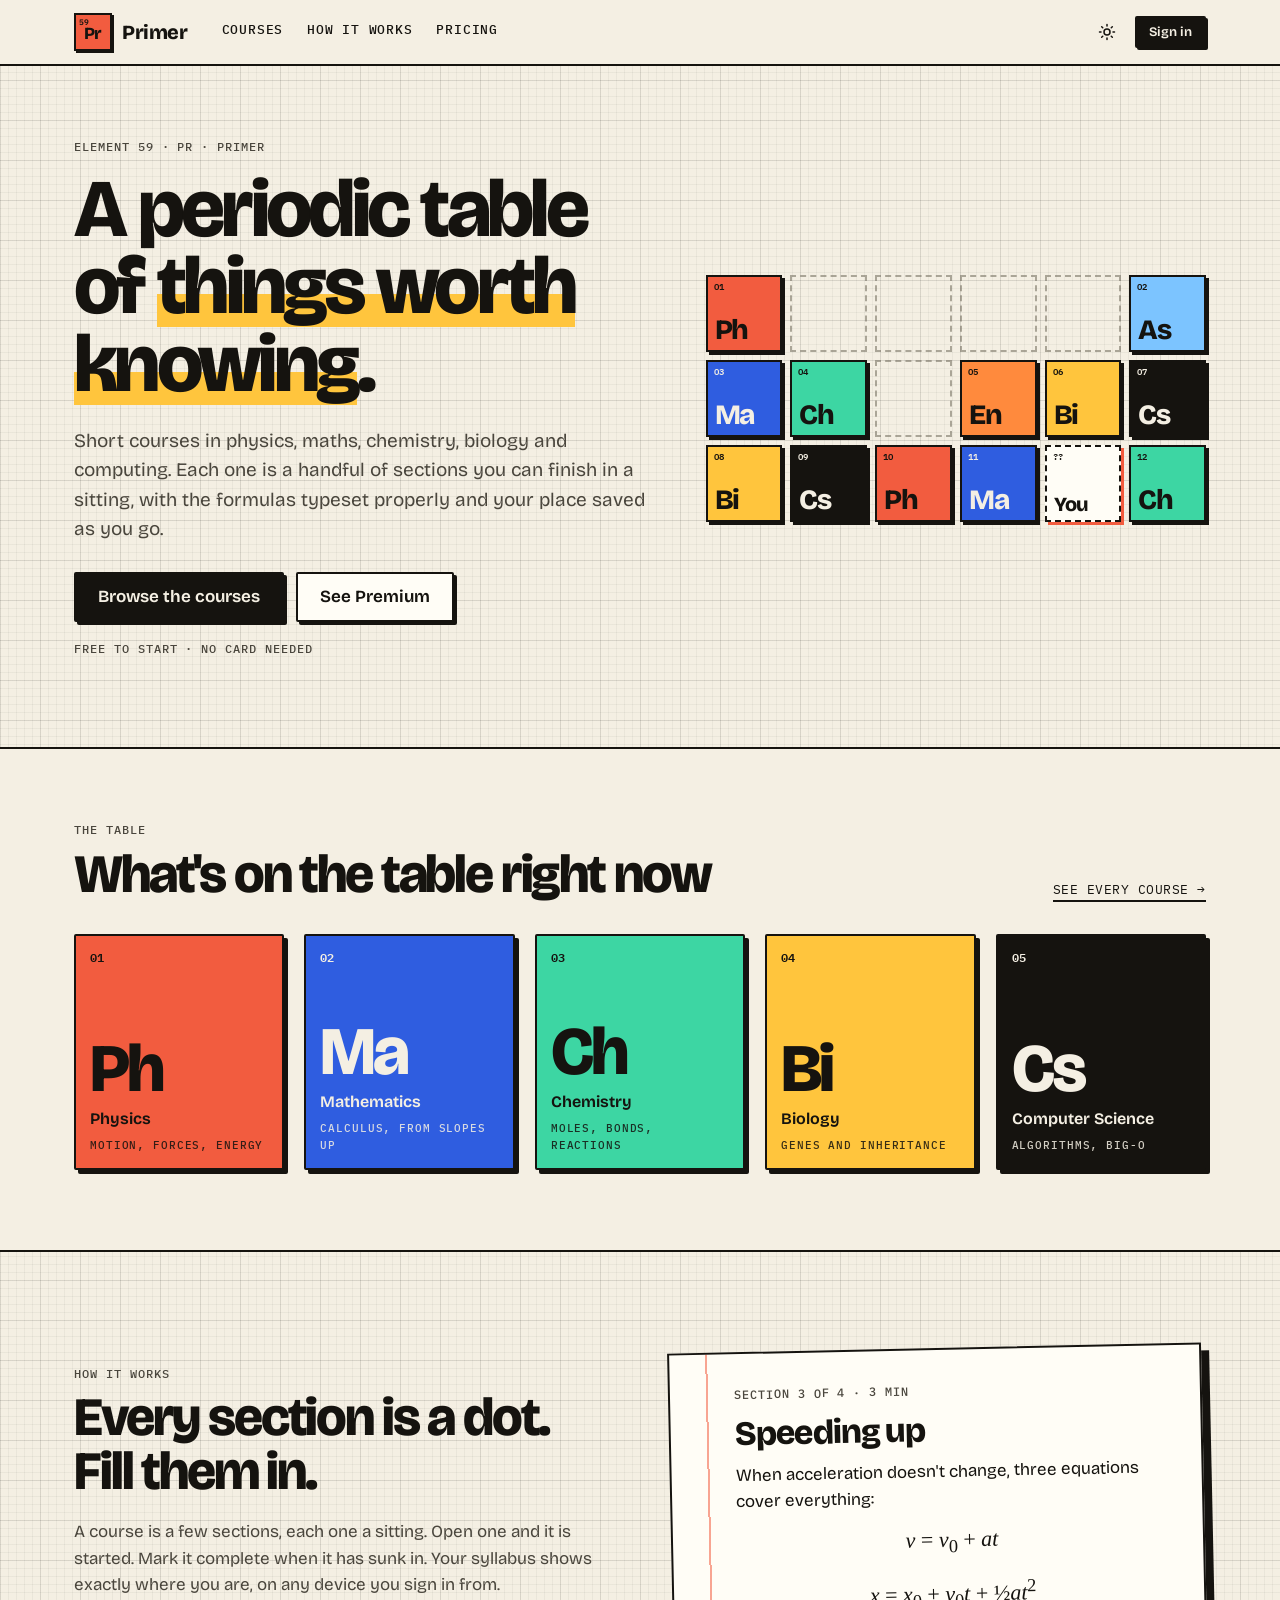
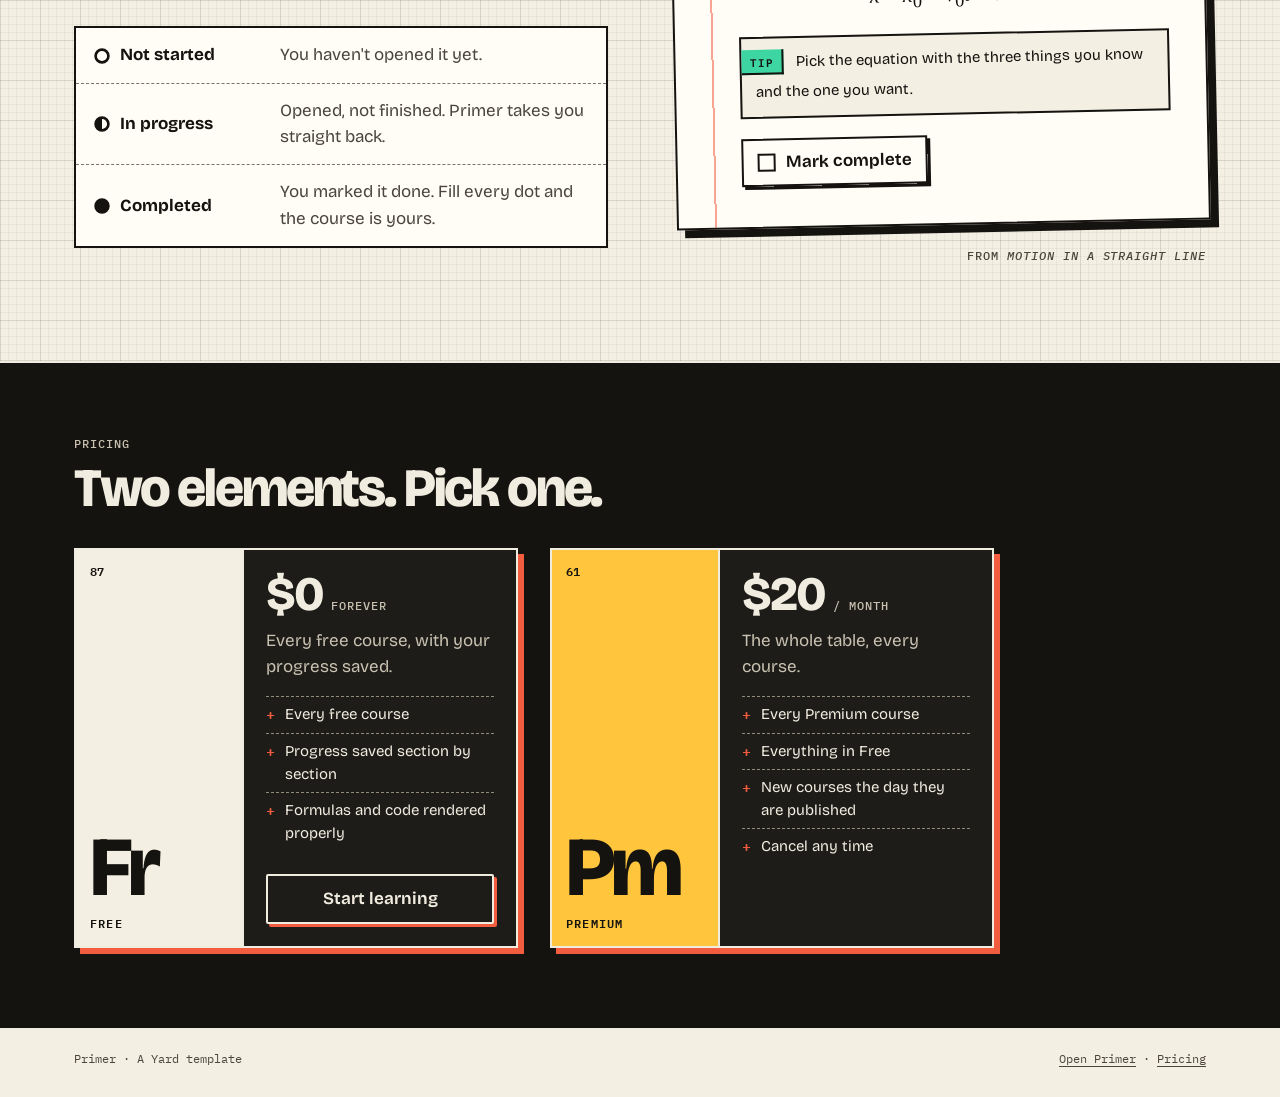
==== landing-page/index.html @ aa15a67b "Add Primer: a STEM course template for Yard A small online course site hosted end to end on Yard: a " ====
<!doctype html>
<html lang="en">
  <head>
    <meta charset="utf-8" />
    <meta name="viewport" content="width=device-width, initial-scale=1, viewport-fit=cover" />
    <meta name="color-scheme" content="light dark" />
    <title>Primer · Short courses in the sciences</title>
    <meta
      name="description"
      content="Short STEM courses, a few sections each. Browse the table, sign in to start, and your progress is saved section by section."
    />
    <!-- Relative URLs only: this page serves at <team>.yard.sh/<slug>/, inside
         /@sandbox/ paths, and on custom domains. -->
    <link rel="icon" href="favicon.svg" type="image/svg+xml" />
    <link rel="preconnect" href="https://fonts.googleapis.com" />
    <link rel="preconnect" href="https://fonts.gstatic.com" crossorigin />
    <link
      rel="stylesheet"
      href="https://fonts.googleapis.com/css2?family=Bricolage+Grotesque:opsz,wght@12..96,400..800&family=IBM+Plex+Mono:wght@400;500;600&display=swap"
    />
    <link rel="stylesheet" href="styles.css" />
    <script>
      // Same key as the app (same origin), applied before first paint.
      try {
        var saved = localStorage.getItem("primer.theme");
        if (saved) document.documentElement.dataset.theme = saved;
      } catch (e) {}
    </script>
    <!-- Yard injects embed.js into this page: window.yard.project (the public
         project, tiers included), window.yard.ownership(), and the wiring for
         [data-yard] text and [data-action] checkout buttons. -->
    <script src="landing.js" defer></script>
    <script src="pricing.js" defer></script>
  </head>
  <body>
    <a class="skip" href="#main">Skip to content</a>

    <header class="bar">
      <div class="wrap bar__inner">
        <a class="brand" href="./" aria-label="Primer home">
          <span class="brand__tile" aria-hidden="true"><small>59</small>Pr</span>
          <span class="brand__name">Primer</span>
        </a>
        <nav class="bar__nav" aria-label="Sections">
          <a href="#table">Courses</a>
          <a href="#progress">How it works</a>
          <a href="#pricing">Pricing</a>
        </nav>
        <div class="bar__end">
          <button class="iconbtn" id="theme-toggle" type="button" title="Switch theme" aria-label="Switch theme">
            <svg class="icon-sun" viewBox="0 0 24 24" aria-hidden="true">
              <circle cx="12" cy="12" r="4" />
              <path d="M12 2v2M12 20v2M4.9 4.9l1.4 1.4M17.7 17.7l1.4 1.4M2 12h2M20 12h2M4.9 19.1l1.4-1.4M17.7 6.3l1.4-1.4" />
            </svg>
            <svg class="icon-moon" viewBox="0 0 24 24" aria-hidden="true">
              <path d="M20 14.5A8.5 8.5 0 019.5 4a8.5 8.5 0 1010.5 10.5z" />
            </svg>
          </button>
          <!-- Filled by landing.js once Yard Auth answers, so a signed-in
               visitor never sees a "Sign in" flash. -->
          <div class="auth" id="auth"></div>
        </div>
      </div>
    </header>

    <main id="main">
      <!-- ================================================================ hero -->
      <section class="hero wrap">
        <div class="hero__text">
          <p class="label">Element 59 · Pr · Primer</p>
          <h1>
            A periodic table of
            <span class="hl">things worth knowing</span>.
          </h1>
          <p class="hero__lede" data-yard="tagline">
            Short courses in physics, maths, chemistry, biology and computing. Each one is a
            handful of sections you can finish in a sitting, with the formulas typeset properly
            and your place saved as you go.
          </p>
          <div class="actions">
            <a class="btn btn--primary btn--lg" href="app/">Browse the courses</a>
            <a class="btn btn--lg" href="#pricing">See Premium</a>
          </div>
          <p class="hero__note label">Free to start · No card needed</p>
        </div>

        <!-- The top-left corner of a periodic table, drawn with course
             subjects. Empty cells are part of the shape, like the gap
             between hydrogen and helium. -->
        <div class="stairs" aria-hidden="true">
          <span class="cell" data-subject="physics"><i>01</i>Ph</span>
          <span class="cell cell--gap"></span>
          <span class="cell cell--gap"></span>
          <span class="cell cell--gap"></span>
          <span class="cell cell--gap"></span>
          <span class="cell" data-subject="astronomy"><i>02</i>As</span>

          <span class="cell" data-subject="math"><i>03</i>Ma</span>
          <span class="cell" data-subject="chemistry"><i>04</i>Ch</span>
          <span class="cell cell--gap"></span>
          <span class="cell" data-subject="engineering"><i>05</i>En</span>
          <span class="cell" data-subject="biology"><i>06</i>Bi</span>
          <span class="cell" data-subject="cs"><i>07</i>Cs</span>

          <span class="cell" data-subject="biology"><i>08</i>Bi</span>
          <span class="cell" data-subject="cs"><i>09</i>Cs</span>
          <span class="cell" data-subject="physics"><i>10</i>Ph</span>
          <span class="cell" data-subject="math"><i>11</i>Ma</span>
          <span class="cell cell--you"><i>??</i>You</span>
          <span class="cell" data-subject="chemistry"><i>12</i>Ch</span>
        </div>
      </section>

      <!-- ======================================================== the table -->
      <section class="band" id="table" aria-labelledby="table-title">
        <div class="wrap">
          <div class="band__head">
            <div>
              <p class="label">The table</p>
              <h2 id="table-title">What's on the table right now</h2>
            </div>
            <a class="linkish" id="table-all" href="app/">See every course →</a>
          </div>

          <!-- Static subject tiles are the fallback. landing.js replaces them
               with the real courses from app/api/courses, which is public. -->
          <ol class="table" id="courses">
            <li><a class="tile" data-subject="physics" href="app/"><span class="tile__top"><span>01</span></span><span class="tile__sym">Ph</span><span class="tile__name">Physics</span><span class="tile__meta">Motion, forces, energy</span></a></li>
            <li><a class="tile" data-subject="math" href="app/"><span class="tile__top"><span>02</span></span><span class="tile__sym">Ma</span><span class="tile__name">Mathematics</span><span class="tile__meta">Calculus, from slopes up</span></a></li>
            <li><a class="tile" data-subject="chemistry" href="app/"><span class="tile__top"><span>03</span></span><span class="tile__sym">Ch</span><span class="tile__name">Chemistry</span><span class="tile__meta">Moles, bonds, reactions</span></a></li>
            <li><a class="tile" data-subject="biology" href="app/"><span class="tile__top"><span>04</span></span><span class="tile__sym">Bi</span><span class="tile__name">Biology</span><span class="tile__meta">Genes and inheritance</span></a></li>
            <li><a class="tile" data-subject="cs" href="app/"><span class="tile__top"><span>05</span></span><span class="tile__sym">Cs</span><span class="tile__name">Computer Science</span><span class="tile__meta">Algorithms, Big-O</span></a></li>
          </ol>
        </div>
      </section>

      <!-- ================================================= how progress works -->
      <section class="wrap notebook" id="progress" aria-labelledby="progress-title">
        <div class="notebook__text">
          <p class="label">How it works</p>
          <h2 id="progress-title">Every section is a dot. Fill them in.</h2>
          <p>
            A course is a few sections, each one a sitting. Open one and it is started. Mark it
            complete when it has sunk in. Your syllabus shows exactly where you are, on any
            device you sign in from.
          </p>
          <dl class="states">
            <div>
              <dt><svg class="dot" viewBox="0 0 12 12" aria-hidden="true"><circle cx="6" cy="6" r="4.8" fill="none" /></svg>Not started</dt>
              <dd>You haven't opened it yet.</dd>
            </div>
            <div>
              <dt><svg class="dot" viewBox="0 0 12 12" aria-hidden="true"><circle cx="6" cy="6" r="4.8" fill="none" /><path class="fill" d="M6 1.2a4.8 4.8 0 000 9.6z" /></svg>In progress</dt>
              <dd>Opened, not finished. Primer takes you straight back.</dd>
            </div>
            <div>
              <dt><svg class="dot" viewBox="0 0 12 12" aria-hidden="true"><circle cx="6" cy="6" r="4.8" fill="none" /><circle class="fill" cx="6" cy="6" r="4.8" /></svg>Completed</dt>
              <dd>You marked it done. Fill every dot and the course is yours.</dd>
            </div>
          </dl>
        </div>

        <!-- A page from a course, as the reader shows it. -->
        <figure class="specimen" aria-label="A sample lesson page">
          <div class="specimen__page">
            <p class="label">Section 3 of 4 · 3 min</p>
            <p class="specimen__title">Speeding up</p>
            <p>When acceleration doesn't change, three equations cover everything:</p>
            <p class="formula"><i>v</i> = <i>v</i><sub>0</sub> + <i>at</i></p>
            <p class="formula"><i>x</i> = <i>x</i><sub>0</sub> + <i>v</i><sub>0</sub><i>t</i> + ½<i>at</i><sup>2</sup></p>
            <div class="specimen__tip">
              <span>Tip</span>
              Pick the equation with the three things you know and the one you want.
            </div>
            <p class="specimen__check"><span class="box" aria-hidden="true"></span> Mark complete</p>
          </div>
          <figcaption class="label">From <em>Motion in a Straight Line</em></figcaption>
        </figure>
      </section>

      <!-- ============================================================ pricing -->
      <section class="band band--ink" id="pricing" aria-labelledby="pricing-title">
        <div class="wrap">
          <div class="band__head">
            <div>
              <p class="label">Pricing</p>
              <h2 id="pricing-title">Two elements. Pick one.</h2>
            </div>
          </div>

          <!-- Complete markup: pricing.js only fills in names, prices and the
               Premium tier's id from window.yard.project.tiers, so the page
               never carries a tier id or a price of its own. -->
          <div class="plans" id="plans">
            <article class="plan" data-plan="free">
              <header class="plan__tile">
                <span class="plan__no">87</span>
                <span class="plan__sym">Fr</span>
                <span class="plan__name" data-name>Free</span>
              </header>
              <div class="plan__body">
                <p class="plan__price"><span data-amount>$0</span> <span class="label">forever</span></p>
                <p class="plan__blurb" data-blurb>Every free course, with your progress saved.</p>
                <ul class="plan__features" data-features>
                  <li>Every free course</li>
                  <li>Progress saved section by section</li>
                  <li>Formulas and code rendered properly</li>
                </ul>
                <div class="plan__actions">
                  <a class="btn btn--lg" id="free-cta" href="__yard/auth/login?return=/app/">Start learning</a>
                </div>
              </div>
            </article>

            <article class="plan plan--premium" data-plan="premium">
              <header class="plan__tile">
                <span class="plan__no">61</span>
                <span class="plan__sym">Pm</span>
                <span class="plan__name" data-name>Premium</span>
              </header>
              <div class="plan__body">
                <p class="plan__price"><span data-amount>$20</span> <span class="label" data-per>/ month</span></p>
                <p class="plan__blurb" data-blurb>The whole table, every course.</p>
                <ul class="plan__features" data-features>
                  <li>Every Premium course</li>
                  <li>Everything in Free</li>
                  <li>New courses the day they are published</li>
                  <li>Cancel any time</li>
                </ul>
                <div class="plan__actions">
                  <!-- data-action buttons are wired by embed.js. The tier id is
                       set by pricing.js; a checkout without one would buy the
                       default tier, which is Free. -->
                  <button class="btn btn--hot btn--lg" type="button" data-action="checkout" data-buy hidden>Get Premium</button>
                  <button class="btn btn--lg" type="button" data-action="trial" data-trial hidden>Start a free trial</button>
                  <p class="plan__current" data-current hidden>
                    This is your plan.
                    <a data-manage href="https://yard.sh/library">Manage it in your Yard library</a>
                  </p>
                  <p class="plan__current" data-team hidden>
                    You're on the project's team, so every course is already open to you.
                  </p>
                </div>
              </div>
            </article>
          </div>
        </div>
      </section>
    </main>

    <footer class="foot">
      <div class="wrap foot__inner">
        <span>Primer · A Yard template <span class="version" data-yard="latest_release.tag_name"></span></span>
        <span><a href="app/">Open Primer</a> · <a href="#pricing">Pricing</a></span>
      </div>
    </footer>
  </body>
</html>
---- landing-page/styles.css ----
/* Primer landing page. Same system as the app (app/styles.css): warm graph
 * paper, ink, flat subject colours, hard edges and stamp shadows. The two
 * bundles are deployed separately, so the tokens and the tile are repeated
 * here rather than shared.
 */

:root {
  --paper: #f4efe3;
  --paper-2: #ebe4d2;
  --card: #fffdf6;
  --ink: #15130f;
  --ink-2: #4a463d;
  --ink-3: #7a7466;
  --line: #15130f;
  --stamp: #15130f;
  --grid-minor: rgba(21, 19, 15, 0.045);
  --grid-major: rgba(21, 19, 15, 0.085);
  --margin: rgba(242, 92, 63, 0.55);
  --focus: #2f5de0;

  --ink-fixed: #15130f;
  --paper-fixed: #f4efe3;

  --tomato: #f25c3f;
  --cobalt: #2f5de0;
  --sunflower: #ffc53d;
  --mint: #3dd6a3;
  --tangerine: #ff8a3d;
  --sky: #7cc4ff;

  --font: "Bricolage Grotesque", ui-sans-serif, system-ui, -apple-system, "Segoe UI", sans-serif;
  --mono: "IBM Plex Mono", ui-monospace, "SFMono-Regular", Menlo, Consolas, monospace;

  --r: 2px;
  --wrap: 1180px;

  color-scheme: light;
}

:root[data-theme="dark"] {
  --paper: #161512;
  --paper-2: #221f1a;
  --card: #1e1c18;
  --ink: #f1ece0;
  --ink-2: #c9c2b2;
  --ink-3: #928b7c;
  --line: #f1ece0;
  --stamp: #6f6858;
  --grid-minor: rgba(241, 236, 224, 0.035);
  --grid-major: rgba(241, 236, 224, 0.07);
  --margin: rgba(242, 92, 63, 0.45);
  --focus: #7cc4ff;
  color-scheme: dark;
}

@media (prefers-color-scheme: dark) {
  :root:not([data-theme="light"]) {
    --paper: #161512;
    --paper-2: #221f1a;
    --card: #1e1c18;
    --ink: #f1ece0;
    --ink-2: #c9c2b2;
    --ink-3: #928b7c;
    --line: #f1ece0;
    --stamp: #6f6858;
    --grid-minor: rgba(241, 236, 224, 0.035);
    --grid-major: rgba(241, 236, 224, 0.07);
    --margin: rgba(242, 92, 63, 0.45);
    --focus: #7cc4ff;
    color-scheme: dark;
  }
}

/* ------------------------------------------------------------------ base */

*,
*::before,
*::after {
  box-sizing: border-box;
}

[hidden] {
  display: none !important;
}

html {
  -webkit-text-size-adjust: 100%;
  scroll-behavior: smooth;
  scroll-padding-top: 80px;
}

body {
  margin: 0;
  font-family: var(--font);
  font-size: 17px;
  line-height: 1.55;
  color: var(--ink);
  background-color: var(--paper);
  background-image:
    linear-gradient(var(--grid-major) 1px, transparent 1px),
    linear-gradient(90deg, var(--grid-major) 1px, transparent 1px),
    linear-gradient(var(--grid-minor) 1px, transparent 1px),
    linear-gradient(90deg, var(--grid-minor) 1px, transparent 1px);
  background-size:
    40px 40px,
    40px 40px,
    8px 8px,
    8px 8px;
  -webkit-font-smoothing: antialiased;
}

a {
  color: inherit;
}

button {
  font: inherit;
  color: inherit;
}

:focus-visible {
  outline: 3px solid var(--focus);
  outline-offset: 2px;
}

::selection {
  background: var(--sunflower);
  color: var(--ink-fixed);
}

.skip {
  position: absolute;
  left: 12px;
  top: -60px;
  z-index: 50;
  padding: 8px 12px;
  background: var(--ink);
  color: var(--paper);
  font-family: var(--mono);
  font-size: 13px;
}

.skip:focus {
  top: 12px;
}

.wrap {
  width: 100%;
  max-width: var(--wrap);
  margin: 0 auto;
  padding: 0 24px;
}

.label {
  margin: 0;
  font-family: var(--mono);
  font-size: 12px;
  font-weight: 500;
  letter-spacing: 0.08em;
  text-transform: uppercase;
  color: var(--ink-2);
}

.actions {
  display: flex;
  flex-wrap: wrap;
  align-items: center;
  gap: 12px;
}

.linkish {
  font-family: var(--mono);
  font-size: 13px;
  letter-spacing: 0.04em;
  text-transform: uppercase;
  text-decoration: none;
  border-bottom: 2px solid currentColor;
}

.linkish:hover {
  color: var(--tomato);
}

/* --------------------------------------------------------------- buttons */

.btn {
  display: inline-flex;
  align-items: center;
  justify-content: center;
  gap: 0.5em;
  padding: 11px 18px;
  font-weight: 650;
  font-size: 15px;
  line-height: 1.1;
  text-decoration: none;
  white-space: nowrap;
  color: var(--ink);
  background: var(--card);
  border: 2px solid var(--line);
  border-radius: var(--r);
  box-shadow: 3px 3px 0 var(--stamp);
  cursor: pointer;
  transition:
    transform 80ms ease-out,
    box-shadow 80ms ease-out;
}

.btn:hover {
  transform: translate(-1px, -1px);
  box-shadow: 4px 4px 0 var(--stamp);
}

.btn:active {
  transform: translate(2px, 2px);
  box-shadow: 1px 1px 0 var(--stamp);
}

.btn--primary {
  color: var(--paper);
  background: var(--ink);
}

.btn--hot {
  color: var(--ink-fixed);
  background: var(--tomato);
}

.btn--sm {
  padding: 7px 12px;
  font-size: 13px;
  box-shadow: 2px 2px 0 var(--stamp);
}

.btn--lg {
  padding: 14px 22px;
  font-size: 17px;
}

.iconbtn {
  display: inline-grid;
  place-items: center;
  width: 36px;
  height: 36px;
  padding: 0;
  background: transparent;
  border: 2px solid transparent;
  border-radius: var(--r);
  cursor: pointer;
}

.iconbtn:hover {
  border-color: var(--line);
}

.iconbtn svg {
  width: 18px;
  height: 18px;
  fill: none;
  stroke: currentColor;
  stroke-width: 2;
  stroke-linecap: round;
  stroke-linejoin: round;
}

.icon-moon {
  display: none;
}

:root[data-theme="dark"] .icon-sun {
  display: none;
}

:root[data-theme="dark"] .icon-moon {
  display: block;
}

@media (prefers-color-scheme: dark) {
  :root:not([data-theme="light"]) .icon-sun {
    display: none;
  }
  :root:not([data-theme="light"]) .icon-moon {
    display: block;
  }
}

/* ---------------------------------------------------------------- header */

.bar {
  position: sticky;
  top: 0;
  z-index: 20;
  background: var(--paper);
  border-bottom: 2px solid var(--line);
}

.bar__inner {
  display: flex;
  align-items: center;
  gap: 24px;
  height: 64px;
}

.brand {
  display: inline-flex;
  align-items: center;
  gap: 10px;
  text-decoration: none;
  font-weight: 800;
  font-size: 20px;
  letter-spacing: -0.02em;
}

.brand__tile {
  position: relative;
  display: grid;
  place-items: center;
  width: 38px;
  height: 38px;
  padding-top: 5px;
  font-size: 17px;
  font-weight: 800;
  color: var(--ink-fixed);
  background: var(--tomato);
  border: 2px solid var(--line);
  box-shadow: 2px 2px 0 var(--stamp);
}

.brand__tile small {
  position: absolute;
  top: 1px;
  left: 3px;
  font-family: var(--mono);
  font-size: 8px;
  font-weight: 600;
}

.bar__nav {
  display: flex;
  gap: 4px;
}

.bar__nav a {
  padding: 8px 10px;
  font-family: var(--mono);
  font-size: 13px;
  font-weight: 500;
  letter-spacing: 0.06em;
  text-transform: uppercase;
  text-decoration: none;
  border-bottom: 3px solid transparent;
}

.bar__nav a:hover {
  border-bottom-color: var(--tomato);
}

.bar__end {
  display: flex;
  align-items: center;
  gap: 10px;
  margin-left: auto;
}

.auth {
  display: flex;
  align-items: center;
  gap: 10px;
  min-height: 36px;
}

.account {
  position: relative;
}

.account__btn {
  display: inline-flex;
  align-items: center;
  gap: 8px;
  padding: 4px 10px 4px 4px;
  background: var(--card);
  border: 2px solid var(--line);
  border-radius: var(--r);
  cursor: pointer;
}

.account__initial {
  display: grid;
  place-items: center;
  width: 26px;
  height: 26px;
  overflow: hidden;
  font-weight: 800;
  font-size: 14px;
  color: var(--paper);
  background: var(--ink);
}

.account__initial img {
  width: 100%;
  height: 100%;
  object-fit: cover;
}

.account__plan {
  font-family: var(--mono);
  font-size: 11px;
  font-weight: 600;
  letter-spacing: 0.08em;
  text-transform: uppercase;
}

.menu {
  position: absolute;
  right: 0;
  top: calc(100% + 8px);
  min-width: 250px;
  padding: 6px;
  background: var(--card);
  border: 2px solid var(--line);
  box-shadow: 5px 5px 0 var(--stamp);
}

.menu__who {
  padding: 10px 10px 12px;
  margin-bottom: 6px;
  border-bottom: 2px dashed var(--ink-3);
  overflow-wrap: anywhere;
}

.menu__who strong {
  display: block;
  font-size: 14px;
}

.menu a {
  display: block;
  padding: 9px 10px;
  font-size: 14px;
  text-decoration: none;
}

.menu a:hover {
  background: var(--paper-2);
}

/* ------------------------------------------------------------------ hero */

.hero {
  display: grid;
  grid-template-columns: minmax(0, 1.15fr) minmax(0, 1fr);
  gap: 56px;
  align-items: center;
  padding-top: 72px;
  padding-bottom: 88px;
}

.hero h1 {
  margin: 14px 0 22px;
  font-size: clamp(44px, 6.4vw, 86px);
  font-weight: 800;
  line-height: 0.95;
  letter-spacing: -0.045em;
  font-variation-settings: "opsz" 96;
}

/* A highlighter stroke, flat and slightly off the baseline. */
.hl {
  background: linear-gradient(transparent 58%, var(--sunflower) 58%, var(--sunflower) 92%, transparent 92%);
  -webkit-box-decoration-break: clone;
  box-decoration-break: clone;
}

:root[data-theme="dark"] .hl {
  background: none;
  color: var(--sunflower);
}

@media (prefers-color-scheme: dark) {
  :root:not([data-theme="light"]) .hl {
    background: none;
    color: var(--sunflower);
  }
}

.hero__lede {
  max-width: 50ch;
  margin: 0 0 28px;
  font-size: 19px;
  color: var(--ink-2);
}

.hero__note {
  margin-top: 18px;
}

.stairs {
  display: grid;
  grid-template-columns: repeat(6, minmax(0, 1fr));
  gap: 8px;
}

.cell {
  --tile: var(--ink-fixed);
  --tile-ink: var(--paper-fixed);
  position: relative;
  display: grid;
  place-items: end start;
  aspect-ratio: 1;
  padding: 6px 7px;
  font-size: clamp(18px, 2.2vw, 28px);
  font-weight: 800;
  line-height: 1;
  letter-spacing: -0.04em;
  color: var(--tile-ink);
  background: var(--tile);
  border: 2px solid var(--line);
  box-shadow: 3px 3px 0 var(--stamp);
}

.cell i {
  position: absolute;
  top: 5px;
  left: 6px;
  font-family: var(--mono);
  font-size: 9px;
  font-style: normal;
  font-weight: 600;
  letter-spacing: 0;
}

.cell--gap {
  background: transparent;
  border: 2px dashed var(--ink-3);
  box-shadow: none;
  opacity: 0.6;
}

.cell--you {
  font-size: clamp(14px, 1.7vw, 20px);
  color: var(--ink);
  background: var(--card);
  border-style: dashed;
  box-shadow: 3px 3px 0 var(--tomato);
}

/* ---------------------------------------------------------------- tiles */

.table {
  display: grid;
  grid-template-columns: repeat(auto-fill, minmax(200px, 1fr));
  gap: 20px;
  margin: 0;
  padding: 0;
  list-style: none;
}

.tile {
  --tile: var(--ink-fixed);
  --tile-ink: var(--paper-fixed);
  position: relative;
  display: grid;
  grid-template-rows: auto 1fr auto auto auto;
  min-height: 236px;
  padding: 12px 14px 14px;
  color: var(--tile-ink);
  background: var(--tile);
  border: 2px solid var(--line);
  border-radius: var(--r);
  box-shadow: 4px 4px 0 var(--stamp);
  text-decoration: none;
  overflow: hidden;
  transition:
    transform 90ms ease-out,
    box-shadow 90ms ease-out;
}

a.tile:hover {
  transform: translate(-2px, -2px);
  box-shadow: 6px 6px 0 var(--stamp);
}

.tile__top {
  display: flex;
  justify-content: space-between;
  align-items: flex-start;
  gap: 8px;
  font-family: var(--mono);
  font-size: 12px;
  font-weight: 600;
}

.tile__stamp {
  padding: 3px 6px 2px;
  font-family: var(--mono);
  font-size: 10px;
  font-weight: 600;
  letter-spacing: 0.1em;
  text-transform: uppercase;
  color: var(--tile);
  background: var(--tile-ink);
}

.tile__sym {
  align-self: end;
  font-size: 68px;
  font-weight: 800;
  line-height: 0.9;
  letter-spacing: -0.045em;
  font-variation-settings: "opsz" 96;
}

.tile__name {
  margin-top: 10px;
  font-size: 16px;
  font-weight: 650;
  line-height: 1.2;
}

.tile__meta {
  margin-top: 8px;
  font-family: var(--mono);
  font-size: 11px;
  font-weight: 500;
  letter-spacing: 0.08em;
  text-transform: uppercase;
  opacity: 0.85;
}

.tile__dots {
  display: flex;
  gap: 5px;
  margin-top: 10px;
}

.tile.is-locked::after {
  content: "";
  position: absolute;
  right: 0;
  bottom: 0;
  width: 56px;
  height: 56px;
  background: repeating-linear-gradient(135deg, currentColor 0 2px, transparent 2px 7px);
  opacity: 0.55;
  clip-path: polygon(100% 0, 100% 100%, 0 100%);
}

/* Subject colours come after .tile so they override its defaults. */
[data-subject="physics"] {
  --tile: var(--tomato);
  --tile-ink: var(--ink-fixed);
}
[data-subject="math"] {
  --tile: var(--cobalt);
  --tile-ink: var(--paper-fixed);
}
[data-subject="chemistry"] {
  --tile: var(--mint);
  --tile-ink: var(--ink-fixed);
}
[data-subject="biology"] {
  --tile: var(--sunflower);
  --tile-ink: var(--ink-fixed);
}
[data-subject="cs"] {
  --tile: var(--ink-fixed);
  --tile-ink: var(--paper-fixed);
}
[data-subject="engineering"] {
  --tile: var(--tangerine);
  --tile-ink: var(--ink-fixed);
}
[data-subject="astronomy"] {
  --tile: var(--sky);
  --tile-ink: var(--ink-fixed);
}

:root[data-theme="dark"] [data-subject="cs"] {
  --tile: #2b2822;
}
@media (prefers-color-scheme: dark) {
  :root:not([data-theme="light"]) [data-subject="cs"] {
    --tile: #2b2822;
  }
}

.dot {
  display: block;
  flex: none;
  width: 12px;
  height: 12px;
}

.dot circle,
.dot path {
  stroke: currentColor;
  stroke-width: 2;
}

.dot .fill {
  fill: currentColor;
  stroke: none;
}

/* ----------------------------------------------------------------- bands */

.band {
  padding: 72px 0 80px;
  background: var(--paper);
  border-top: 2px solid var(--line);
  border-bottom: 2px solid var(--line);
}

.band__head {
  display: flex;
  flex-wrap: wrap;
  align-items: flex-end;
  justify-content: space-between;
  gap: 16px;
  margin-bottom: 32px;
}

.band h2,
.notebook h2 {
  margin: 8px 0 0;
  font-size: clamp(32px, 4.4vw, 54px);
  font-weight: 800;
  line-height: 1;
  letter-spacing: -0.04em;
  font-variation-settings: "opsz" 96;
}

/* ------------------------------------------------------------- notebook */

.notebook {
  display: grid;
  grid-template-columns: minmax(0, 1fr) minmax(0, 1fr);
  gap: 64px;
  align-items: center;
  padding-top: 96px;
  padding-bottom: 96px;
}

.notebook__text > p:not(.label) {
  max-width: 48ch;
  margin: 20px 0 28px;
  color: var(--ink-2);
}

.states {
  display: grid;
  gap: 0;
  margin: 0;
  background: var(--card);
  border: 2px solid var(--line);
}

.states div {
  display: grid;
  grid-template-columns: 170px 1fr;
  gap: 16px;
  padding: 14px 18px;
}

.states div + div {
  border-top: 1px dashed var(--ink-3);
}

.states dt {
  display: flex;
  align-items: center;
  gap: 10px;
  font-weight: 700;
}

.states dt .dot {
  width: 16px;
  height: 16px;
}

.states dd {
  margin: 0;
  color: var(--ink-2);
}

.specimen {
  margin: 0;
}

.specimen__page {
  padding: 32px 36px 28px 64px;
  background-color: var(--card);
  background-image: linear-gradient(90deg, transparent 36px, var(--margin) 36px, var(--margin) 38px, transparent 38px);
  border: 2px solid var(--line);
  box-shadow: 8px 8px 0 var(--stamp);
  transform: rotate(-1.2deg);
}

.specimen__title {
  margin: 6px 0 14px;
  font-size: 34px;
  font-weight: 800;
  line-height: 1;
  letter-spacing: -0.035em;
}

.specimen__page p {
  margin: 0 0 12px;
}

.formula {
  font-family: "Times New Roman", "Latin Modern Math", Georgia, serif;
  font-size: 22px;
  text-align: center;
}

.specimen__tip {
  margin: 18px 0 20px;
  padding: 12px 14px;
  font-size: 15px;
  background: var(--paper);
  border: 2px solid var(--line);
}

.specimen__tip span {
  display: inline-block;
  margin: -12px 8px 6px -14px;
  padding: 3px 8px;
  font-family: var(--mono);
  font-size: 11px;
  font-weight: 600;
  letter-spacing: 0.1em;
  text-transform: uppercase;
  color: var(--ink-fixed);
  background: var(--mint);
  border-right: 2px solid var(--line);
  border-bottom: 2px solid var(--line);
}

.specimen__check {
  display: inline-flex !important;
  align-items: center;
  gap: 10px;
  padding: 9px 14px;
  font-weight: 650;
  border: 2px solid var(--line);
  box-shadow: 3px 3px 0 var(--stamp);
}

.specimen__check .box {
  width: 18px;
  height: 18px;
  border: 2px solid currentColor;
}

.specimen figcaption {
  margin-top: 22px;
  text-align: right;
}

/* -------------------------------------------------------------- pricing */

.band--ink {
  --paper: #15130f;
  --card: #1e1c18;
  --ink: #f1ece0;
  --ink-2: #c9c2b2;
  --ink-3: #928b7c;
  --line: #f1ece0;
  --stamp: #f25c3f;
  color: var(--ink);
  background: var(--paper);
}

.plans {
  display: grid;
  grid-template-columns: repeat(2, minmax(0, 1fr));
  gap: 32px;
  max-width: 920px;
}

.plan {
  display: grid;
  grid-template-columns: 168px minmax(0, 1fr);
  background: var(--card);
  border: 2px solid var(--line);
  box-shadow: 6px 6px 0 var(--stamp);
}

.plan__tile {
  position: relative;
  display: grid;
  grid-template-rows: auto 1fr auto;
  padding: 12px 14px 14px;
  color: var(--ink-fixed);
  background: var(--paper-fixed);
  border-right: 2px solid var(--line);
}

.plan--premium .plan__tile {
  background: var(--sunflower);
}

.plan__no {
  font-family: var(--mono);
  font-size: 12px;
  font-weight: 600;
}

.plan__sym {
  align-self: end;
  font-size: 84px;
  font-weight: 800;
  line-height: 0.9;
  letter-spacing: -0.05em;
  font-variation-settings: "opsz" 96;
}

.plan__name {
  margin-top: 8px;
  font-family: var(--mono);
  font-size: 12px;
  font-weight: 600;
  letter-spacing: 0.1em;
  text-transform: uppercase;
}

.plan__body {
  display: flex;
  flex-direction: column;
  padding: 20px 22px 22px;
}

.plan__price {
  display: flex;
  align-items: baseline;
  gap: 8px;
  margin: 0;
  font-size: 48px;
  font-weight: 800;
  line-height: 1;
  letter-spacing: -0.04em;
}

.plan__blurb {
  margin: 10px 0 16px;
  color: var(--ink-2);
}

.plan__features {
  flex: 1;
  margin: 0 0 22px;
  padding: 0;
  list-style: none;
  font-size: 15px;
}

.plan__features li {
  display: flex;
  gap: 10px;
  padding: 6px 0;
  border-top: 1px dashed var(--ink-3);
}

.plan__features li::before {
  content: "+";
  font-family: var(--mono);
  font-weight: 600;
  color: var(--tomato);
}

.plan__actions {
  display: grid;
  gap: 10px;
}

.plan__current {
  margin: 0;
  font-size: 15px;
  color: var(--ink-2);
}

.plan__current a {
  color: var(--ink);
}

/* ---------------------------------------------------------------- footer */

.foot {
  background: var(--paper);
}

.foot__inner {
  display: flex;
  justify-content: space-between;
  gap: 16px;
  padding-top: 20px;
  padding-bottom: 28px;
  font-family: var(--mono);
  font-size: 12px;
  color: var(--ink-2);
}

.foot a {
  text-decoration: none;
  border-bottom: 1px solid currentColor;
}

.version:not(:empty)::before {
  content: "\00b7  ";
}

/* ------------------------------------------------------------ responsive */

@media (max-width: 960px) {
  .hero,
  .notebook {
    grid-template-columns: minmax(0, 1fr);
  }

  .stairs {
    max-width: 520px;
  }

  .plans {
    grid-template-columns: minmax(0, 1fr);
    max-width: 560px;
  }
}

@media (max-width: 720px) {
  .wrap {
    padding: 0 16px;
  }

  .bar__inner {
    gap: 12px;
  }

  .bar__nav,
  .brand__name,
  .account__plan {
    display: none;
  }

  .hero {
    padding-top: 40px;
    padding-bottom: 56px;
    gap: 36px;
  }

  .hero__lede {
    font-size: 17px;
  }

  .table {
    grid-template-columns: repeat(2, minmax(0, 1fr));
    gap: 14px;
  }

  .tile {
    min-height: 196px;
    padding: 10px 11px 12px;
  }

  .tile__sym {
    font-size: 52px;
  }

  .tile__name {
    font-size: 14px;
  }

  .tile__meta {
    font-size: 10px;
    letter-spacing: 0.03em;
  }

  .band {
    padding: 52px 0 60px;
  }

  .notebook {
    padding-top: 60px;
    padding-bottom: 64px;
    gap: 44px;
  }

  .states div {
    grid-template-columns: minmax(0, 1fr);
    gap: 4px;
  }

  .specimen__page {
    transform: none;
    padding: 24px 20px 22px 44px;
    background-image: linear-gradient(90deg, transparent 24px, var(--margin) 24px, var(--margin) 26px, transparent 26px);
  }

  .plan {
    grid-template-columns: minmax(0, 1fr);
  }

  .plan__tile {
    grid-template-columns: auto 1fr;
    grid-template-rows: auto;
    align-items: end;
    gap: 12px;
    border-right: 0;
    border-bottom: 2px solid var(--line);
  }

  .plan__sym {
    font-size: 56px;
    order: -1;
  }

  .plan__no {
    display: none;
  }

  .foot__inner {
    flex-direction: column;
  }
}

@media (prefers-reduced-motion: reduce) {
  html {
    scroll-behavior: auto;
  }

  *,
  *::before,
  *::after {
    transition: none !important;
  }

  .specimen__page {
    transform: none;
  }
}
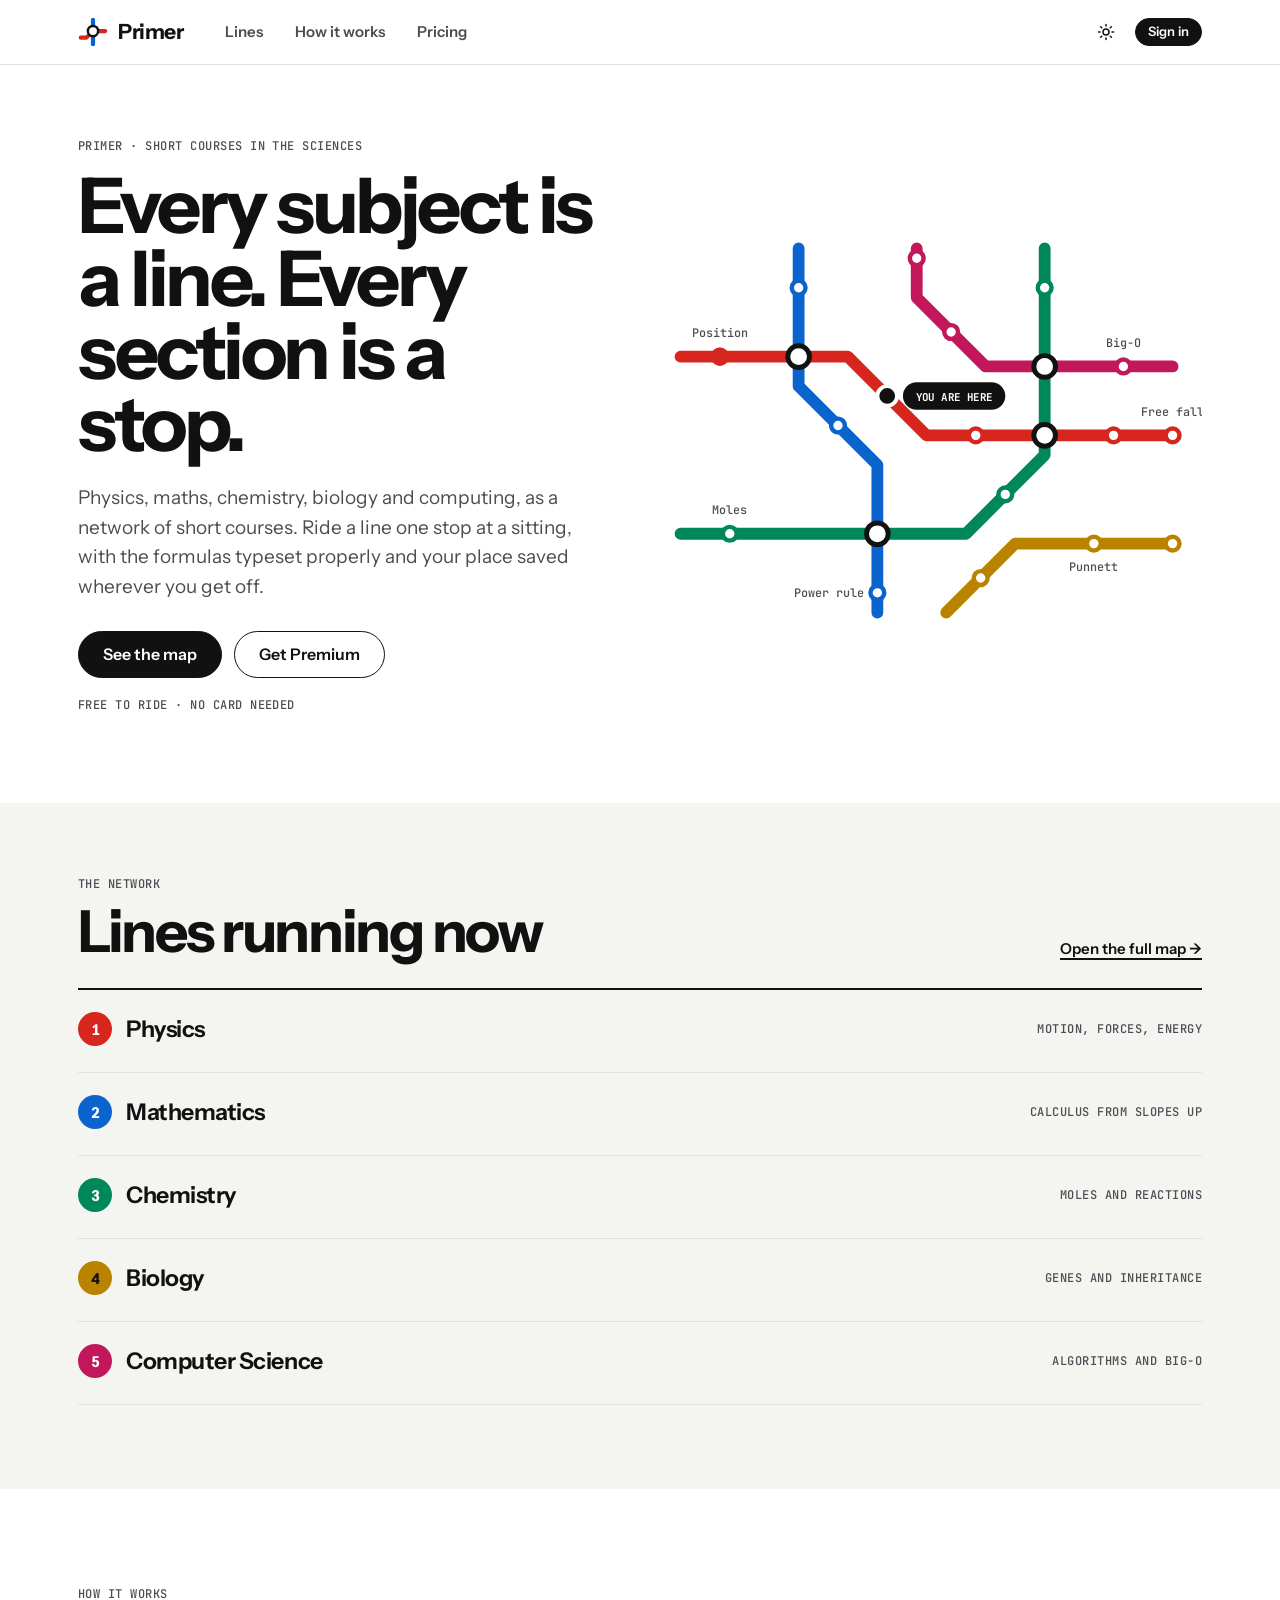
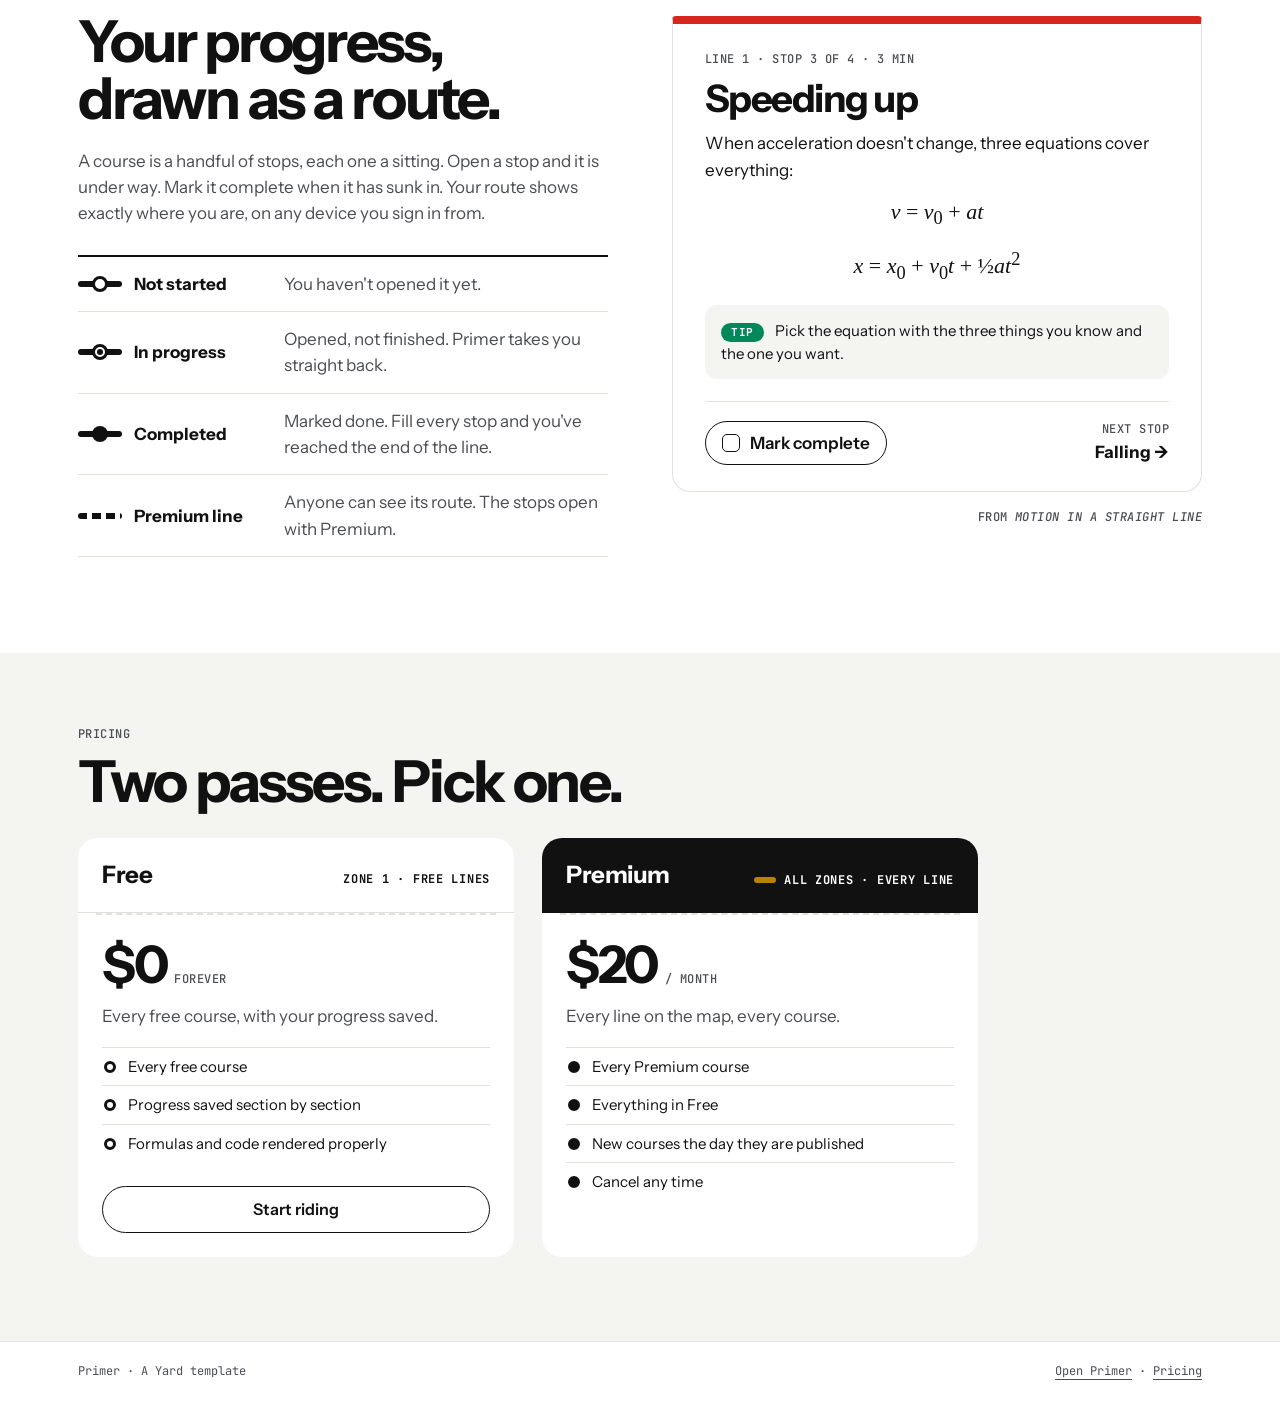
==== commit 534e716e: "Redesign Primer as a transit map Replace the periodic-table look with a clean Swiss transit map. Eve" ====
--- a/landing-page/index.html
+++ b/landing-page/index.html
@@ -7,7 +7,7 @@
     <title>Primer · Short courses in the sciences</title>
     <meta
       name="description"
-      content="Short STEM courses, a few sections each. Browse the table, sign in to start, and your progress is saved section by section."
+      content="Short STEM courses, a few sections each. Every subject is a line and every section a stop: browse the map, sign in to start, and your progress is saved stop by stop."
     />
     <!-- Relative URLs only: this page serves at <team>.yard.sh/<slug>/, inside
          /@sandbox/ paths, and on custom domains. -->
@@ -16,7 +16,7 @@
     <link rel="preconnect" href="https://fonts.gstatic.com" crossorigin />
     <link
       rel="stylesheet"
-      href="https://fonts.googleapis.com/css2?family=Bricolage+Grotesque:opsz,wght@12..96,400..800&family=IBM+Plex+Mono:wght@400;500;600&display=swap"
+      href="https://fonts.googleapis.com/css2?family=Instrument+Sans:wght@400..700&family=JetBrains+Mono:wght@400;500;700&display=swap"
     />
     <link rel="stylesheet" href="styles.css" />
     <script>
@@ -38,12 +38,16 @@
     <header class="bar">
       <div class="wrap bar__inner">
         <a class="brand" href="./" aria-label="Primer home">
-          <span class="brand__tile" aria-hidden="true"><small>59</small>Pr</span>
+          <svg class="brand__mark" viewBox="0 0 32 32" aria-hidden="true">
+            <path class="brand__blue" d="M16 3v26" />
+            <path class="brand__red" d="M3 22h6l7-7h13" />
+            <circle class="brand__ring" cx="16" cy="15" r="5.5" />
+          </svg>
           <span class="brand__name">Primer</span>
         </a>
         <nav class="bar__nav" aria-label="Sections">
-          <a href="#table">Courses</a>
-          <a href="#progress">How it works</a>
+          <a href="#lines">Lines</a>
+          <a href="#how">How it works</a>
           <a href="#pricing">Pricing</a>
         </nav>
         <div class="bar__end">
@@ -67,103 +71,131 @@
       <!-- ================================================================ hero -->
       <section class="hero wrap">
         <div class="hero__text">
-          <p class="label">Element 59 · Pr · Primer</p>
-          <h1>
-            A periodic table of
-            <span class="hl">things worth knowing</span>.
-          </h1>
+          <p class="label">Primer · short courses in the sciences</p>
+          <h1>Every subject is a line. Every section is a stop.</h1>
           <p class="hero__lede" data-yard="tagline">
-            Short courses in physics, maths, chemistry, biology and computing. Each one is a
-            handful of sections you can finish in a sitting, with the formulas typeset properly
-            and your place saved as you go.
+            Physics, maths, chemistry, biology and computing, as a network of short courses. Ride a
+            line one stop at a sitting, with the formulas typeset properly and your place saved
+            wherever you get off.
           </p>
           <div class="actions">
-            <a class="btn btn--primary btn--lg" href="app/">Browse the courses</a>
-            <a class="btn btn--lg" href="#pricing">See Premium</a>
-          </div>
-          <p class="hero__note label">Free to start · No card needed</p>
-        </div>
-
-        <!-- The top-left corner of a periodic table, drawn with course
-             subjects. Empty cells are part of the shape, like the gap
-             between hydrogen and helium. -->
-        <div class="stairs" aria-hidden="true">
-          <span class="cell" data-subject="physics"><i>01</i>Ph</span>
-          <span class="cell cell--gap"></span>
-          <span class="cell cell--gap"></span>
-          <span class="cell cell--gap"></span>
-          <span class="cell cell--gap"></span>
-          <span class="cell" data-subject="astronomy"><i>02</i>As</span>
-
-          <span class="cell" data-subject="math"><i>03</i>Ma</span>
-          <span class="cell" data-subject="chemistry"><i>04</i>Ch</span>
-          <span class="cell cell--gap"></span>
-          <span class="cell" data-subject="engineering"><i>05</i>En</span>
-          <span class="cell" data-subject="biology"><i>06</i>Bi</span>
-          <span class="cell" data-subject="cs"><i>07</i>Cs</span>
-
-          <span class="cell" data-subject="biology"><i>08</i>Bi</span>
-          <span class="cell" data-subject="cs"><i>09</i>Cs</span>
-          <span class="cell" data-subject="physics"><i>10</i>Ph</span>
-          <span class="cell" data-subject="math"><i>11</i>Ma</span>
-          <span class="cell cell--you"><i>??</i>You</span>
-          <span class="cell" data-subject="chemistry"><i>12</i>Ch</span>
-        </div>
-      </section>
-
-      <!-- ======================================================== the table -->
-      <section class="band" id="table" aria-labelledby="table-title">
+            <a class="btn btn--primary btn--lg" href="app/">See the map</a>
+            <a class="btn btn--lg" href="#pricing">Get Premium</a>
+          </div>
+          <p class="hero__note label">Free to ride · No card needed</p>
+        </div>
+
+        <!-- A network drawn the way transit maps are: 45 degree bends, white
+             interchanges where lines cross, and the rider's current stop. -->
+        <svg class="net" viewBox="0 0 560 440" role="img" aria-label="A transit map of five subject lines">
+          <g class="net__lines">
+            <path data-subject="physics" d="M30 150H200L280 230H530" />
+            <path data-subject="math" d="M150 40V180L230 260V410" />
+            <path data-subject="chemistry" d="M30 330H320L400 250V40" />
+            <path data-subject="biology" d="M300 410L370 340H530" />
+            <path data-subject="cs" d="M270 40V90L340 160H530" />
+          </g>
+          <g class="net__stops">
+            <circle data-subject="physics" cx="70" cy="150" r="7" />
+            <circle data-subject="physics" cx="330" cy="230" r="7" />
+            <circle data-subject="physics" cx="470" cy="230" r="7" />
+            <circle data-subject="physics" cx="530" cy="230" r="7" />
+            <circle data-subject="math" cx="150" cy="80" r="7" />
+            <circle data-subject="math" cx="190" cy="220" r="7" />
+            <circle data-subject="math" cx="230" cy="390" r="7" />
+            <circle data-subject="chemistry" cx="80" cy="330" r="7" />
+            <circle data-subject="chemistry" cx="360" cy="290" r="7" />
+            <circle data-subject="chemistry" cx="400" cy="80" r="7" />
+            <circle data-subject="biology" cx="335" cy="375" r="7" />
+            <circle data-subject="biology" cx="450" cy="340" r="7" />
+            <circle data-subject="biology" cx="530" cy="340" r="7" />
+            <circle data-subject="cs" cx="270" cy="50" r="7" />
+            <circle data-subject="cs" cx="305" cy="125" r="7" />
+            <circle data-subject="cs" cx="480" cy="160" r="7" />
+          </g>
+          <g class="net__done">
+            <circle data-subject="physics" cx="70" cy="150" r="7" />
+          </g>
+          <g class="net__interchanges">
+            <circle cx="150" cy="150" r="11" />
+            <circle cx="230" cy="330" r="11" />
+            <circle cx="400" cy="160" r="11" />
+            <circle cx="400" cy="230" r="11" />
+          </g>
+          <g class="net__labels">
+            <text x="70" y="130" text-anchor="middle">Position</text>
+            <text x="530" y="210" text-anchor="middle">Free fall</text>
+            <text x="216" y="394" text-anchor="end">Power rule</text>
+            <text x="80" y="310" text-anchor="middle">Moles</text>
+            <text x="450" y="368" text-anchor="middle">Punnett</text>
+            <text x="480" y="140" text-anchor="middle">Big-O</text>
+          </g>
+          <g class="net__here">
+            <circle cx="240" cy="190" r="10" />
+            <rect x="256" y="176" width="104" height="28" rx="14" />
+            <text x="308" y="195" text-anchor="middle">You are here</text>
+          </g>
+        </svg>
+      </section>
+
+      <!-- ============================================================ lines -->
+      <section class="band" id="lines" aria-labelledby="lines-title">
         <div class="wrap">
           <div class="band__head">
             <div>
-              <p class="label">The table</p>
-              <h2 id="table-title">What's on the table right now</h2>
-            </div>
-            <a class="linkish" id="table-all" href="app/">See every course →</a>
-          </div>
-
-          <!-- Static subject tiles are the fallback. landing.js replaces them
-               with the real courses from app/api/courses, which is public. -->
-          <ol class="table" id="courses">
-            <li><a class="tile" data-subject="physics" href="app/"><span class="tile__top"><span>01</span></span><span class="tile__sym">Ph</span><span class="tile__name">Physics</span><span class="tile__meta">Motion, forces, energy</span></a></li>
-            <li><a class="tile" data-subject="math" href="app/"><span class="tile__top"><span>02</span></span><span class="tile__sym">Ma</span><span class="tile__name">Mathematics</span><span class="tile__meta">Calculus, from slopes up</span></a></li>
-            <li><a class="tile" data-subject="chemistry" href="app/"><span class="tile__top"><span>03</span></span><span class="tile__sym">Ch</span><span class="tile__name">Chemistry</span><span class="tile__meta">Moles, bonds, reactions</span></a></li>
-            <li><a class="tile" data-subject="biology" href="app/"><span class="tile__top"><span>04</span></span><span class="tile__sym">Bi</span><span class="tile__name">Biology</span><span class="tile__meta">Genes and inheritance</span></a></li>
-            <li><a class="tile" data-subject="cs" href="app/"><span class="tile__top"><span>05</span></span><span class="tile__sym">Cs</span><span class="tile__name">Computer Science</span><span class="tile__meta">Algorithms, Big-O</span></a></li>
+              <p class="label">The network</p>
+              <h2 id="lines-title">Lines running now</h2>
+            </div>
+            <a class="linkish" id="lines-all" href="app/">Open the full map →</a>
+          </div>
+
+          <!-- Subject rows are the fallback. landing.js replaces them with the
+               real courses and their stops from app/api/courses, which is
+               public. -->
+          <ol class="lines" id="courses">
+            <li><a class="line-row" data-subject="physics" href="app/"><span class="line-row__head"><span class="bullet" aria-hidden="true">1</span><span class="line-row__title">Physics</span><span class="line-row__facts label">Motion, forces, energy</span></span></a></li>
+            <li><a class="line-row" data-subject="math" href="app/"><span class="line-row__head"><span class="bullet" aria-hidden="true">2</span><span class="line-row__title">Mathematics</span><span class="line-row__facts label">Calculus from slopes up</span></span></a></li>
+            <li><a class="line-row" data-subject="chemistry" href="app/"><span class="line-row__head"><span class="bullet" aria-hidden="true">3</span><span class="line-row__title">Chemistry</span><span class="line-row__facts label">Moles and reactions</span></span></a></li>
+            <li><a class="line-row" data-subject="biology" href="app/"><span class="line-row__head"><span class="bullet" aria-hidden="true">4</span><span class="line-row__title">Biology</span><span class="line-row__facts label">Genes and inheritance</span></span></a></li>
+            <li><a class="line-row" data-subject="cs" href="app/"><span class="line-row__head"><span class="bullet" aria-hidden="true">5</span><span class="line-row__title">Computer Science</span><span class="line-row__facts label">Algorithms and Big-O</span></span></a></li>
           </ol>
         </div>
       </section>
 
-      <!-- ================================================= how progress works -->
-      <section class="wrap notebook" id="progress" aria-labelledby="progress-title">
-        <div class="notebook__text">
+      <!-- ====================================================== how it works -->
+      <section class="wrap how" id="how" aria-labelledby="how-title">
+        <div class="how__text">
           <p class="label">How it works</p>
-          <h2 id="progress-title">Every section is a dot. Fill them in.</h2>
+          <h2 id="how-title">Your progress, drawn as a route.</h2>
           <p>
-            A course is a few sections, each one a sitting. Open one and it is started. Mark it
-            complete when it has sunk in. Your syllabus shows exactly where you are, on any
+            A course is a handful of stops, each one a sitting. Open a stop and it is under way.
+            Mark it complete when it has sunk in. Your route shows exactly where you are, on any
             device you sign in from.
           </p>
           <dl class="states">
             <div>
-              <dt><svg class="dot" viewBox="0 0 12 12" aria-hidden="true"><circle cx="6" cy="6" r="4.8" fill="none" /></svg>Not started</dt>
+              <dt><span class="key__stop"><span class="stop__dot" data-status="not_started"></span></span>Not started</dt>
               <dd>You haven't opened it yet.</dd>
             </div>
             <div>
-              <dt><svg class="dot" viewBox="0 0 12 12" aria-hidden="true"><circle cx="6" cy="6" r="4.8" fill="none" /><path class="fill" d="M6 1.2a4.8 4.8 0 000 9.6z" /></svg>In progress</dt>
+              <dt><span class="key__stop"><span class="stop__dot" data-status="in_progress"></span></span>In progress</dt>
               <dd>Opened, not finished. Primer takes you straight back.</dd>
             </div>
             <div>
-              <dt><svg class="dot" viewBox="0 0 12 12" aria-hidden="true"><circle cx="6" cy="6" r="4.8" fill="none" /><circle class="fill" cx="6" cy="6" r="4.8" /></svg>Completed</dt>
-              <dd>You marked it done. Fill every dot and the course is yours.</dd>
+              <dt><span class="key__stop"><span class="stop__dot" data-status="completed"></span></span>Completed</dt>
+              <dd>Marked done. Fill every stop and you've reached the end of the line.</dd>
+            </div>
+            <div>
+              <dt><span class="key__dash"></span>Premium line</dt>
+              <dd>Anyone can see its route. The stops open with Premium.</dd>
             </div>
           </dl>
         </div>
 
-        <!-- A page from a course, as the reader shows it. -->
-        <figure class="specimen" aria-label="A sample lesson page">
+        <!-- A stop from a course, as the reader shows it. -->
+        <figure class="specimen" data-subject="physics" aria-label="A sample stop">
           <div class="specimen__page">
-            <p class="label">Section 3 of 4 · 3 min</p>
+            <p class="label">Line 1 · Stop 3 of 4 · 3 min</p>
             <p class="specimen__title">Speeding up</p>
             <p>When acceleration doesn't change, three equations cover everything:</p>
             <p class="formula"><i>v</i> = <i>v</i><sub>0</sub> + <i>at</i></p>
@@ -172,73 +204,74 @@
               <span>Tip</span>
               Pick the equation with the three things you know and the one you want.
             </div>
-            <p class="specimen__check"><span class="box" aria-hidden="true"></span> Mark complete</p>
+            <div class="specimen__foot">
+              <span class="specimen__check"><span class="box" aria-hidden="true"></span> Mark complete</span>
+              <span class="specimen__next"><span class="label">Next stop</span>Falling →</span>
+            </div>
           </div>
           <figcaption class="label">From <em>Motion in a Straight Line</em></figcaption>
         </figure>
       </section>
 
       <!-- ============================================================ pricing -->
-      <section class="band band--ink" id="pricing" aria-labelledby="pricing-title">
+      <section class="band" id="pricing" aria-labelledby="pricing-title">
         <div class="wrap">
           <div class="band__head">
             <div>
               <p class="label">Pricing</p>
-              <h2 id="pricing-title">Two elements. Pick one.</h2>
+              <h2 id="pricing-title">Two passes. Pick one.</h2>
             </div>
           </div>
 
           <!-- Complete markup: pricing.js only fills in names, prices and the
                Premium tier's id from window.yard.project.tiers, so the page
                never carries a tier id or a price of its own. -->
-          <div class="plans" id="plans">
-            <article class="plan" data-plan="free">
-              <header class="plan__tile">
-                <span class="plan__no">87</span>
-                <span class="plan__sym">Fr</span>
-                <span class="plan__name" data-name>Free</span>
+          <div class="passes" id="plans">
+            <article class="pass" data-plan="free">
+              <header class="pass__head">
+                <span class="pass__name" data-name>Free</span>
+                <span class="pass__zone">Zone 1 · free lines</span>
               </header>
-              <div class="plan__body">
-                <p class="plan__price"><span data-amount>$0</span> <span class="label">forever</span></p>
-                <p class="plan__blurb" data-blurb>Every free course, with your progress saved.</p>
-                <ul class="plan__features" data-features>
+              <div class="pass__body">
+                <p class="pass__price"><span data-amount>$0</span> <span class="label">forever</span></p>
+                <p class="pass__blurb" data-blurb>Every free course, with your progress saved.</p>
+                <ul class="pass__features" data-features>
                   <li>Every free course</li>
                   <li>Progress saved section by section</li>
                   <li>Formulas and code rendered properly</li>
                 </ul>
-                <div class="plan__actions">
-                  <a class="btn btn--lg" id="free-cta" href="__yard/auth/login?return=/app/">Start learning</a>
+                <div class="pass__actions">
+                  <a class="btn btn--lg" id="free-cta" href="__yard/auth/login?return=/app/">Start riding</a>
                 </div>
               </div>
             </article>
 
-            <article class="plan plan--premium" data-plan="premium">
-              <header class="plan__tile">
-                <span class="plan__no">61</span>
-                <span class="plan__sym">Pm</span>
-                <span class="plan__name" data-name>Premium</span>
+            <article class="pass pass--premium" data-plan="premium">
+              <header class="pass__head">
+                <span class="pass__name" data-name>Premium</span>
+                <span class="pass__zone">All zones · every line</span>
               </header>
-              <div class="plan__body">
-                <p class="plan__price"><span data-amount>$20</span> <span class="label" data-per>/ month</span></p>
-                <p class="plan__blurb" data-blurb>The whole table, every course.</p>
-                <ul class="plan__features" data-features>
+              <div class="pass__body">
+                <p class="pass__price"><span data-amount>$20</span> <span class="label" data-per>/ month</span></p>
+                <p class="pass__blurb" data-blurb>Every line on the map, every course.</p>
+                <ul class="pass__features" data-features>
                   <li>Every Premium course</li>
                   <li>Everything in Free</li>
                   <li>New courses the day they are published</li>
                   <li>Cancel any time</li>
                 </ul>
-                <div class="plan__actions">
+                <div class="pass__actions">
                   <!-- data-action buttons are wired by embed.js. The tier id is
                        set by pricing.js; a checkout without one would buy the
                        default tier, which is Free. -->
-                  <button class="btn btn--hot btn--lg" type="button" data-action="checkout" data-buy hidden>Get Premium</button>
+                  <button class="btn btn--primary btn--lg" type="button" data-action="checkout" data-buy hidden>Get Premium</button>
                   <button class="btn btn--lg" type="button" data-action="trial" data-trial hidden>Start a free trial</button>
-                  <p class="plan__current" data-current hidden>
-                    This is your plan.
+                  <p class="pass__current" data-current hidden>
+                    This is your pass.
                     <a data-manage href="https://yard.sh/library">Manage it in your Yard library</a>
                   </p>
-                  <p class="plan__current" data-team hidden>
-                    You're on the project's team, so every course is already open to you.
+                  <p class="pass__current" data-team hidden>
+                    You're on the project's team, so every line is already open to you.
                   </p>
                 </div>
               </div>
--- a/landing-page/styles.css
+++ b/landing-page/styles.css
@@ -1,74 +1,105 @@
-/* Primer landing page. Same system as the app (app/styles.css): warm graph
- * paper, ink, flat subject colours, hard edges and stamp shadows. The two
- * bundles are deployed separately, so the tokens and the tile are repeated
- * here rather than shared.
+/* Primer landing page. Same system as the app (app/styles.css): a clean Swiss
+ * layout on white where every subject is a coloured line and every section a
+ * stop. The two bundles are deployed separately, so the tokens and the map's
+ * parts (bullets, stops, strips) are repeated here rather than shared.
  */
 
 :root {
-  --paper: #f4efe3;
-  --paper-2: #ebe4d2;
-  --card: #fffdf6;
-  --ink: #15130f;
-  --ink-2: #4a463d;
-  --ink-3: #7a7466;
-  --line: #15130f;
-  --stamp: #15130f;
-  --grid-minor: rgba(21, 19, 15, 0.045);
-  --grid-major: rgba(21, 19, 15, 0.085);
-  --margin: rgba(242, 92, 63, 0.55);
-  --focus: #2f5de0;
-
-  --ink-fixed: #15130f;
-  --paper-fixed: #f4efe3;
-
-  --tomato: #f25c3f;
-  --cobalt: #2f5de0;
-  --sunflower: #ffc53d;
-  --mint: #3dd6a3;
-  --tangerine: #ff8a3d;
-  --sky: #7cc4ff;
-
-  --font: "Bricolage Grotesque", ui-sans-serif, system-ui, -apple-system, "Segoe UI", sans-serif;
-  --mono: "IBM Plex Mono", ui-monospace, "SFMono-Regular", Menlo, Consolas, monospace;
-
-  --r: 2px;
+  --bg: #ffffff;
+  --bg-2: #f4f4f1;
+  --ink: #111111;
+  --ink-2: #4b4d52;
+  --ink-3: #8a8c91;
+  --rule: #e2e2dd;
+  --focus: #0b63ce;
+
+  --l-physics: #d7261e;
+  --l-math: #0b63ce;
+  --l-chemistry: #00875a;
+  --l-biology: #b98300;
+  --l-cs: #c2185b;
+  --l-engineering: #d86a0c;
+  --l-astronomy: #22317a;
+  --li-light: #ffffff;
+  --li-dark: #111111;
+
+  --font: "Instrument Sans", ui-sans-serif, system-ui, -apple-system, "Segoe UI", Helvetica, Arial, sans-serif;
+  --mono: "JetBrains Mono", ui-monospace, "SFMono-Regular", Menlo, Consolas, monospace;
+
   --wrap: 1180px;
 
   color-scheme: light;
 }
 
 :root[data-theme="dark"] {
-  --paper: #161512;
-  --paper-2: #221f1a;
-  --card: #1e1c18;
-  --ink: #f1ece0;
-  --ink-2: #c9c2b2;
-  --ink-3: #928b7c;
-  --line: #f1ece0;
-  --stamp: #6f6858;
-  --grid-minor: rgba(241, 236, 224, 0.035);
-  --grid-major: rgba(241, 236, 224, 0.07);
-  --margin: rgba(242, 92, 63, 0.45);
-  --focus: #7cc4ff;
+  --bg: #0e0f11;
+  --bg-2: #18191c;
+  --ink: #f2f2ee;
+  --ink-2: #b7b9bd;
+  --ink-3: #7c7f85;
+  --rule: #2a2c31;
+  --focus: #3b82e0;
+
+  --l-physics: #e5392f;
+  --l-math: #3b82e0;
+  --l-chemistry: #16a36e;
+  --l-biology: #d69a00;
+  --l-cs: #e0457f;
+  --l-engineering: #e8740f;
+  --l-astronomy: #6f82e0;
+  --li-light: #111111;
   color-scheme: dark;
 }
 
 @media (prefers-color-scheme: dark) {
   :root:not([data-theme="light"]) {
-    --paper: #161512;
-    --paper-2: #221f1a;
-    --card: #1e1c18;
-    --ink: #f1ece0;
-    --ink-2: #c9c2b2;
-    --ink-3: #928b7c;
-    --line: #f1ece0;
-    --stamp: #6f6858;
-    --grid-minor: rgba(241, 236, 224, 0.035);
-    --grid-major: rgba(241, 236, 224, 0.07);
-    --margin: rgba(242, 92, 63, 0.45);
-    --focus: #7cc4ff;
+    --bg: #0e0f11;
+    --bg-2: #18191c;
+    --ink: #f2f2ee;
+    --ink-2: #b7b9bd;
+    --ink-3: #7c7f85;
+    --rule: #2a2c31;
+    --focus: #3b82e0;
+
+    --l-physics: #e5392f;
+    --l-math: #3b82e0;
+    --l-chemistry: #16a36e;
+    --l-biology: #d69a00;
+    --l-cs: #e0457f;
+    --l-engineering: #e8740f;
+    --l-astronomy: #6f82e0;
+    --li-light: #111111;
     color-scheme: dark;
   }
+}
+
+[data-subject="physics"] {
+  --line: var(--l-physics);
+  --line-ink: var(--li-light);
+}
+[data-subject="math"] {
+  --line: var(--l-math);
+  --line-ink: var(--li-light);
+}
+[data-subject="chemistry"] {
+  --line: var(--l-chemistry);
+  --line-ink: var(--li-light);
+}
+[data-subject="biology"] {
+  --line: var(--l-biology);
+  --line-ink: var(--li-dark);
+}
+[data-subject="cs"] {
+  --line: var(--l-cs);
+  --line-ink: var(--li-light);
+}
+[data-subject="engineering"] {
+  --line: var(--l-engineering);
+  --line-ink: var(--li-dark);
+}
+[data-subject="astronomy"] {
+  --line: var(--l-astronomy);
+  --line-ink: var(--li-light);
 }
 
 /* ------------------------------------------------------------------ base */
@@ -95,17 +126,7 @@
   font-size: 17px;
   line-height: 1.55;
   color: var(--ink);
-  background-color: var(--paper);
-  background-image:
-    linear-gradient(var(--grid-major) 1px, transparent 1px),
-    linear-gradient(90deg, var(--grid-major) 1px, transparent 1px),
-    linear-gradient(var(--grid-minor) 1px, transparent 1px),
-    linear-gradient(90deg, var(--grid-minor) 1px, transparent 1px);
-  background-size:
-    40px 40px,
-    40px 40px,
-    8px 8px,
-    8px 8px;
+  background: var(--bg);
   -webkit-font-smoothing: antialiased;
 }
 
@@ -124,8 +145,8 @@
 }
 
 ::selection {
-  background: var(--sunflower);
-  color: var(--ink-fixed);
+  background: var(--ink);
+  color: var(--bg);
 }
 
 .skip {
@@ -133,11 +154,11 @@
   left: 12px;
   top: -60px;
   z-index: 50;
-  padding: 8px 12px;
+  padding: 8px 14px;
+  border-radius: 999px;
   background: var(--ink);
-  color: var(--paper);
-  font-family: var(--mono);
-  font-size: 13px;
+  color: var(--bg);
+  font-size: 14px;
 }
 
 .skip:focus {
@@ -148,7 +169,7 @@
   width: 100%;
   max-width: var(--wrap);
   margin: 0 auto;
-  padding: 0 24px;
+  padding: 0 28px;
 }
 
 .label {
@@ -156,7 +177,7 @@
   font-family: var(--mono);
   font-size: 12px;
   font-weight: 500;
-  letter-spacing: 0.08em;
+  letter-spacing: 0.04em;
   text-transform: uppercase;
   color: var(--ink-2);
 }
@@ -169,16 +190,11 @@
 }
 
 .linkish {
-  font-family: var(--mono);
-  font-size: 13px;
-  letter-spacing: 0.04em;
-  text-transform: uppercase;
-  text-decoration: none;
-  border-bottom: 2px solid currentColor;
-}
-
-.linkish:hover {
-  color: var(--tomato);
+  font-weight: 600;
+  font-size: 15px;
+  text-decoration: underline;
+  text-decoration-thickness: 1.5px;
+  text-underline-offset: 4px;
 }
 
 /* --------------------------------------------------------------- buttons */
@@ -188,68 +204,61 @@
   align-items: center;
   justify-content: center;
   gap: 0.5em;
-  padding: 11px 18px;
-  font-weight: 650;
+  padding: 9px 18px;
+  font-weight: 600;
   font-size: 15px;
-  line-height: 1.1;
+  line-height: 1.2;
   text-decoration: none;
   white-space: nowrap;
   color: var(--ink);
-  background: var(--card);
-  border: 2px solid var(--line);
-  border-radius: var(--r);
-  box-shadow: 3px 3px 0 var(--stamp);
+  background: transparent;
+  border: 1.5px solid var(--ink);
+  border-radius: 999px;
   cursor: pointer;
   transition:
-    transform 80ms ease-out,
-    box-shadow 80ms ease-out;
+    background 120ms ease-out,
+    color 120ms ease-out;
 }
 
 .btn:hover {
-  transform: translate(-1px, -1px);
-  box-shadow: 4px 4px 0 var(--stamp);
-}
-
-.btn:active {
-  transform: translate(2px, 2px);
-  box-shadow: 1px 1px 0 var(--stamp);
+  background: var(--bg-2);
 }
 
 .btn--primary {
-  color: var(--paper);
+  color: var(--bg);
   background: var(--ink);
 }
 
-.btn--hot {
-  color: var(--ink-fixed);
-  background: var(--tomato);
+.btn--primary:hover {
+  color: var(--bg);
+  background: var(--ink-2);
+  border-color: var(--ink-2);
 }
 
 .btn--sm {
-  padding: 7px 12px;
+  padding: 5px 12px;
   font-size: 13px;
-  box-shadow: 2px 2px 0 var(--stamp);
 }
 
 .btn--lg {
-  padding: 14px 22px;
-  font-size: 17px;
+  padding: 13px 24px;
+  font-size: 16px;
 }
 
 .iconbtn {
   display: inline-grid;
   place-items: center;
-  width: 36px;
-  height: 36px;
+  width: 38px;
+  height: 38px;
   padding: 0;
   background: transparent;
-  border: 2px solid transparent;
-  border-radius: var(--r);
+  border: 0;
+  border-radius: 50%;
   cursor: pointer;
 }
 
 .iconbtn:hover {
-  border-color: var(--line);
+  background: var(--bg-2);
 }
 
 .iconbtn svg {
@@ -283,20 +292,35 @@
   }
 }
 
+.badge {
+  display: inline-flex;
+  align-items: center;
+  padding: 2px 9px;
+  font-family: var(--mono);
+  font-size: 11px;
+  font-weight: 700;
+  letter-spacing: 0.06em;
+  text-transform: uppercase;
+  white-space: nowrap;
+  color: var(--bg);
+  background: var(--ink);
+  border-radius: 999px;
+}
+
 /* ---------------------------------------------------------------- header */
 
 .bar {
   position: sticky;
   top: 0;
   z-index: 20;
-  background: var(--paper);
-  border-bottom: 2px solid var(--line);
+  background: var(--bg);
+  border-bottom: 1px solid var(--rule);
 }
 
 .bar__inner {
   display: flex;
   align-items: center;
-  gap: 24px;
+  gap: 28px;
   height: 64px;
 }
 
@@ -305,53 +329,55 @@
   align-items: center;
   gap: 10px;
   text-decoration: none;
-  font-weight: 800;
-  font-size: 20px;
+  font-weight: 700;
+  font-size: 21px;
   letter-spacing: -0.02em;
 }
 
-.brand__tile {
-  position: relative;
-  display: grid;
-  place-items: center;
-  width: 38px;
-  height: 38px;
-  padding-top: 5px;
-  font-size: 17px;
-  font-weight: 800;
-  color: var(--ink-fixed);
-  background: var(--tomato);
-  border: 2px solid var(--line);
-  box-shadow: 2px 2px 0 var(--stamp);
-}
-
-.brand__tile small {
-  position: absolute;
-  top: 1px;
-  left: 3px;
-  font-family: var(--mono);
-  font-size: 8px;
+.brand__mark {
+  width: 30px;
+  height: 30px;
+}
+
+.brand__blue,
+.brand__red {
+  fill: none;
+  stroke-width: 4.5;
+  stroke-linecap: round;
+  stroke-linejoin: round;
+}
+
+.brand__blue {
+  stroke: var(--l-math);
+}
+
+.brand__red {
+  stroke: var(--l-physics);
+}
+
+.brand__ring {
+  fill: var(--bg);
+  stroke: var(--ink);
+  stroke-width: 2.6;
+}
+
+.bar__nav {
+  display: flex;
+  gap: 4px;
+}
+
+.bar__nav a {
+  padding: 7px 14px;
+  font-size: 15px;
   font-weight: 600;
-}
-
-.bar__nav {
-  display: flex;
-  gap: 4px;
-}
-
-.bar__nav a {
-  padding: 8px 10px;
-  font-family: var(--mono);
-  font-size: 13px;
-  font-weight: 500;
-  letter-spacing: 0.06em;
-  text-transform: uppercase;
   text-decoration: none;
-  border-bottom: 3px solid transparent;
+  border-radius: 999px;
+  color: var(--ink-2);
 }
 
 .bar__nav a:hover {
-  border-bottom-color: var(--tomato);
+  color: var(--ink);
+  background: var(--bg-2);
 }
 
 .bar__end {
@@ -376,23 +402,28 @@
   display: inline-flex;
   align-items: center;
   gap: 8px;
-  padding: 4px 10px 4px 4px;
-  background: var(--card);
-  border: 2px solid var(--line);
-  border-radius: var(--r);
+  padding: 3px 12px 3px 3px;
+  background: transparent;
+  border: 1.5px solid var(--rule);
+  border-radius: 999px;
   cursor: pointer;
+}
+
+.account__btn:hover {
+  border-color: var(--ink-3);
 }
 
 .account__initial {
   display: grid;
   place-items: center;
-  width: 26px;
-  height: 26px;
+  width: 28px;
+  height: 28px;
   overflow: hidden;
-  font-weight: 800;
-  font-size: 14px;
-  color: var(--paper);
+  font-weight: 700;
+  font-size: 13px;
+  color: var(--bg);
   background: var(--ink);
+  border-radius: 50%;
 }
 
 .account__initial img {
@@ -404,8 +435,8 @@
 .account__plan {
   font-family: var(--mono);
   font-size: 11px;
-  font-weight: 600;
-  letter-spacing: 0.08em;
+  font-weight: 700;
+  letter-spacing: 0.06em;
   text-transform: uppercase;
 }
 
@@ -415,15 +446,15 @@
   top: calc(100% + 8px);
   min-width: 250px;
   padding: 6px;
-  background: var(--card);
-  border: 2px solid var(--line);
-  box-shadow: 5px 5px 0 var(--stamp);
+  background: var(--bg);
+  border: 1px solid var(--rule);
+  border-radius: 14px;
 }
 
 .menu__who {
   padding: 10px 10px 12px;
   margin-bottom: 6px;
-  border-bottom: 2px dashed var(--ink-3);
+  border-bottom: 1px solid var(--rule);
   overflow-wrap: anywhere;
 }
 
@@ -437,18 +468,19 @@
   padding: 9px 10px;
   font-size: 14px;
   text-decoration: none;
+  border-radius: 8px;
 }
 
 .menu a:hover {
-  background: var(--paper-2);
+  background: var(--bg-2);
 }
 
 /* ------------------------------------------------------------------ hero */
 
 .hero {
   display: grid;
-  grid-template-columns: minmax(0, 1.15fr) minmax(0, 1fr);
-  gap: 56px;
+  grid-template-columns: minmax(0, 1fr) minmax(0, 1.05fr);
+  gap: 48px;
   align-items: center;
   padding-top: 72px;
   padding-bottom: 88px;
@@ -456,35 +488,15 @@
 
 .hero h1 {
   margin: 14px 0 22px;
-  font-size: clamp(44px, 6.4vw, 86px);
-  font-weight: 800;
+  font-size: clamp(44px, 6vw, 80px);
+  font-weight: 700;
   line-height: 0.95;
   letter-spacing: -0.045em;
-  font-variation-settings: "opsz" 96;
-}
-
-/* A highlighter stroke, flat and slightly off the baseline. */
-.hl {
-  background: linear-gradient(transparent 58%, var(--sunflower) 58%, var(--sunflower) 92%, transparent 92%);
-  -webkit-box-decoration-break: clone;
-  box-decoration-break: clone;
-}
-
-:root[data-theme="dark"] .hl {
-  background: none;
-  color: var(--sunflower);
-}
-
-@media (prefers-color-scheme: dark) {
-  :root:not([data-theme="light"]) .hl {
-    background: none;
-    color: var(--sunflower);
-  }
 }
 
 .hero__lede {
   max-width: 50ch;
-  margin: 0 0 28px;
+  margin: 0 0 30px;
   font-size: 19px;
   color: var(--ink-2);
 }
@@ -493,221 +505,70 @@
   margin-top: 18px;
 }
 
-.stairs {
-  display: grid;
-  grid-template-columns: repeat(6, minmax(0, 1fr));
-  gap: 8px;
-}
-
-.cell {
-  --tile: var(--ink-fixed);
-  --tile-ink: var(--paper-fixed);
-  position: relative;
-  display: grid;
-  place-items: end start;
-  aspect-ratio: 1;
-  padding: 6px 7px;
-  font-size: clamp(18px, 2.2vw, 28px);
-  font-weight: 800;
-  line-height: 1;
-  letter-spacing: -0.04em;
-  color: var(--tile-ink);
-  background: var(--tile);
-  border: 2px solid var(--line);
-  box-shadow: 3px 3px 0 var(--stamp);
-}
-
-.cell i {
-  position: absolute;
-  top: 5px;
-  left: 6px;
-  font-family: var(--mono);
-  font-size: 9px;
-  font-style: normal;
-  font-weight: 600;
-  letter-spacing: 0;
-}
-
-.cell--gap {
-  background: transparent;
-  border: 2px dashed var(--ink-3);
-  box-shadow: none;
-  opacity: 0.6;
-}
-
-.cell--you {
-  font-size: clamp(14px, 1.7vw, 20px);
-  color: var(--ink);
-  background: var(--card);
-  border-style: dashed;
-  box-shadow: 3px 3px 0 var(--tomato);
-}
-
-/* ---------------------------------------------------------------- tiles */
-
-.table {
-  display: grid;
-  grid-template-columns: repeat(auto-fill, minmax(200px, 1fr));
-  gap: 20px;
-  margin: 0;
-  padding: 0;
-  list-style: none;
-}
-
-.tile {
-  --tile: var(--ink-fixed);
-  --tile-ink: var(--paper-fixed);
-  position: relative;
-  display: grid;
-  grid-template-rows: auto 1fr auto auto auto;
-  min-height: 236px;
-  padding: 12px 14px 14px;
-  color: var(--tile-ink);
-  background: var(--tile);
-  border: 2px solid var(--line);
-  border-radius: var(--r);
-  box-shadow: 4px 4px 0 var(--stamp);
-  text-decoration: none;
-  overflow: hidden;
-  transition:
-    transform 90ms ease-out,
-    box-shadow 90ms ease-out;
-}
-
-a.tile:hover {
-  transform: translate(-2px, -2px);
-  box-shadow: 6px 6px 0 var(--stamp);
-}
-
-.tile__top {
-  display: flex;
-  justify-content: space-between;
-  align-items: flex-start;
-  gap: 8px;
+/* The hero's network map. Colours come from each path's data-subject. */
+.net {
+  display: block;
+  width: 100%;
+  height: auto;
+}
+
+.net__lines path {
+  fill: none;
+  stroke: var(--line);
+  stroke-width: 12;
+  stroke-linecap: round;
+  stroke-linejoin: round;
+}
+
+.net__stops circle {
+  fill: var(--bg);
+  stroke: var(--line);
+  stroke-width: 4.5;
+}
+
+.net__done circle {
+  fill: var(--line);
+  stroke: var(--line);
+  stroke-width: 4.5;
+}
+
+.net__interchanges circle {
+  fill: var(--bg);
+  stroke: var(--ink);
+  stroke-width: 5;
+}
+
+.net__labels text {
   font-family: var(--mono);
   font-size: 12px;
-  font-weight: 600;
-}
-
-.tile__stamp {
-  padding: 3px 6px 2px;
-  font-family: var(--mono);
-  font-size: 10px;
-  font-weight: 600;
-  letter-spacing: 0.1em;
-  text-transform: uppercase;
-  color: var(--tile);
-  background: var(--tile-ink);
-}
-
-.tile__sym {
-  align-self: end;
-  font-size: 68px;
-  font-weight: 800;
-  line-height: 0.9;
-  letter-spacing: -0.045em;
-  font-variation-settings: "opsz" 96;
-}
-
-.tile__name {
-  margin-top: 10px;
-  font-size: 16px;
-  font-weight: 650;
-  line-height: 1.2;
-}
-
-.tile__meta {
-  margin-top: 8px;
+  font-weight: 500;
+  fill: var(--ink-2);
+}
+
+.net__here circle {
+  fill: var(--ink);
+  stroke: var(--bg);
+  stroke-width: 4;
+}
+
+.net__here rect {
+  fill: var(--ink);
+}
+
+.net__here text {
   font-family: var(--mono);
   font-size: 11px;
-  font-weight: 500;
-  letter-spacing: 0.08em;
+  font-weight: 700;
+  letter-spacing: 0.04em;
   text-transform: uppercase;
-  opacity: 0.85;
-}
-
-.tile__dots {
-  display: flex;
-  gap: 5px;
-  margin-top: 10px;
-}
-
-.tile.is-locked::after {
-  content: "";
-  position: absolute;
-  right: 0;
-  bottom: 0;
-  width: 56px;
-  height: 56px;
-  background: repeating-linear-gradient(135deg, currentColor 0 2px, transparent 2px 7px);
-  opacity: 0.55;
-  clip-path: polygon(100% 0, 100% 100%, 0 100%);
-}
-
-/* Subject colours come after .tile so they override its defaults. */
-[data-subject="physics"] {
-  --tile: var(--tomato);
-  --tile-ink: var(--ink-fixed);
-}
-[data-subject="math"] {
-  --tile: var(--cobalt);
-  --tile-ink: var(--paper-fixed);
-}
-[data-subject="chemistry"] {
-  --tile: var(--mint);
-  --tile-ink: var(--ink-fixed);
-}
-[data-subject="biology"] {
-  --tile: var(--sunflower);
-  --tile-ink: var(--ink-fixed);
-}
-[data-subject="cs"] {
-  --tile: var(--ink-fixed);
-  --tile-ink: var(--paper-fixed);
-}
-[data-subject="engineering"] {
-  --tile: var(--tangerine);
-  --tile-ink: var(--ink-fixed);
-}
-[data-subject="astronomy"] {
-  --tile: var(--sky);
-  --tile-ink: var(--ink-fixed);
-}
-
-:root[data-theme="dark"] [data-subject="cs"] {
-  --tile: #2b2822;
-}
-@media (prefers-color-scheme: dark) {
-  :root:not([data-theme="light"]) [data-subject="cs"] {
-    --tile: #2b2822;
-  }
-}
-
-.dot {
-  display: block;
-  flex: none;
-  width: 12px;
-  height: 12px;
-}
-
-.dot circle,
-.dot path {
-  stroke: currentColor;
-  stroke-width: 2;
-}
-
-.dot .fill {
-  fill: currentColor;
-  stroke: none;
-}
-
-/* ----------------------------------------------------------------- bands */
+  fill: var(--bg);
+}
+
+/* ------------------------------------------------------------ the lines */
 
 .band {
-  padding: 72px 0 80px;
-  background: var(--paper);
-  border-top: 2px solid var(--line);
-  border-bottom: 2px solid var(--line);
+  padding: 72px 0 84px;
+  background: var(--bg-2);
 }
 
 .band__head {
@@ -716,22 +577,159 @@
   align-items: flex-end;
   justify-content: space-between;
   gap: 16px;
-  margin-bottom: 32px;
+  margin-bottom: 28px;
 }
 
 .band h2,
-.notebook h2 {
-  margin: 8px 0 0;
-  font-size: clamp(32px, 4.4vw, 54px);
-  font-weight: 800;
-  line-height: 1;
+.how h2 {
+  margin: 10px 0 0;
+  font-size: clamp(34px, 4.6vw, 58px);
+  font-weight: 700;
+  line-height: 0.98;
   letter-spacing: -0.04em;
-  font-variation-settings: "opsz" 96;
-}
-
-/* ------------------------------------------------------------- notebook */
-
-.notebook {
+}
+
+.bullet {
+  display: inline-grid;
+  place-items: center;
+  flex: none;
+  width: 34px;
+  height: 34px;
+  font-size: 15px;
+  font-weight: 700;
+  font-variant-numeric: tabular-nums;
+  color: var(--line-ink, var(--bg));
+  background: var(--line, var(--ink));
+  border-radius: 50%;
+}
+
+.lines {
+  margin: 0;
+  padding: 0;
+  list-style: none;
+  border-top: 2px solid var(--ink);
+}
+
+.lines > li {
+  border-bottom: 1px solid var(--rule);
+}
+
+.line-row {
+  display: block;
+  margin: 0 -14px;
+  padding: 22px 14px 26px;
+  text-decoration: none;
+  border-radius: 16px;
+  transition: background 120ms ease-out;
+}
+
+.line-row:hover {
+  background: var(--bg);
+}
+
+.line-row__head {
+  display: flex;
+  flex-wrap: wrap;
+  align-items: center;
+  gap: 8px 14px;
+}
+
+.line-row__title {
+  font-size: 23px;
+  font-weight: 650;
+  line-height: 1.15;
+  letter-spacing: -0.02em;
+}
+
+.line-row__facts {
+  margin-left: auto;
+}
+
+.stop__dot {
+  position: relative;
+  z-index: 1;
+  display: block;
+  flex: none;
+  width: 20px;
+  height: 20px;
+  background: var(--bg);
+  border: 4px solid var(--line, var(--ink));
+  border-radius: 50%;
+}
+
+.stop__dot[data-status="completed"] {
+  background: var(--line, var(--ink));
+}
+
+.stop__dot[data-status="in_progress"]::after {
+  content: "";
+  position: absolute;
+  inset: 3px;
+  background: var(--line, var(--ink));
+  border-radius: 50%;
+}
+
+.strip {
+  --n: 1;
+  position: relative;
+  display: grid;
+  grid-template-columns: repeat(var(--n), minmax(0, 1fr));
+  margin: 22px 0 0;
+  padding: 0;
+  list-style: none;
+}
+
+.strip::before {
+  content: "";
+  position: absolute;
+  top: 6px;
+  left: calc(50% / var(--n));
+  right: calc(50% / var(--n));
+  height: 8px;
+  background: var(--line, var(--ink));
+  border-radius: 4px;
+}
+
+.strip.is-locked::before {
+  background: repeating-linear-gradient(90deg, var(--line, var(--ink)) 0 16px, transparent 16px 24px);
+}
+
+.band .stop__dot {
+  background: var(--bg-2);
+}
+
+.band .stop__dot[data-status="completed"] {
+  background: var(--line, var(--ink));
+}
+
+.stop {
+  display: flex;
+  flex-direction: column;
+  align-items: center;
+  gap: 10px;
+  min-width: 0;
+  text-align: center;
+}
+
+.stop__name {
+  display: -webkit-box;
+  max-width: 100%;
+  padding: 0 8px;
+  overflow: hidden;
+  font-size: 13px;
+  line-height: 1.3;
+  color: var(--ink-2);
+  -webkit-line-clamp: 2;
+  -webkit-box-orient: vertical;
+}
+
+.strip.is-dense .stop__name {
+  display: none;
+}
+
+/* --------------------------------------------------------- how it works */
+
+.how {
   display: grid;
   grid-template-columns: minmax(0, 1fr) minmax(0, 1fr);
   gap: 64px;
@@ -740,41 +738,30 @@
   padding-bottom: 96px;
 }
 
-.notebook__text > p:not(.label) {
+.how__text > p:not(.label) {
   max-width: 48ch;
   margin: 20px 0 28px;
   color: var(--ink-2);
 }
 
 .states {
-  display: grid;
-  gap: 0;
   margin: 0;
-  background: var(--card);
-  border: 2px solid var(--line);
+  border-top: 2px solid var(--ink);
 }
 
 .states div {
   display: grid;
-  grid-template-columns: 170px 1fr;
+  grid-template-columns: 190px 1fr;
   gap: 16px;
-  padding: 14px 18px;
-}
-
-.states div + div {
-  border-top: 1px dashed var(--ink-3);
+  padding: 14px 0;
+  border-bottom: 1px solid var(--rule);
 }
 
 .states dt {
   display: flex;
   align-items: center;
-  gap: 10px;
-  font-weight: 700;
-}
-
-.states dt .dot {
-  width: 16px;
-  height: 16px;
+  gap: 12px;
+  font-weight: 700;
 }
 
 .states dd {
@@ -782,25 +769,60 @@
   color: var(--ink-2);
 }
 
+.key__stop,
+.key__dash {
+  position: relative;
+  display: grid;
+  place-items: center;
+  flex: none;
+  width: 44px;
+  height: 16px;
+}
+
+.key__stop::before,
+.key__dash::before {
+  content: "";
+  position: absolute;
+  left: 0;
+  right: 0;
+  top: 5px;
+  height: 6px;
+  border-radius: 3px;
+  background: var(--ink);
+}
+
+.key__dash::before {
+  background: repeating-linear-gradient(90deg, var(--ink) 0 9px, transparent 9px 14px);
+}
+
+.key__stop .stop__dot {
+  width: 16px;
+  height: 16px;
+  border-width: 3px;
+}
+
+.key__stop .stop__dot[data-status="in_progress"]::after {
+  inset: 2px;
+}
+
 .specimen {
   margin: 0;
 }
 
 .specimen__page {
-  padding: 32px 36px 28px 64px;
-  background-color: var(--card);
-  background-image: linear-gradient(90deg, transparent 36px, var(--margin) 36px, var(--margin) 38px, transparent 38px);
-  border: 2px solid var(--line);
-  box-shadow: 8px 8px 0 var(--stamp);
-  transform: rotate(-1.2deg);
+  padding: 26px 32px 26px;
+  background: var(--bg);
+  border: 1px solid var(--rule);
+  border-top: 8px solid var(--line);
+  border-radius: 4px 4px 18px 18px;
 }
 
 .specimen__title {
-  margin: 6px 0 14px;
-  font-size: 34px;
-  font-weight: 800;
+  margin: 8px 0 16px;
+  font-size: 38px;
+  font-weight: 700;
   line-height: 1;
-  letter-spacing: -0.035em;
+  letter-spacing: -0.04em;
 }
 
 .specimen__page p {
@@ -814,179 +836,209 @@
 }
 
 .specimen__tip {
-  margin: 18px 0 20px;
-  padding: 12px 14px;
+  margin: 18px 0 22px;
+  padding: 14px 16px;
   font-size: 15px;
-  background: var(--paper);
-  border: 2px solid var(--line);
+  background: var(--bg-2);
+  border-radius: 12px;
 }
 
 .specimen__tip span {
   display: inline-block;
-  margin: -12px 8px 6px -14px;
-  padding: 3px 8px;
+  margin-right: 8px;
+  padding: 1px 10px;
   font-family: var(--mono);
   font-size: 11px;
+  font-weight: 700;
+  letter-spacing: 0.06em;
+  text-transform: uppercase;
+  color: var(--li-light);
+  background: var(--l-chemistry);
+  border-radius: 999px;
+}
+
+.specimen__foot {
+  display: flex;
+  flex-wrap: wrap;
+  align-items: center;
+  justify-content: space-between;
+  gap: 14px;
+  padding-top: 18px;
+  border-top: 1px solid var(--rule);
+}
+
+.specimen__check {
+  display: inline-flex;
+  align-items: center;
+  gap: 10px;
+  padding: 8px 16px;
   font-weight: 600;
-  letter-spacing: 0.1em;
-  text-transform: uppercase;
-  color: var(--ink-fixed);
-  background: var(--mint);
-  border-right: 2px solid var(--line);
-  border-bottom: 2px solid var(--line);
-}
-
-.specimen__check {
-  display: inline-flex !important;
-  align-items: center;
-  gap: 10px;
-  padding: 9px 14px;
-  font-weight: 650;
-  border: 2px solid var(--line);
-  box-shadow: 3px 3px 0 var(--stamp);
+  border: 1.5px solid var(--ink);
+  border-radius: 999px;
 }
 
 .specimen__check .box {
   width: 18px;
   height: 18px;
-  border: 2px solid currentColor;
+  border: 1.5px solid currentColor;
+  border-radius: 5px;
+}
+
+.specimen__next {
+  display: grid;
+  text-align: right;
+  font-weight: 700;
 }
 
 .specimen figcaption {
-  margin-top: 22px;
+  margin-top: 16px;
   text-align: right;
 }
 
 /* -------------------------------------------------------------- pricing */
 
-.band--ink {
-  --paper: #15130f;
-  --card: #1e1c18;
-  --ink: #f1ece0;
-  --ink-2: #c9c2b2;
-  --ink-3: #928b7c;
-  --line: #f1ece0;
-  --stamp: #f25c3f;
-  color: var(--ink);
-  background: var(--paper);
-}
-
-.plans {
+.passes {
   display: grid;
   grid-template-columns: repeat(2, minmax(0, 1fr));
-  gap: 32px;
-  max-width: 920px;
-}
-
-.plan {
-  display: grid;
-  grid-template-columns: 168px minmax(0, 1fr);
-  background: var(--card);
-  border: 2px solid var(--line);
-  box-shadow: 6px 6px 0 var(--stamp);
-}
-
-.plan__tile {
-  position: relative;
-  display: grid;
-  grid-template-rows: auto 1fr auto;
-  padding: 12px 14px 14px;
-  color: var(--ink-fixed);
-  background: var(--paper-fixed);
-  border-right: 2px solid var(--line);
-}
-
-.plan--premium .plan__tile {
-  background: var(--sunflower);
-}
-
-.plan__no {
+  gap: 28px;
+  max-width: 900px;
+}
+
+.pass {
+  display: flex;
+  flex-direction: column;
+  overflow: hidden;
+  background: var(--bg);
+  border-radius: 20px;
+}
+
+.pass__head {
+  display: flex;
+  flex-wrap: wrap;
+  align-items: baseline;
+  justify-content: space-between;
+  gap: 6px 16px;
+  padding: 18px 24px;
+  color: var(--ink);
+  border-bottom: 1px solid var(--rule);
+}
+
+.pass--premium .pass__head {
+  color: var(--bg);
+  background: var(--ink);
+  border-bottom-color: var(--ink);
+}
+
+.pass__name {
+  font-size: 24px;
+  font-weight: 700;
+  letter-spacing: -0.02em;
+}
+
+.pass__zone {
   font-family: var(--mono);
   font-size: 12px;
-  font-weight: 600;
-}
-
-.plan__sym {
-  align-self: end;
-  font-size: 84px;
-  font-weight: 800;
-  line-height: 0.9;
-  letter-spacing: -0.05em;
-  font-variation-settings: "opsz" 96;
-}
-
-.plan__name {
-  margin-top: 8px;
-  font-family: var(--mono);
-  font-size: 12px;
-  font-weight: 600;
-  letter-spacing: 0.1em;
+  font-weight: 700;
+  letter-spacing: 0.06em;
   text-transform: uppercase;
 }
 
-.plan__body {
-  display: flex;
+.pass--premium .pass__zone {
+  display: inline-flex;
+  align-items: center;
+  gap: 8px;
+}
+
+.pass--premium .pass__zone::before {
+  content: "";
+  width: 22px;
+  height: 6px;
+  background: var(--l-biology);
+  border-radius: 3px;
+}
+
+/* The perforation: a dashed tear line with a notch at each end. */
+.pass__body {
+  position: relative;
+  display: flex;
+  flex: 1;
   flex-direction: column;
-  padding: 20px 22px 22px;
-}
-
-.plan__price {
+  padding: 26px 24px 24px;
+}
+
+.pass__body::before {
+  content: "";
+  position: absolute;
+  top: 0;
+  left: 18px;
+  right: 18px;
+  border-top: 2px dashed var(--rule);
+}
+
+.pass__price {
   display: flex;
   align-items: baseline;
   gap: 8px;
   margin: 0;
-  font-size: 48px;
-  font-weight: 800;
+  font-size: 52px;
+  font-weight: 700;
   line-height: 1;
-  letter-spacing: -0.04em;
-}
-
-.plan__blurb {
-  margin: 10px 0 16px;
+  letter-spacing: -0.045em;
+}
+
+.pass__blurb {
+  margin: 12px 0 18px;
   color: var(--ink-2);
 }
 
-.plan__features {
+.pass__features {
   flex: 1;
-  margin: 0 0 22px;
+  margin: 0 0 24px;
   padding: 0;
   list-style: none;
   font-size: 15px;
 }
 
-.plan__features li {
-  display: flex;
-  gap: 10px;
-  padding: 6px 0;
-  border-top: 1px dashed var(--ink-3);
-}
-
-.plan__features li::before {
-  content: "+";
-  font-family: var(--mono);
-  font-weight: 600;
-  color: var(--tomato);
-}
-
-.plan__actions {
+.pass__features li {
+  position: relative;
+  padding: 7px 0 7px 26px;
+  border-top: 1px solid var(--rule);
+}
+
+.pass__features li::before {
+  content: "";
+  position: absolute;
+  left: 2px;
+  top: 13px;
+  width: 12px;
+  height: 12px;
+  border: 3px solid var(--ink);
+  border-radius: 50%;
+}
+
+.pass--premium .pass__features li::before {
+  background: var(--ink);
+}
+
+.pass__actions {
   display: grid;
   gap: 10px;
 }
 
-.plan__current {
+.pass__current {
   margin: 0;
   font-size: 15px;
   color: var(--ink-2);
 }
 
-.plan__current a {
+.pass__current a {
   color: var(--ink);
 }
 
 /* ---------------------------------------------------------------- footer */
 
 .foot {
-  background: var(--paper);
+  border-top: 1px solid var(--rule);
 }
 
 .foot__inner {
@@ -1013,15 +1065,15 @@
 
 @media (max-width: 960px) {
   .hero,
-  .notebook {
+  .how {
     grid-template-columns: minmax(0, 1fr);
   }
 
-  .stairs {
-    max-width: 520px;
-  }
-
-  .plans {
+  .net {
+    max-width: 600px;
+  }
+
+  .passes {
     grid-template-columns: minmax(0, 1fr);
     max-width: 560px;
   }
@@ -1045,41 +1097,56 @@
   .hero {
     padding-top: 40px;
     padding-bottom: 56px;
-    gap: 36px;
+    gap: 32px;
   }
 
   .hero__lede {
     font-size: 17px;
   }
 
-  .table {
-    grid-template-columns: repeat(2, minmax(0, 1fr));
-    gap: 14px;
-  }
-
-  .tile {
-    min-height: 196px;
-    padding: 10px 11px 12px;
-  }
-
-  .tile__sym {
-    font-size: 52px;
-  }
-
-  .tile__name {
-    font-size: 14px;
-  }
-
-  .tile__meta {
-    font-size: 10px;
-    letter-spacing: 0.03em;
-  }
-
   .band {
     padding: 52px 0 60px;
   }
 
-  .notebook {
+  .line-row {
+    margin: 0;
+    padding: 18px 0 22px;
+    border-radius: 0;
+  }
+
+  .line-row__title {
+    font-size: 19px;
+  }
+
+  .line-row__facts {
+    width: 100%;
+    margin-left: 48px;
+  }
+
+  .strip {
+    margin-top: 16px;
+  }
+
+  .strip::before {
+    top: 5px;
+    height: 6px;
+  }
+
+  .strip .stop__dot {
+    width: 16px;
+    height: 16px;
+    border-width: 3px;
+  }
+
+  .strip .stop__dot[data-status="in_progress"]::after {
+    inset: 2px;
+  }
+
+  .stop__name {
+    display: none;
+  }
+
+  .how {
     padding-top: 60px;
     padding-bottom: 64px;
     gap: 44px;
@@ -1091,31 +1158,7 @@
   }
 
   .specimen__page {
-    transform: none;
-    padding: 24px 20px 22px 44px;
-    background-image: linear-gradient(90deg, transparent 24px, var(--margin) 24px, var(--margin) 26px, transparent 26px);
-  }
-
-  .plan {
-    grid-template-columns: minmax(0, 1fr);
-  }
-
-  .plan__tile {
-    grid-template-columns: auto 1fr;
-    grid-template-rows: auto;
-    align-items: end;
-    gap: 12px;
-    border-right: 0;
-    border-bottom: 2px solid var(--line);
-  }
-
-  .plan__sym {
-    font-size: 56px;
-    order: -1;
-  }
-
-  .plan__no {
-    display: none;
+    padding: 22px 20px;
   }
 
   .foot__inner {
@@ -1133,8 +1176,4 @@
   *::after {
     transition: none !important;
   }
-
-  .specimen__page {
-    transform: none;
-  }
-}
+}
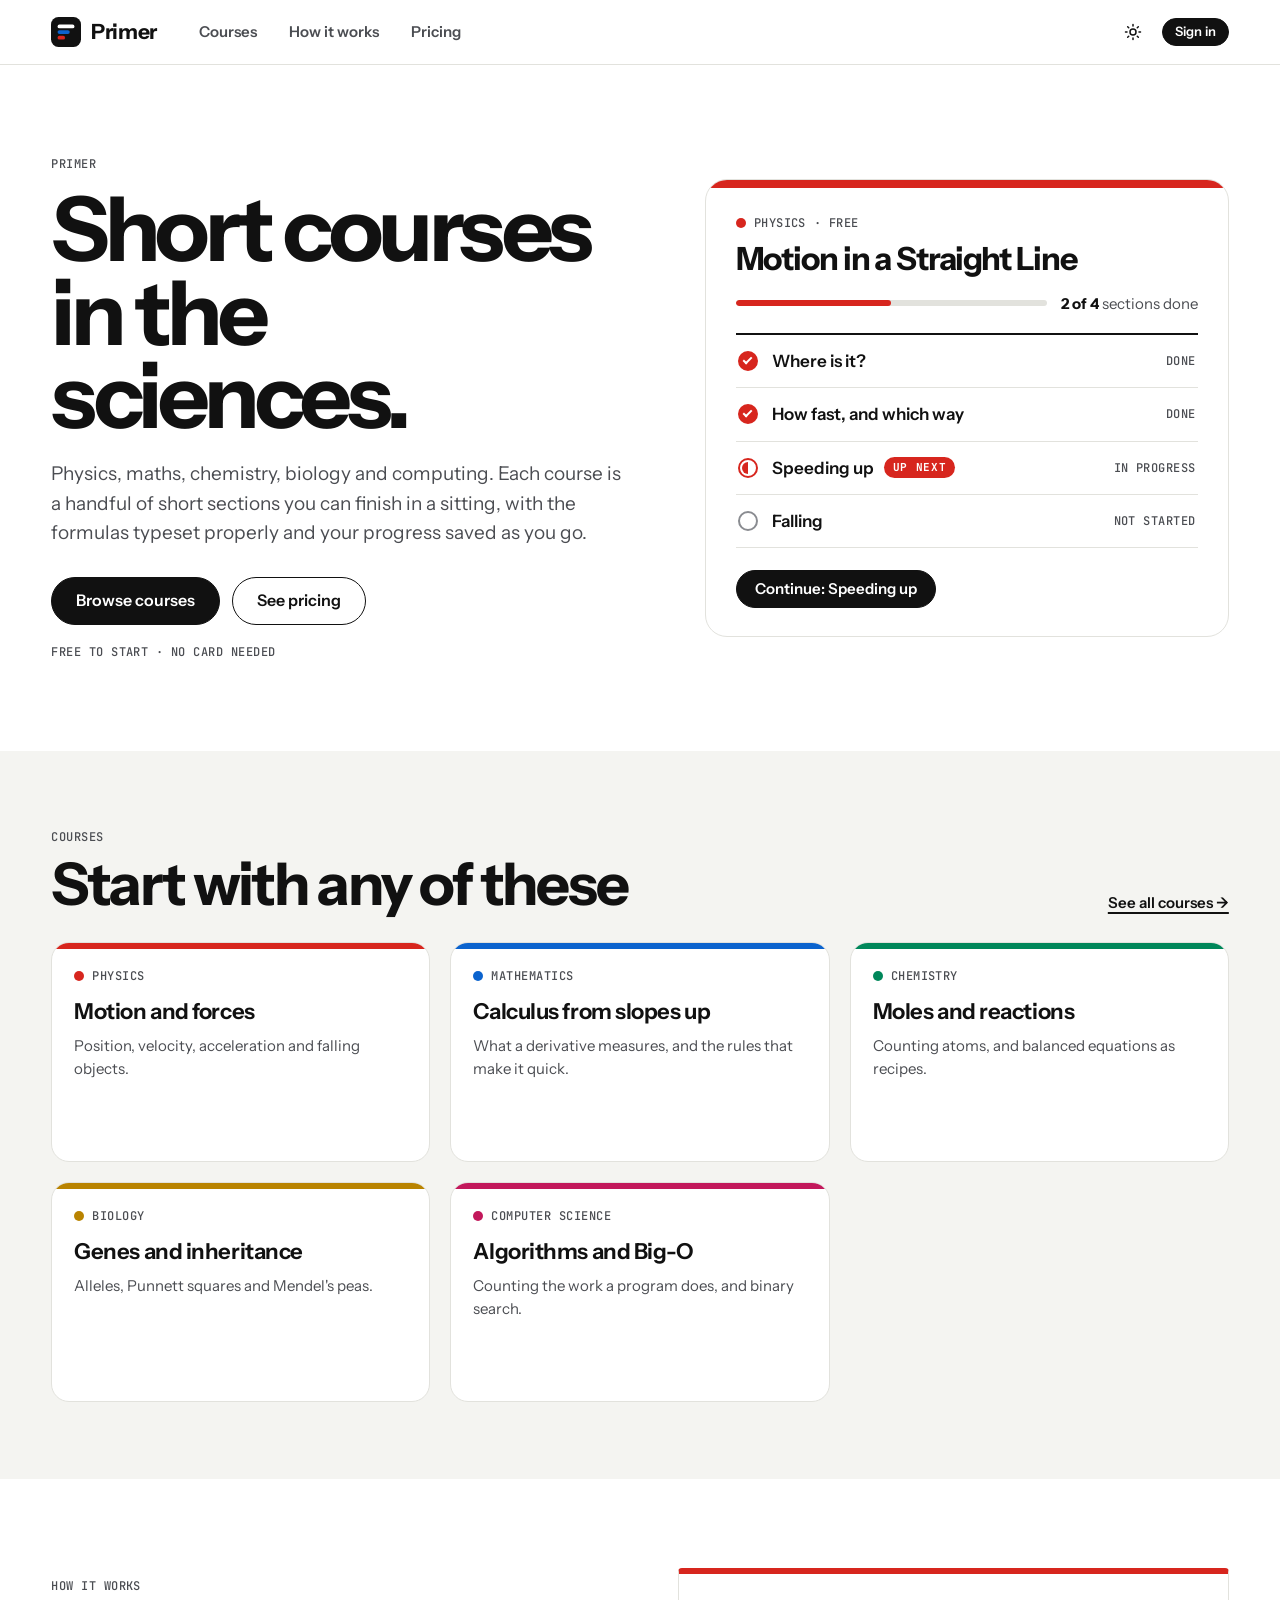
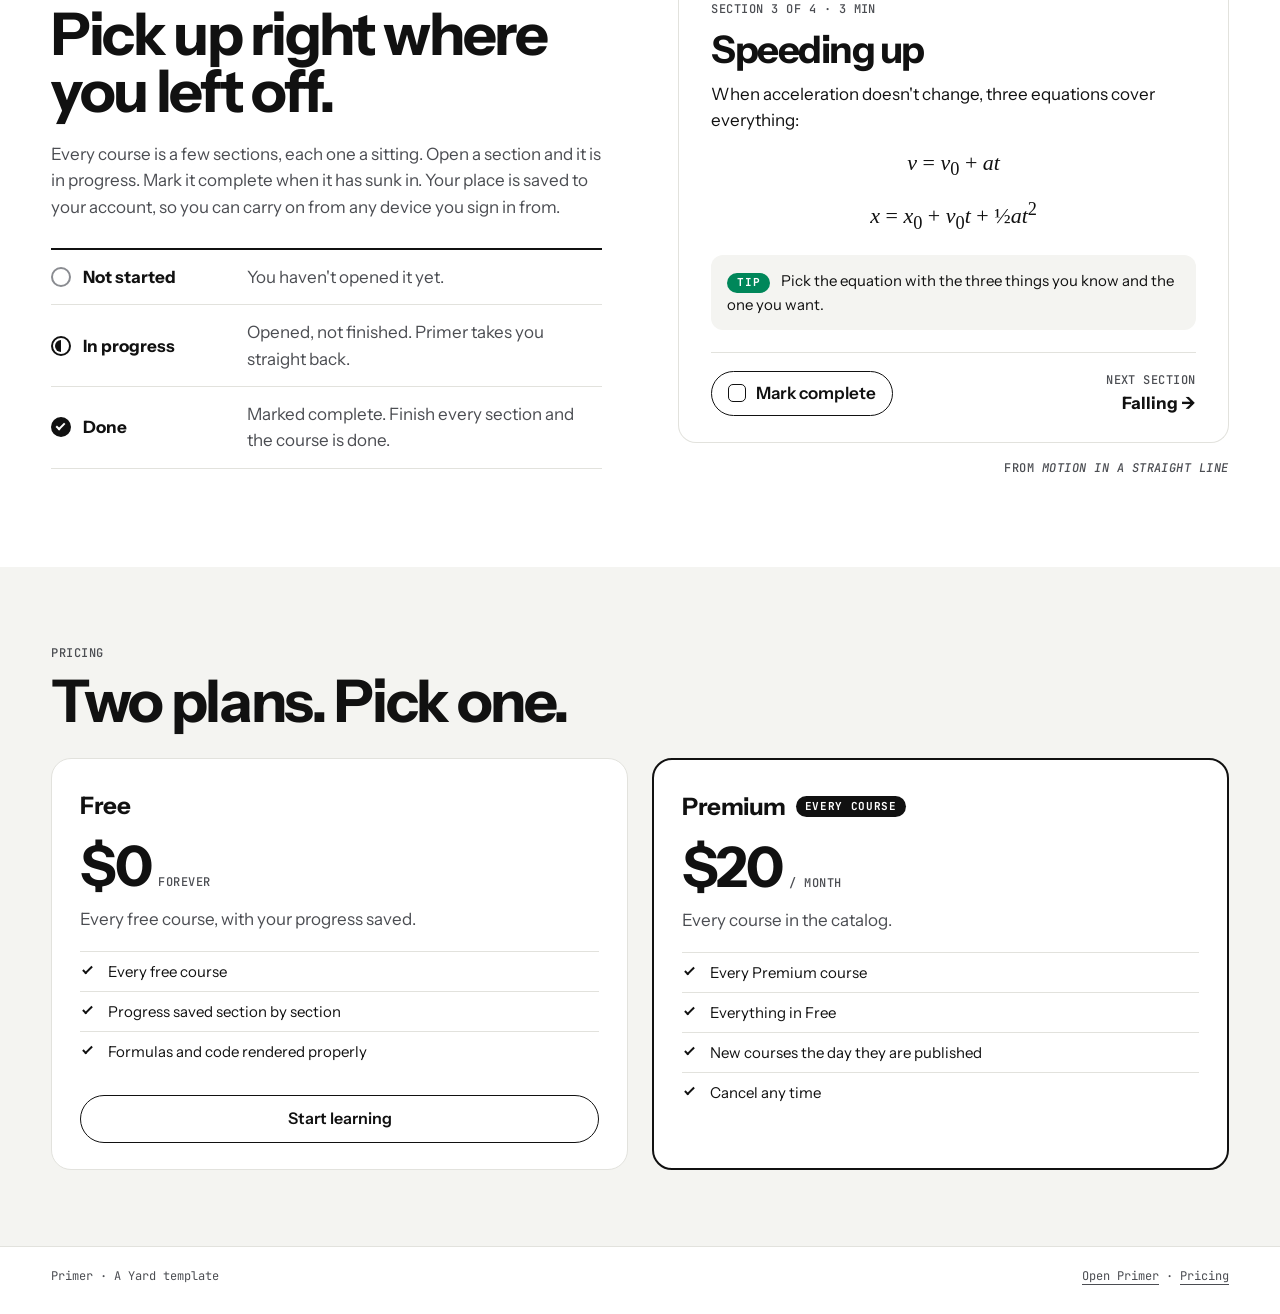
==== commit 6013b052: "Use plain course language, a card grid, and a full-width layout Drop the transit-map metaphor in fav" ====
--- a/landing-page/index.html
+++ b/landing-page/index.html
@@ -7,7 +7,7 @@
     <title>Primer · Short courses in the sciences</title>
     <meta
       name="description"
-      content="Short STEM courses, a few sections each. Every subject is a line and every section a stop: browse the map, sign in to start, and your progress is saved stop by stop."
+      content="Short STEM courses, a few sections each. Browse the catalog, sign in to start a course, and your progress is saved section by section."
     />
     <!-- Relative URLs only: this page serves at <team>.yard.sh/<slug>/, inside
          /@sandbox/ paths, and on custom domains. -->
@@ -39,14 +39,15 @@
       <div class="wrap bar__inner">
         <a class="brand" href="./" aria-label="Primer home">
           <svg class="brand__mark" viewBox="0 0 32 32" aria-hidden="true">
-            <path class="brand__blue" d="M16 3v26" />
-            <path class="brand__red" d="M3 22h6l7-7h13" />
-            <circle class="brand__ring" cx="16" cy="15" r="5.5" />
+            <rect class="brand__bg" width="32" height="32" rx="8" />
+            <rect class="brand__a" x="7" y="8" width="18" height="4" rx="2" />
+            <rect class="brand__b" x="7" y="14" width="13" height="4" rx="2" />
+            <rect class="brand__c" x="7" y="20" width="8" height="4" rx="2" />
           </svg>
           <span class="brand__name">Primer</span>
         </a>
         <nav class="bar__nav" aria-label="Sections">
-          <a href="#lines">Lines</a>
+          <a href="#courses">Courses</a>
           <a href="#how">How it works</a>
           <a href="#pricing">Pricing</a>
         </nav>
@@ -71,94 +72,58 @@
       <!-- ================================================================ hero -->
       <section class="hero wrap">
         <div class="hero__text">
-          <p class="label">Primer · short courses in the sciences</p>
-          <h1>Every subject is a line. Every section is a stop.</h1>
+          <p class="label">Primer</p>
+          <h1>Short courses in the sciences.</h1>
           <p class="hero__lede" data-yard="tagline">
-            Physics, maths, chemistry, biology and computing, as a network of short courses. Ride a
-            line one stop at a sitting, with the formulas typeset properly and your place saved
-            wherever you get off.
+            Physics, maths, chemistry, biology and computing. Each course is a handful of short
+            sections you can finish in a sitting, with the formulas typeset properly and your
+            progress saved as you go.
           </p>
           <div class="actions">
-            <a class="btn btn--primary btn--lg" href="app/">See the map</a>
-            <a class="btn btn--lg" href="#pricing">Get Premium</a>
-          </div>
-          <p class="hero__note label">Free to ride · No card needed</p>
-        </div>
-
-        <!-- A network drawn the way transit maps are: 45 degree bends, white
-             interchanges where lines cross, and the rider's current stop. -->
-        <svg class="net" viewBox="0 0 560 440" role="img" aria-label="A transit map of five subject lines">
-          <g class="net__lines">
-            <path data-subject="physics" d="M30 150H200L280 230H530" />
-            <path data-subject="math" d="M150 40V180L230 260V410" />
-            <path data-subject="chemistry" d="M30 330H320L400 250V40" />
-            <path data-subject="biology" d="M300 410L370 340H530" />
-            <path data-subject="cs" d="M270 40V90L340 160H530" />
-          </g>
-          <g class="net__stops">
-            <circle data-subject="physics" cx="70" cy="150" r="7" />
-            <circle data-subject="physics" cx="330" cy="230" r="7" />
-            <circle data-subject="physics" cx="470" cy="230" r="7" />
-            <circle data-subject="physics" cx="530" cy="230" r="7" />
-            <circle data-subject="math" cx="150" cy="80" r="7" />
-            <circle data-subject="math" cx="190" cy="220" r="7" />
-            <circle data-subject="math" cx="230" cy="390" r="7" />
-            <circle data-subject="chemistry" cx="80" cy="330" r="7" />
-            <circle data-subject="chemistry" cx="360" cy="290" r="7" />
-            <circle data-subject="chemistry" cx="400" cy="80" r="7" />
-            <circle data-subject="biology" cx="335" cy="375" r="7" />
-            <circle data-subject="biology" cx="450" cy="340" r="7" />
-            <circle data-subject="biology" cx="530" cy="340" r="7" />
-            <circle data-subject="cs" cx="270" cy="50" r="7" />
-            <circle data-subject="cs" cx="305" cy="125" r="7" />
-            <circle data-subject="cs" cx="480" cy="160" r="7" />
-          </g>
-          <g class="net__done">
-            <circle data-subject="physics" cx="70" cy="150" r="7" />
-          </g>
-          <g class="net__interchanges">
-            <circle cx="150" cy="150" r="11" />
-            <circle cx="230" cy="330" r="11" />
-            <circle cx="400" cy="160" r="11" />
-            <circle cx="400" cy="230" r="11" />
-          </g>
-          <g class="net__labels">
-            <text x="70" y="130" text-anchor="middle">Position</text>
-            <text x="530" y="210" text-anchor="middle">Free fall</text>
-            <text x="216" y="394" text-anchor="end">Power rule</text>
-            <text x="80" y="310" text-anchor="middle">Moles</text>
-            <text x="450" y="368" text-anchor="middle">Punnett</text>
-            <text x="480" y="140" text-anchor="middle">Big-O</text>
-          </g>
-          <g class="net__here">
-            <circle cx="240" cy="190" r="10" />
-            <rect x="256" y="176" width="104" height="28" rx="14" />
-            <text x="308" y="195" text-anchor="middle">You are here</text>
-          </g>
-        </svg>
-      </section>
-
-      <!-- ============================================================ lines -->
-      <section class="band" id="lines" aria-labelledby="lines-title">
+            <a class="btn btn--primary btn--lg" href="app/">Browse courses</a>
+            <a class="btn btn--lg" href="#pricing">See pricing</a>
+          </div>
+          <p class="hero__note label">Free to start · No card needed</p>
+        </div>
+
+        <!-- What a course looks like once you've started it. -->
+        <div class="preview" data-subject="physics" aria-label="A course in progress" role="img">
+          <p class="preview__meta"><span class="dot"></span>Physics <span class="label">· Free</span></p>
+          <p class="preview__title">Motion in a Straight Line</p>
+          <div class="preview__progress">
+            <span class="progress"><span class="progress__bar" style="width: 50%"></span></span>
+            <span><b>2 of 4</b> sections done</span>
+          </div>
+          <ol class="preview__sections">
+            <li><span class="status-icon" data-status="completed"></span><span>Where is it?</span><span class="label">Done</span></li>
+            <li><span class="status-icon" data-status="completed"></span><span>How fast, and which way</span><span class="label">Done</span></li>
+            <li><span class="status-icon" data-status="in_progress"></span><span>Speeding up <span class="badge badge--next">Up next</span></span><span class="label">In progress</span></li>
+            <li><span class="status-icon" data-status="not_started"></span><span>Falling</span><span class="label">Not started</span></li>
+          </ol>
+          <span class="btn btn--primary preview__cta">Continue: Speeding up</span>
+        </div>
+      </section>
+
+      <!-- ========================================================== courses -->
+      <section class="band" id="courses" aria-labelledby="courses-title">
         <div class="wrap">
           <div class="band__head">
             <div>
-              <p class="label">The network</p>
-              <h2 id="lines-title">Lines running now</h2>
-            </div>
-            <a class="linkish" id="lines-all" href="app/">Open the full map →</a>
-          </div>
-
-          <!-- Subject rows are the fallback. landing.js replaces them with the
-               real courses and their stops from app/api/courses, which is
-               public. -->
-          <ol class="lines" id="courses">
-            <li><a class="line-row" data-subject="physics" href="app/"><span class="line-row__head"><span class="bullet" aria-hidden="true">1</span><span class="line-row__title">Physics</span><span class="line-row__facts label">Motion, forces, energy</span></span></a></li>
-            <li><a class="line-row" data-subject="math" href="app/"><span class="line-row__head"><span class="bullet" aria-hidden="true">2</span><span class="line-row__title">Mathematics</span><span class="line-row__facts label">Calculus from slopes up</span></span></a></li>
-            <li><a class="line-row" data-subject="chemistry" href="app/"><span class="line-row__head"><span class="bullet" aria-hidden="true">3</span><span class="line-row__title">Chemistry</span><span class="line-row__facts label">Moles and reactions</span></span></a></li>
-            <li><a class="line-row" data-subject="biology" href="app/"><span class="line-row__head"><span class="bullet" aria-hidden="true">4</span><span class="line-row__title">Biology</span><span class="line-row__facts label">Genes and inheritance</span></span></a></li>
-            <li><a class="line-row" data-subject="cs" href="app/"><span class="line-row__head"><span class="bullet" aria-hidden="true">5</span><span class="line-row__title">Computer Science</span><span class="line-row__facts label">Algorithms and Big-O</span></span></a></li>
-          </ol>
+              <p class="label">Courses</p>
+              <h2 id="courses-title">Start with any of these</h2>
+            </div>
+            <a class="linkish" id="courses-all" href="app/">See all courses →</a>
+          </div>
+
+          <!-- Subject cards are the fallback. landing.js replaces them with
+               the real courses from app/api/courses, which is public. -->
+          <ul class="grid" id="course-grid">
+            <li><a class="card" data-subject="physics" href="app/"><span class="card__top"><span class="card__subject"><span class="dot"></span>Physics</span></span><span class="card__title">Motion and forces</span><span class="card__summary">Position, velocity, acceleration and falling objects.</span></a></li>
+            <li><a class="card" data-subject="math" href="app/"><span class="card__top"><span class="card__subject"><span class="dot"></span>Mathematics</span></span><span class="card__title">Calculus from slopes up</span><span class="card__summary">What a derivative measures, and the rules that make it quick.</span></a></li>
+            <li><a class="card" data-subject="chemistry" href="app/"><span class="card__top"><span class="card__subject"><span class="dot"></span>Chemistry</span></span><span class="card__title">Moles and reactions</span><span class="card__summary">Counting atoms, and balanced equations as recipes.</span></a></li>
+            <li><a class="card" data-subject="biology" href="app/"><span class="card__top"><span class="card__subject"><span class="dot"></span>Biology</span></span><span class="card__title">Genes and inheritance</span><span class="card__summary">Alleles, Punnett squares and Mendel's peas.</span></a></li>
+            <li><a class="card" data-subject="cs" href="app/"><span class="card__top"><span class="card__subject"><span class="dot"></span>Computer Science</span></span><span class="card__title">Algorithms and Big-O</span><span class="card__summary">Counting the work a program does, and binary search.</span></a></li>
+          </ul>
         </div>
       </section>
 
@@ -166,36 +131,32 @@
       <section class="wrap how" id="how" aria-labelledby="how-title">
         <div class="how__text">
           <p class="label">How it works</p>
-          <h2 id="how-title">Your progress, drawn as a route.</h2>
+          <h2 id="how-title">Pick up right where you left off.</h2>
           <p>
-            A course is a handful of stops, each one a sitting. Open a stop and it is under way.
-            Mark it complete when it has sunk in. Your route shows exactly where you are, on any
-            device you sign in from.
+            Every course is a few sections, each one a sitting. Open a section and it is in
+            progress. Mark it complete when it has sunk in. Your place is saved to your account,
+            so you can carry on from any device you sign in from.
           </p>
           <dl class="states">
             <div>
-              <dt><span class="key__stop"><span class="stop__dot" data-status="not_started"></span></span>Not started</dt>
+              <dt><span class="status-icon" data-status="not_started"></span>Not started</dt>
               <dd>You haven't opened it yet.</dd>
             </div>
             <div>
-              <dt><span class="key__stop"><span class="stop__dot" data-status="in_progress"></span></span>In progress</dt>
+              <dt><span class="status-icon" data-status="in_progress"></span>In progress</dt>
               <dd>Opened, not finished. Primer takes you straight back.</dd>
             </div>
             <div>
-              <dt><span class="key__stop"><span class="stop__dot" data-status="completed"></span></span>Completed</dt>
-              <dd>Marked done. Fill every stop and you've reached the end of the line.</dd>
-            </div>
-            <div>
-              <dt><span class="key__dash"></span>Premium line</dt>
-              <dd>Anyone can see its route. The stops open with Premium.</dd>
+              <dt><span class="status-icon" data-status="completed"></span>Done</dt>
+              <dd>Marked complete. Finish every section and the course is done.</dd>
             </div>
           </dl>
         </div>
 
-        <!-- A stop from a course, as the reader shows it. -->
-        <figure class="specimen" data-subject="physics" aria-label="A sample stop">
+        <!-- A section as the reader shows it. -->
+        <figure class="specimen" data-subject="physics" aria-label="A sample section">
           <div class="specimen__page">
-            <p class="label">Line 1 · Stop 3 of 4 · 3 min</p>
+            <p class="label">Section 3 of 4 · 3 min</p>
             <p class="specimen__title">Speeding up</p>
             <p>When acceleration doesn't change, three equations cover everything:</p>
             <p class="formula"><i>v</i> = <i>v</i><sub>0</sub> + <i>at</i></p>
@@ -206,7 +167,7 @@
             </div>
             <div class="specimen__foot">
               <span class="specimen__check"><span class="box" aria-hidden="true"></span> Mark complete</span>
-              <span class="specimen__next"><span class="label">Next stop</span>Falling →</span>
+              <span class="specimen__next"><span class="label">Next section</span>Falling →</span>
             </div>
           </div>
           <figcaption class="label">From <em>Motion in a Straight Line</em></figcaption>
@@ -219,61 +180,51 @@
           <div class="band__head">
             <div>
               <p class="label">Pricing</p>
-              <h2 id="pricing-title">Two passes. Pick one.</h2>
+              <h2 id="pricing-title">Two plans. Pick one.</h2>
             </div>
           </div>
 
           <!-- Complete markup: pricing.js only fills in names, prices and the
                Premium tier's id from window.yard.project.tiers, so the page
                never carries a tier id or a price of its own. -->
-          <div class="passes" id="plans">
-            <article class="pass" data-plan="free">
-              <header class="pass__head">
-                <span class="pass__name" data-name>Free</span>
-                <span class="pass__zone">Zone 1 · free lines</span>
-              </header>
-              <div class="pass__body">
-                <p class="pass__price"><span data-amount>$0</span> <span class="label">forever</span></p>
-                <p class="pass__blurb" data-blurb>Every free course, with your progress saved.</p>
-                <ul class="pass__features" data-features>
-                  <li>Every free course</li>
-                  <li>Progress saved section by section</li>
-                  <li>Formulas and code rendered properly</li>
-                </ul>
-                <div class="pass__actions">
-                  <a class="btn btn--lg" id="free-cta" href="__yard/auth/login?return=/app/">Start riding</a>
-                </div>
+          <div class="plans" id="plans">
+            <article class="plan" data-plan="free">
+              <p class="plan__name" data-name>Free</p>
+              <p class="plan__price"><span data-amount>$0</span> <span class="label">forever</span></p>
+              <p class="plan__blurb" data-blurb>Every free course, with your progress saved.</p>
+              <ul class="plan__features" data-features>
+                <li>Every free course</li>
+                <li>Progress saved section by section</li>
+                <li>Formulas and code rendered properly</li>
+              </ul>
+              <div class="plan__actions">
+                <a class="btn btn--lg" id="free-cta" href="__yard/auth/login?return=/app/">Start learning</a>
               </div>
             </article>
 
-            <article class="pass pass--premium" data-plan="premium">
-              <header class="pass__head">
-                <span class="pass__name" data-name>Premium</span>
-                <span class="pass__zone">All zones · every line</span>
-              </header>
-              <div class="pass__body">
-                <p class="pass__price"><span data-amount>$20</span> <span class="label" data-per>/ month</span></p>
-                <p class="pass__blurb" data-blurb>Every line on the map, every course.</p>
-                <ul class="pass__features" data-features>
-                  <li>Every Premium course</li>
-                  <li>Everything in Free</li>
-                  <li>New courses the day they are published</li>
-                  <li>Cancel any time</li>
-                </ul>
-                <div class="pass__actions">
-                  <!-- data-action buttons are wired by embed.js. The tier id is
-                       set by pricing.js; a checkout without one would buy the
-                       default tier, which is Free. -->
-                  <button class="btn btn--primary btn--lg" type="button" data-action="checkout" data-buy hidden>Get Premium</button>
-                  <button class="btn btn--lg" type="button" data-action="trial" data-trial hidden>Start a free trial</button>
-                  <p class="pass__current" data-current hidden>
-                    This is your pass.
-                    <a data-manage href="https://yard.sh/library">Manage it in your Yard library</a>
-                  </p>
-                  <p class="pass__current" data-team hidden>
-                    You're on the project's team, so every line is already open to you.
-                  </p>
-                </div>
+            <article class="plan plan--premium" data-plan="premium">
+              <p class="plan__name"><span data-name>Premium</span> <span class="badge">Every course</span></p>
+              <p class="plan__price"><span data-amount>$20</span> <span class="label" data-per>/ month</span></p>
+              <p class="plan__blurb" data-blurb>Every course in the catalog.</p>
+              <ul class="plan__features" data-features>
+                <li>Every Premium course</li>
+                <li>Everything in Free</li>
+                <li>New courses the day they are published</li>
+                <li>Cancel any time</li>
+              </ul>
+              <div class="plan__actions">
+                <!-- data-action buttons are wired by embed.js. The tier id is
+                     set by pricing.js; a checkout without one would buy the
+                     default tier, which is Free. -->
+                <button class="btn btn--primary btn--lg" type="button" data-action="checkout" data-buy hidden>Get Premium</button>
+                <button class="btn btn--lg" type="button" data-action="trial" data-trial hidden>Start a free trial</button>
+                <p class="plan__current" data-current hidden>
+                  This is your plan.
+                  <a data-manage href="https://yard.sh/library">Manage it in your Yard library</a>
+                </p>
+                <p class="plan__current" data-team hidden>
+                  You're on the project's team, so every course is already open to you.
+                </p>
               </div>
             </article>
           </div>
--- a/landing-page/styles.css
+++ b/landing-page/styles.css
@@ -1,7 +1,8 @@
-/* Primer landing page. Same system as the app (app/styles.css): a clean Swiss
- * layout on white where every subject is a coloured line and every section a
- * stop. The two bundles are deployed separately, so the tokens and the map's
- * parts (bullets, stops, strips) are repeated here rather than shared.
+/* Primer landing page. Same system as the app (app/styles.css): a clean,
+ * full-width layout on white, courses as cards, and familiar section status
+ * icons. The two bundles are deployed separately, so the tokens and the
+ * shared pieces (cards, status icons, progress bars) are repeated here rather
+ * than shared.
  */
 
 :root {
@@ -13,20 +14,20 @@
   --rule: #e2e2dd;
   --focus: #0b63ce;
 
-  --l-physics: #d7261e;
-  --l-math: #0b63ce;
-  --l-chemistry: #00875a;
-  --l-biology: #b98300;
-  --l-cs: #c2185b;
-  --l-engineering: #d86a0c;
-  --l-astronomy: #22317a;
-  --li-light: #ffffff;
-  --li-dark: #111111;
+  --c-physics: #d7261e;
+  --c-math: #0b63ce;
+  --c-chemistry: #00875a;
+  --c-biology: #b98300;
+  --c-cs: #c2185b;
+  --c-engineering: #d86a0c;
+  --c-astronomy: #22317a;
+  --on-light: #ffffff;
+  --on-dark: #111111;
 
   --font: "Instrument Sans", ui-sans-serif, system-ui, -apple-system, "Segoe UI", Helvetica, Arial, sans-serif;
   --mono: "JetBrains Mono", ui-monospace, "SFMono-Regular", Menlo, Consolas, monospace;
 
-  --wrap: 1180px;
+  --gutter: clamp(16px, 4vw, 64px);
 
   color-scheme: light;
 }
@@ -40,14 +41,14 @@
   --rule: #2a2c31;
   --focus: #3b82e0;
 
-  --l-physics: #e5392f;
-  --l-math: #3b82e0;
-  --l-chemistry: #16a36e;
-  --l-biology: #d69a00;
-  --l-cs: #e0457f;
-  --l-engineering: #e8740f;
-  --l-astronomy: #6f82e0;
-  --li-light: #111111;
+  --c-physics: #e5392f;
+  --c-math: #3b82e0;
+  --c-chemistry: #16a36e;
+  --c-biology: #d69a00;
+  --c-cs: #e0457f;
+  --c-engineering: #e8740f;
+  --c-astronomy: #6f82e0;
+  --on-light: #111111;
   color-scheme: dark;
 }
 
@@ -61,45 +62,45 @@
     --rule: #2a2c31;
     --focus: #3b82e0;
 
-    --l-physics: #e5392f;
-    --l-math: #3b82e0;
-    --l-chemistry: #16a36e;
-    --l-biology: #d69a00;
-    --l-cs: #e0457f;
-    --l-engineering: #e8740f;
-    --l-astronomy: #6f82e0;
-    --li-light: #111111;
+    --c-physics: #e5392f;
+    --c-math: #3b82e0;
+    --c-chemistry: #16a36e;
+    --c-biology: #d69a00;
+    --c-cs: #e0457f;
+    --c-engineering: #e8740f;
+    --c-astronomy: #6f82e0;
+    --on-light: #111111;
     color-scheme: dark;
   }
 }
 
 [data-subject="physics"] {
-  --line: var(--l-physics);
-  --line-ink: var(--li-light);
+  --accent: var(--c-physics);
+  --accent-ink: var(--on-light);
 }
 [data-subject="math"] {
-  --line: var(--l-math);
-  --line-ink: var(--li-light);
+  --accent: var(--c-math);
+  --accent-ink: var(--on-light);
 }
 [data-subject="chemistry"] {
-  --line: var(--l-chemistry);
-  --line-ink: var(--li-light);
+  --accent: var(--c-chemistry);
+  --accent-ink: var(--on-light);
 }
 [data-subject="biology"] {
-  --line: var(--l-biology);
-  --line-ink: var(--li-dark);
+  --accent: var(--c-biology);
+  --accent-ink: var(--on-dark);
 }
 [data-subject="cs"] {
-  --line: var(--l-cs);
-  --line-ink: var(--li-light);
+  --accent: var(--c-cs);
+  --accent-ink: var(--on-light);
 }
 [data-subject="engineering"] {
-  --line: var(--l-engineering);
-  --line-ink: var(--li-dark);
+  --accent: var(--c-engineering);
+  --accent-ink: var(--on-dark);
 }
 [data-subject="astronomy"] {
-  --line: var(--l-astronomy);
-  --line-ink: var(--li-light);
+  --accent: var(--c-astronomy);
+  --accent-ink: var(--on-light);
 }
 
 /* ------------------------------------------------------------------ base */
@@ -167,9 +168,7 @@
 
 .wrap {
   width: 100%;
-  max-width: var(--wrap);
-  margin: 0 auto;
-  padding: 0 28px;
+  padding: 0 var(--gutter);
 }
 
 .label {
@@ -195,6 +194,15 @@
   text-decoration: underline;
   text-decoration-thickness: 1.5px;
   text-underline-offset: 4px;
+}
+
+.dot {
+  display: inline-block;
+  flex: none;
+  width: 10px;
+  height: 10px;
+  background: var(--accent, var(--ink));
+  border-radius: 50%;
 }
 
 /* --------------------------------------------------------------- buttons */
@@ -302,9 +310,15 @@
   letter-spacing: 0.06em;
   text-transform: uppercase;
   white-space: nowrap;
+  vertical-align: middle;
   color: var(--bg);
   background: var(--ink);
   border-radius: 999px;
+}
+
+.badge--next {
+  color: var(--accent-ink, var(--bg));
+  background: var(--accent, var(--ink));
 }
 
 /* ---------------------------------------------------------------- header */
@@ -339,26 +353,20 @@
   height: 30px;
 }
 
-.brand__blue,
-.brand__red {
-  fill: none;
-  stroke-width: 4.5;
-  stroke-linecap: round;
-  stroke-linejoin: round;
-}
-
-.brand__blue {
-  stroke: var(--l-math);
-}
-
-.brand__red {
-  stroke: var(--l-physics);
-}
-
-.brand__ring {
+.brand__bg {
+  fill: var(--ink);
+}
+
+.brand__a {
   fill: var(--bg);
-  stroke: var(--ink);
-  stroke-width: 2.6;
+}
+
+.brand__b {
+  fill: var(--c-math);
+}
+
+.brand__c {
+  fill: var(--c-physics);
 }
 
 .bar__nav {
@@ -475,27 +483,82 @@
   background: var(--bg-2);
 }
 
+/* -------------------------------------------------- progress and status */
+
+.progress {
+  display: block;
+  flex: 1;
+  min-width: 60px;
+  height: 6px;
+  overflow: hidden;
+  background: var(--rule);
+  border-radius: 3px;
+}
+
+.progress__bar {
+  display: block;
+  height: 100%;
+  background: var(--accent, var(--ink));
+  border-radius: 3px;
+}
+
+.status-icon {
+  position: relative;
+  display: inline-block;
+  flex: none;
+  width: 20px;
+  height: 20px;
+  padding: 2px;
+  border: 2px solid var(--ink-3);
+  border-radius: 50%;
+  background-clip: content-box;
+}
+
+.status-icon[data-status="in_progress"] {
+  border-color: var(--accent, var(--ink));
+  background-image: linear-gradient(90deg, var(--accent, var(--ink)) 50%, transparent 50%);
+}
+
+.status-icon[data-status="completed"] {
+  padding: 0;
+  background: var(--accent, var(--ink));
+  border-color: var(--accent, var(--ink));
+}
+
+.status-icon[data-status="completed"]::after {
+  content: "";
+  position: absolute;
+  left: 5px;
+  top: 2px;
+  width: 5px;
+  height: 9px;
+  border: solid var(--accent-ink, var(--bg));
+  border-width: 0 2px 2px 0;
+  transform: rotate(45deg);
+}
+
 /* ------------------------------------------------------------------ hero */
 
 .hero {
   display: grid;
-  grid-template-columns: minmax(0, 1fr) minmax(0, 1.05fr);
-  gap: 48px;
-  align-items: center;
-  padding-top: 72px;
-  padding-bottom: 88px;
+  grid-template-columns: minmax(0, 1.1fr) minmax(0, 1fr);
+  gap: clamp(40px, 6vw, 120px);
+  align-items: center;
+  padding-top: clamp(48px, 7vw, 112px);
+  padding-bottom: clamp(56px, 7vw, 120px);
 }
 
 .hero h1 {
+  max-width: 13ch;
   margin: 14px 0 22px;
-  font-size: clamp(44px, 6vw, 80px);
-  font-weight: 700;
-  line-height: 0.95;
-  letter-spacing: -0.045em;
+  font-size: clamp(48px, 7vw, 112px);
+  font-weight: 700;
+  line-height: 0.93;
+  letter-spacing: -0.05em;
 }
 
 .hero__lede {
-  max-width: 50ch;
+  max-width: 54ch;
   margin: 0 0 30px;
   font-size: 19px;
   color: var(--ink-2);
@@ -505,69 +568,95 @@
   margin-top: 18px;
 }
 
-/* The hero's network map. Colours come from each path's data-subject. */
-.net {
-  display: block;
+/* The course preview: a course page's key facts on one card. */
+.preview {
+  position: relative;
+  max-width: 620px;
+  justify-self: end;
   width: 100%;
-  height: auto;
-}
-
-.net__lines path {
-  fill: none;
-  stroke: var(--line);
-  stroke-width: 12;
-  stroke-linecap: round;
-  stroke-linejoin: round;
-}
-
-.net__stops circle {
-  fill: var(--bg);
-  stroke: var(--line);
-  stroke-width: 4.5;
-}
-
-.net__done circle {
-  fill: var(--line);
-  stroke: var(--line);
-  stroke-width: 4.5;
-}
-
-.net__interchanges circle {
-  fill: var(--bg);
-  stroke: var(--ink);
-  stroke-width: 5;
-}
-
-.net__labels text {
+  padding: 30px 30px 28px;
+  overflow: hidden;
+  background: var(--bg);
+  border: 1px solid var(--rule);
+  border-radius: 22px;
+}
+
+.preview::before {
+  content: "";
+  position: absolute;
+  top: 0;
+  left: 0;
+  right: 0;
+  height: 8px;
+  background: var(--accent);
+}
+
+.preview__meta {
+  display: flex;
+  align-items: center;
+  gap: 8px;
+  margin: 4px 0 0;
   font-family: var(--mono);
   font-size: 12px;
   font-weight: 500;
-  fill: var(--ink-2);
-}
-
-.net__here circle {
-  fill: var(--ink);
-  stroke: var(--bg);
-  stroke-width: 4;
-}
-
-.net__here rect {
-  fill: var(--ink);
-}
-
-.net__here text {
-  font-family: var(--mono);
-  font-size: 11px;
-  font-weight: 700;
   letter-spacing: 0.04em;
   text-transform: uppercase;
-  fill: var(--bg);
-}
-
-/* ------------------------------------------------------------ the lines */
+  color: var(--ink-2);
+}
+
+.preview__title {
+  margin: 10px 0 16px;
+  font-size: 32px;
+  font-weight: 700;
+  line-height: 1.05;
+  letter-spacing: -0.035em;
+}
+
+.preview__progress {
+  display: flex;
+  align-items: center;
+  gap: 14px;
+  margin-bottom: 18px;
+  font-size: 15px;
+  color: var(--ink-2);
+}
+
+.preview__progress b {
+  color: var(--ink);
+}
+
+.preview__sections {
+  margin: 0 0 22px;
+  padding: 0;
+  list-style: none;
+  border-top: 2px solid var(--ink);
+}
+
+.preview__sections li {
+  display: grid;
+  grid-template-columns: 20px minmax(0, 1fr) auto;
+  align-items: center;
+  gap: 14px;
+  padding: 13px 2px;
+  font-weight: 600;
+  border-bottom: 1px solid var(--rule);
+}
+
+.preview__sections li > span:nth-child(2) {
+  display: flex;
+  flex-wrap: wrap;
+  align-items: center;
+  gap: 4px 10px;
+}
+
+.preview__cta {
+  cursor: default;
+}
+
+/* --------------------------------------------------------------- courses */
 
 .band {
-  padding: 72px 0 84px;
+  padding: clamp(56px, 6vw, 96px) 0;
   background: var(--bg-2);
 }
 
@@ -583,148 +672,110 @@
 .band h2,
 .how h2 {
   margin: 10px 0 0;
-  font-size: clamp(34px, 4.6vw, 58px);
+  font-size: clamp(34px, 4.6vw, 64px);
   font-weight: 700;
   line-height: 0.98;
   letter-spacing: -0.04em;
 }
 
-.bullet {
-  display: inline-grid;
-  place-items: center;
-  flex: none;
-  width: 34px;
-  height: 34px;
-  font-size: 15px;
-  font-weight: 700;
-  font-variant-numeric: tabular-nums;
-  color: var(--line-ink, var(--bg));
-  background: var(--line, var(--ink));
-  border-radius: 50%;
-}
-
-.lines {
+.grid {
+  display: grid;
+  grid-template-columns: repeat(auto-fill, minmax(300px, 1fr));
+  gap: 20px;
   margin: 0;
   padding: 0;
   list-style: none;
-  border-top: 2px solid var(--ink);
-}
-
-.lines > li {
-  border-bottom: 1px solid var(--rule);
-}
-
-.line-row {
-  display: block;
-  margin: 0 -14px;
-  padding: 22px 14px 26px;
+}
+
+.grid > li {
+  display: flex;
+}
+
+.card {
+  position: relative;
+  display: flex;
+  flex: 1;
+  flex-direction: column;
+  min-height: 220px;
+  padding: 24px 22px 20px;
+  overflow: hidden;
   text-decoration: none;
-  border-radius: 16px;
-  transition: background 120ms ease-out;
-}
-
-.line-row:hover {
   background: var(--bg);
-}
-
-.line-row__head {
-  display: flex;
-  flex-wrap: wrap;
-  align-items: center;
-  gap: 8px 14px;
-}
-
-.line-row__title {
-  font-size: 23px;
-  font-weight: 650;
-  line-height: 1.15;
-  letter-spacing: -0.02em;
-}
-
-.line-row__facts {
-  margin-left: auto;
-}
-
-.stop__dot {
-  position: relative;
-  z-index: 1;
-  display: block;
-  flex: none;
-  width: 20px;
-  height: 20px;
-  background: var(--bg);
-  border: 4px solid var(--line, var(--ink));
-  border-radius: 50%;
-}
-
-.stop__dot[data-status="completed"] {
-  background: var(--line, var(--ink));
-}
-
-.stop__dot[data-status="in_progress"]::after {
+  border: 1px solid var(--rule);
+  border-radius: 18px;
+  transition:
+    border-color 120ms ease-out,
+    transform 120ms ease-out;
+}
+
+.card::before {
   content: "";
   position: absolute;
-  inset: 3px;
-  background: var(--line, var(--ink));
-  border-radius: 50%;
-}
-
-.strip {
-  --n: 1;
-  position: relative;
+  top: 0;
+  left: 0;
+  right: 0;
+  height: 6px;
+  background: var(--accent, var(--ink));
+}
+
+.card:hover {
+  border-color: var(--ink-3);
+  transform: translateY(-2px);
+}
+
+.card__top {
+  display: flex;
+  flex-wrap: wrap;
+  align-items: center;
+  justify-content: space-between;
+  gap: 8px;
+}
+
+.card__subject {
+  display: inline-flex;
+  align-items: center;
+  gap: 8px;
+  font-family: var(--mono);
+  font-size: 12px;
+  font-weight: 500;
+  letter-spacing: 0.04em;
+  text-transform: uppercase;
+  color: var(--ink-2);
+}
+
+.card__title {
+  margin-top: 14px;
+  font-size: 22px;
+  font-weight: 650;
+  line-height: 1.2;
+  letter-spacing: -0.02em;
+}
+
+.card__summary {
+  display: -webkit-box;
+  margin-top: 8px;
+  overflow: hidden;
+  font-size: 15px;
+  color: var(--ink-2);
+  -webkit-line-clamp: 3;
+  -webkit-box-orient: vertical;
+}
+
+.card__foot {
   display: grid;
-  grid-template-columns: repeat(var(--n), minmax(0, 1fr));
-  margin: 22px 0 0;
-  padding: 0;
-  list-style: none;
-}
-
-.strip::before {
-  content: "";
-  position: absolute;
-  top: 6px;
-  left: calc(50% / var(--n));
-  right: calc(50% / var(--n));
-  height: 8px;
-  background: var(--line, var(--ink));
-  border-radius: 4px;
-}
-
-.strip.is-locked::before {
-  background: repeating-linear-gradient(90deg, var(--line, var(--ink)) 0 16px, transparent 16px 24px);
-}
-
-.band .stop__dot {
-  background: var(--bg-2);
-}
-
-.band .stop__dot[data-status="completed"] {
-  background: var(--line, var(--ink));
-}
-
-.stop {
-  display: flex;
-  flex-direction: column;
-  align-items: center;
   gap: 10px;
-  min-width: 0;
-  text-align: center;
-}
-
-.stop__name {
-  display: -webkit-box;
-  max-width: 100%;
-  padding: 0 8px;
-  overflow: hidden;
-  font-size: 13px;
-  line-height: 1.3;
-  color: var(--ink-2);
-  -webkit-line-clamp: 2;
-  -webkit-box-orient: vertical;
-}
-
-.strip.is-dense .stop__name {
-  display: none;
+  margin-top: auto;
+  padding-top: 20px;
+}
+
+.card__progress {
+  display: flex;
+  align-items: center;
+  gap: 12px;
+}
+
+.card__progress .label {
+  white-space: nowrap;
 }
 
 /* --------------------------------------------------------- how it works */
@@ -732,26 +783,27 @@
 .how {
   display: grid;
   grid-template-columns: minmax(0, 1fr) minmax(0, 1fr);
-  gap: 64px;
-  align-items: center;
-  padding-top: 96px;
-  padding-bottom: 96px;
+  gap: clamp(40px, 6vw, 120px);
+  align-items: center;
+  padding-top: clamp(64px, 7vw, 120px);
+  padding-bottom: clamp(64px, 7vw, 120px);
 }
 
 .how__text > p:not(.label) {
-  max-width: 48ch;
+  max-width: 54ch;
   margin: 20px 0 28px;
   color: var(--ink-2);
 }
 
 .states {
+  max-width: 640px;
   margin: 0;
   border-top: 2px solid var(--ink);
 }
 
 .states div {
   display: grid;
-  grid-template-columns: 190px 1fr;
+  grid-template-columns: 180px 1fr;
   gap: 16px;
   padding: 14px 0;
   border-bottom: 1px solid var(--rule);
@@ -769,43 +821,11 @@
   color: var(--ink-2);
 }
 
-.key__stop,
-.key__dash {
-  position: relative;
-  display: grid;
-  place-items: center;
-  flex: none;
-  width: 44px;
-  height: 16px;
-}
-
-.key__stop::before,
-.key__dash::before {
-  content: "";
-  position: absolute;
-  left: 0;
-  right: 0;
-  top: 5px;
-  height: 6px;
-  border-radius: 3px;
-  background: var(--ink);
-}
-
-.key__dash::before {
-  background: repeating-linear-gradient(90deg, var(--ink) 0 9px, transparent 9px 14px);
-}
-
-.key__stop .stop__dot {
-  width: 16px;
-  height: 16px;
-  border-width: 3px;
-}
-
-.key__stop .stop__dot[data-status="in_progress"]::after {
-  inset: 2px;
-}
-
 .specimen {
+  --accent: var(--c-physics);
+  max-width: 640px;
+  justify-self: end;
+  width: 100%;
   margin: 0;
 }
 
@@ -813,7 +833,7 @@
   padding: 26px 32px 26px;
   background: var(--bg);
   border: 1px solid var(--rule);
-  border-top: 8px solid var(--line);
+  border-top: 6px solid var(--accent);
   border-radius: 4px 4px 18px 18px;
 }
 
@@ -852,8 +872,8 @@
   font-weight: 700;
   letter-spacing: 0.06em;
   text-transform: uppercase;
-  color: var(--li-light);
-  background: var(--l-chemistry);
+  color: var(--on-light);
+  background: var(--c-chemistry);
   border-radius: 999px;
 }
 
@@ -897,101 +917,53 @@
 
 /* -------------------------------------------------------------- pricing */
 
-.passes {
+.plans {
   display: grid;
   grid-template-columns: repeat(2, minmax(0, 1fr));
-  gap: 28px;
-  max-width: 900px;
-}
-
-.pass {
+  gap: 24px;
+}
+
+.plan {
   display: flex;
   flex-direction: column;
-  overflow: hidden;
+  padding: 28px 28px 26px;
   background: var(--bg);
+  border: 1px solid var(--rule);
   border-radius: 20px;
 }
 
-.pass__head {
+.plan--premium {
+  border: 2px solid var(--ink);
+}
+
+.plan__name {
   display: flex;
   flex-wrap: wrap;
-  align-items: baseline;
-  justify-content: space-between;
-  gap: 6px 16px;
-  padding: 18px 24px;
-  color: var(--ink);
-  border-bottom: 1px solid var(--rule);
-}
-
-.pass--premium .pass__head {
-  color: var(--bg);
-  background: var(--ink);
-  border-bottom-color: var(--ink);
-}
-
-.pass__name {
+  align-items: center;
+  gap: 10px;
+  margin: 0 0 14px;
   font-size: 24px;
   font-weight: 700;
   letter-spacing: -0.02em;
 }
 
-.pass__zone {
-  font-family: var(--mono);
-  font-size: 12px;
-  font-weight: 700;
-  letter-spacing: 0.06em;
-  text-transform: uppercase;
-}
-
-.pass--premium .pass__zone {
-  display: inline-flex;
-  align-items: center;
-  gap: 8px;
-}
-
-.pass--premium .pass__zone::before {
-  content: "";
-  width: 22px;
-  height: 6px;
-  background: var(--l-biology);
-  border-radius: 3px;
-}
-
-/* The perforation: a dashed tear line with a notch at each end. */
-.pass__body {
-  position: relative;
-  display: flex;
-  flex: 1;
-  flex-direction: column;
-  padding: 26px 24px 24px;
-}
-
-.pass__body::before {
-  content: "";
-  position: absolute;
-  top: 0;
-  left: 18px;
-  right: 18px;
-  border-top: 2px dashed var(--rule);
-}
-
-.pass__price {
+.plan__price {
   display: flex;
   align-items: baseline;
   gap: 8px;
   margin: 0;
-  font-size: 52px;
+  font-size: 56px;
   font-weight: 700;
   line-height: 1;
   letter-spacing: -0.045em;
 }
 
-.pass__blurb {
+.plan__blurb {
   margin: 12px 0 18px;
   color: var(--ink-2);
 }
 
-.pass__features {
+.plan__features {
   flex: 1;
   margin: 0 0 24px;
   padding: 0;
@@ -999,39 +971,37 @@
   font-size: 15px;
 }
 
-.pass__features li {
+.plan__features li {
   position: relative;
-  padding: 7px 0 7px 26px;
+  padding: 8px 0 8px 28px;
   border-top: 1px solid var(--rule);
 }
 
-.pass__features li::before {
+/* A small check, drawn the same way as a done section's. */
+.plan__features li::before {
   content: "";
   position: absolute;
-  left: 2px;
-  top: 13px;
-  width: 12px;
-  height: 12px;
-  border: 3px solid var(--ink);
-  border-radius: 50%;
-}
-
-.pass--premium .pass__features li::before {
-  background: var(--ink);
-}
-
-.pass__actions {
+  left: 5px;
+  top: 12px;
+  width: 5px;
+  height: 10px;
+  border: solid var(--ink);
+  border-width: 0 2px 2px 0;
+  transform: rotate(45deg);
+}
+
+.plan__actions {
   display: grid;
   gap: 10px;
 }
 
-.pass__current {
+.plan__current {
   margin: 0;
   font-size: 15px;
   color: var(--ink-2);
 }
 
-.pass__current a {
+.plan__current a {
   color: var(--ink);
 }
 
@@ -1063,27 +1033,25 @@
 
 /* ------------------------------------------------------------ responsive */
 
-@media (max-width: 960px) {
+@media (max-width: 1000px) {
   .hero,
   .how {
     grid-template-columns: minmax(0, 1fr);
   }
 
-  .net {
-    max-width: 600px;
-  }
-
-  .passes {
+  .preview,
+  .specimen {
+    justify-self: start;
+  }
+}
+
+@media (max-width: 760px) {
+  .plans {
     grid-template-columns: minmax(0, 1fr);
-    max-width: 560px;
   }
 }
 
 @media (max-width: 720px) {
-  .wrap {
-    padding: 0 16px;
-  }
-
   .bar__inner {
     gap: 12px;
   }
@@ -1094,62 +1062,33 @@
     display: none;
   }
 
-  .hero {
-    padding-top: 40px;
-    padding-bottom: 56px;
-    gap: 32px;
-  }
-
   .hero__lede {
     font-size: 17px;
   }
 
-  .band {
-    padding: 52px 0 60px;
-  }
-
-  .line-row {
-    margin: 0;
-    padding: 18px 0 22px;
-    border-radius: 0;
-  }
-
-  .line-row__title {
-    font-size: 19px;
-  }
-
-  .line-row__facts {
-    width: 100%;
-    margin-left: 48px;
-  }
-
-  .strip {
-    margin-top: 16px;
-  }
-
-  .strip::before {
-    top: 5px;
-    height: 6px;
-  }
-
-  .strip .stop__dot {
-    width: 16px;
-    height: 16px;
-    border-width: 3px;
-  }
-
-  .strip .stop__dot[data-status="in_progress"]::after {
-    inset: 2px;
-  }
-
-  .stop__name {
+  .preview {
+    padding: 24px 18px 20px;
+  }
+
+  .preview__title {
+    font-size: 26px;
+  }
+
+  .preview__sections li {
+    grid-template-columns: 20px minmax(0, 1fr);
+  }
+
+  .preview__sections li > .label {
     display: none;
   }
 
-  .how {
-    padding-top: 60px;
-    padding-bottom: 64px;
-    gap: 44px;
+  .grid {
+    grid-template-columns: minmax(0, 1fr);
+    gap: 14px;
+  }
+
+  .card {
+    min-height: 0;
   }
 
   .states div {
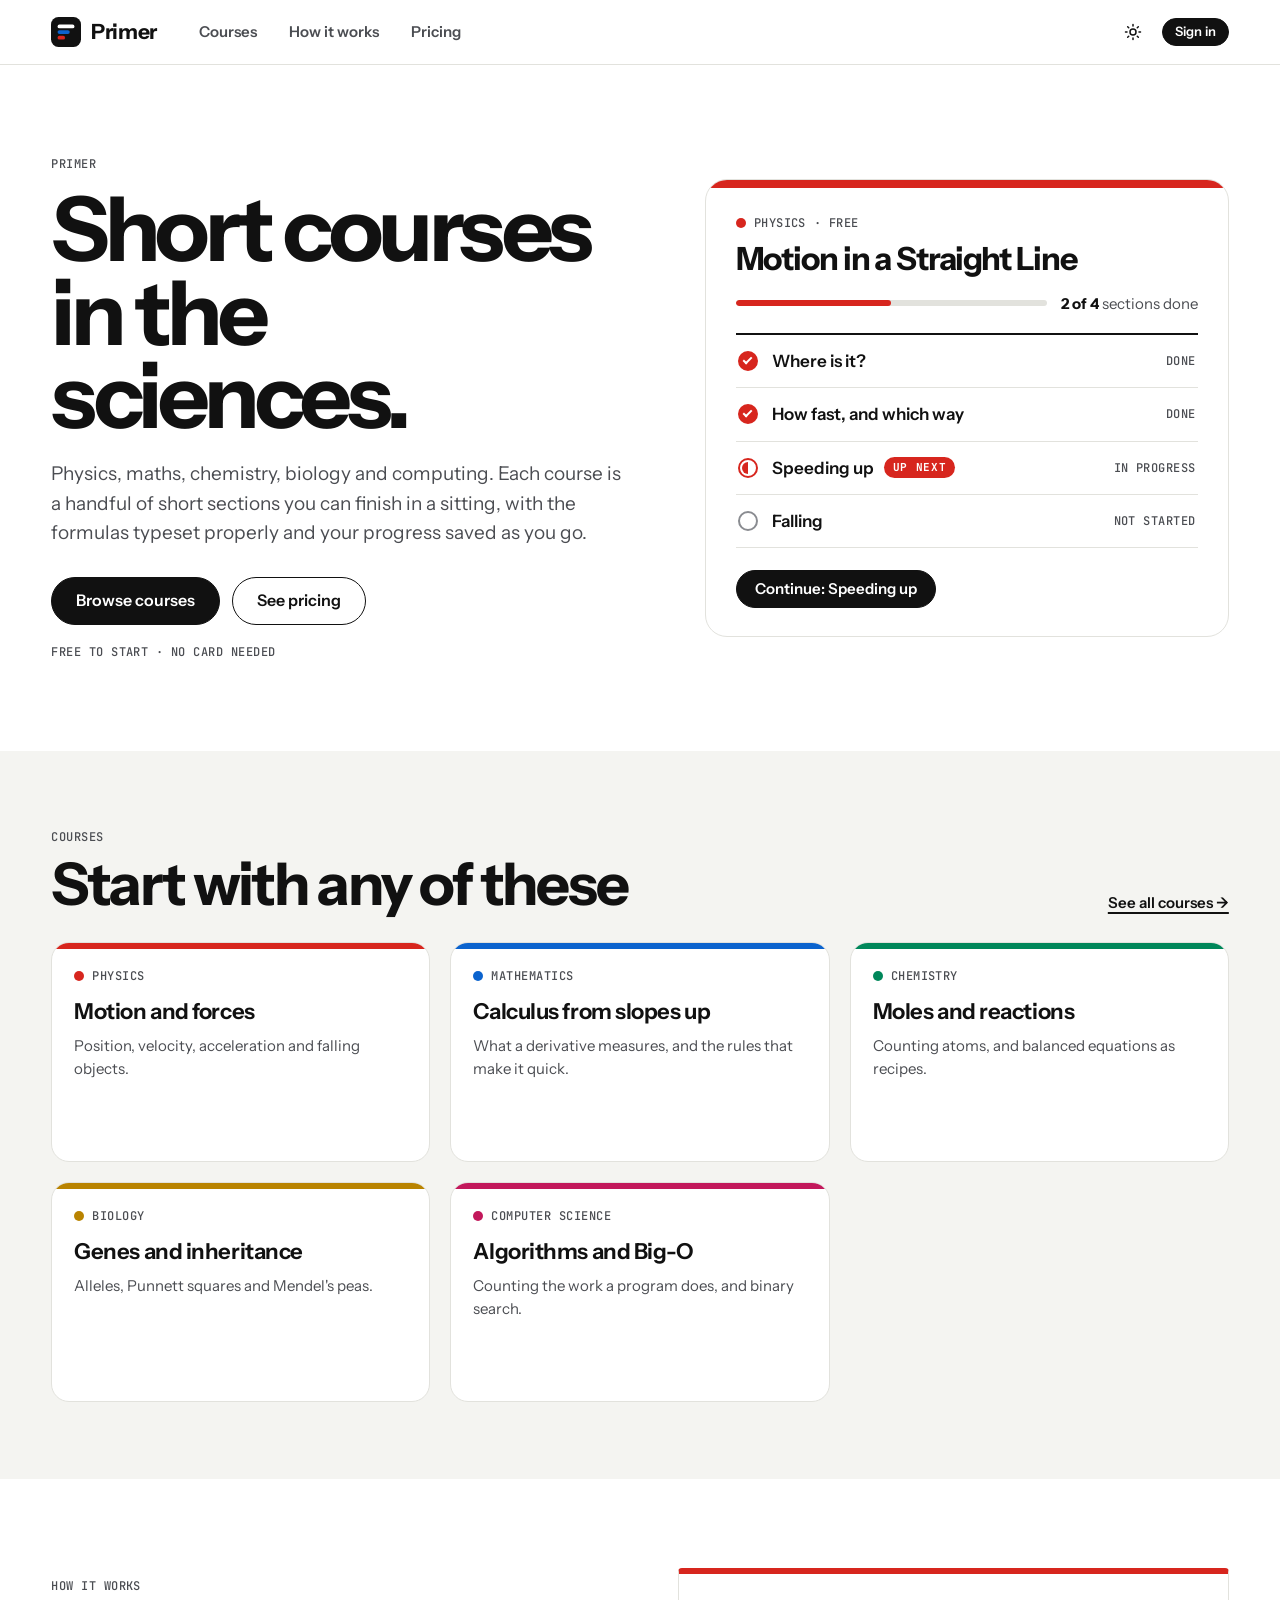
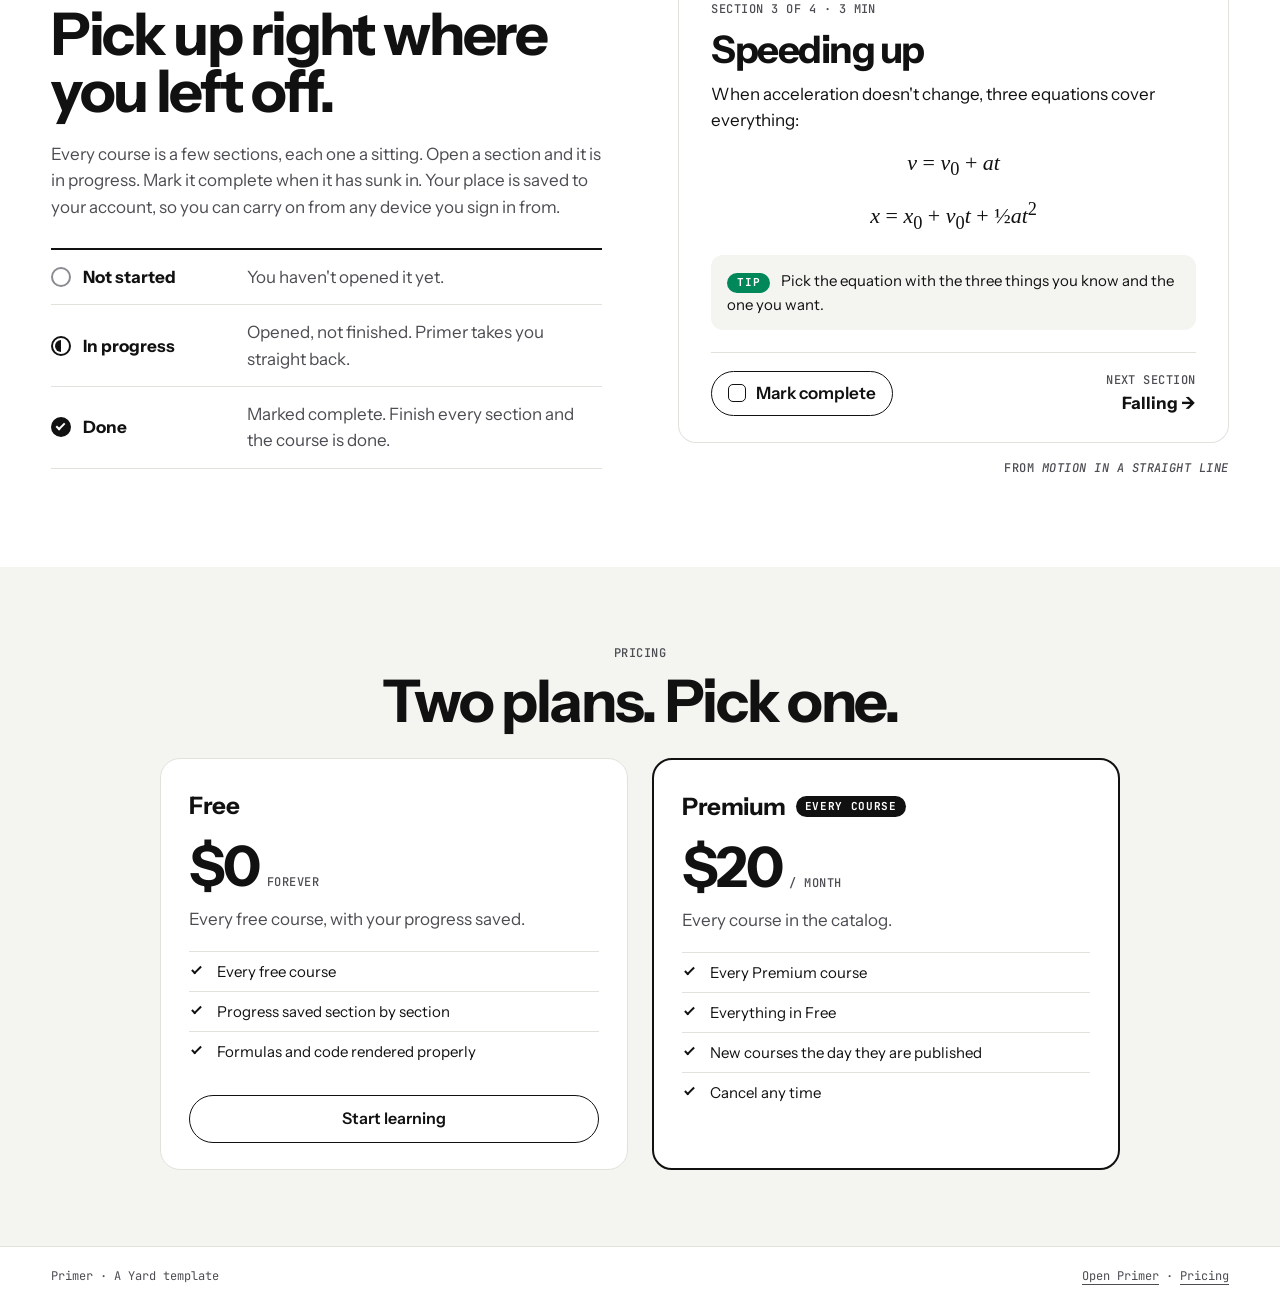
==== commit a1e8b240: "Center the landing page in a wide column and center pricing The landing page no longer spans the ful" ====
--- a/landing-page/index.html
+++ b/landing-page/index.html
@@ -175,7 +175,7 @@
       </section>
 
       <!-- ============================================================ pricing -->
-      <section class="band" id="pricing" aria-labelledby="pricing-title">
+      <section class="band band--center" id="pricing" aria-labelledby="pricing-title">
         <div class="wrap">
           <div class="band__head">
             <div>
--- a/landing-page/styles.css
+++ b/landing-page/styles.css
@@ -1,6 +1,6 @@
-/* Primer landing page. Same system as the app (app/styles.css): a clean,
- * full-width layout on white, courses as cards, and familiar section status
- * icons. The two bundles are deployed separately, so the tokens and the
+/* Primer landing page. Same system as the app (app/styles.css): a clean
+ * layout on white, courses as cards, and familiar section status icons. The
+ * app runs full-width; this page sits in a wide centred column instead. The two bundles are deployed separately, so the tokens and the
  * shared pieces (cards, status icons, progress bars) are repeated here rather
  * than shared.
  */
@@ -28,6 +28,7 @@
   --mono: "JetBrains Mono", ui-monospace, "SFMono-Regular", Menlo, Consolas, monospace;
 
   --gutter: clamp(16px, 4vw, 64px);
+  --wrap: 1440px;
 
   color-scheme: light;
 }
@@ -168,6 +169,8 @@
 
 .wrap {
   width: 100%;
+  max-width: var(--wrap);
+  margin: 0 auto;
   padding: 0 var(--gutter);
 }
 
@@ -923,6 +926,17 @@
   gap: 24px;
 }
 
+/* The pricing section is centred: heading over two plans of equal width. */
+.band--center .band__head {
+  justify-content: center;
+  text-align: center;
+}
+
+.band--center .plans {
+  max-width: 960px;
+  margin: 0 auto;
+}
+
 .plan {
   display: flex;
   flex-direction: column;
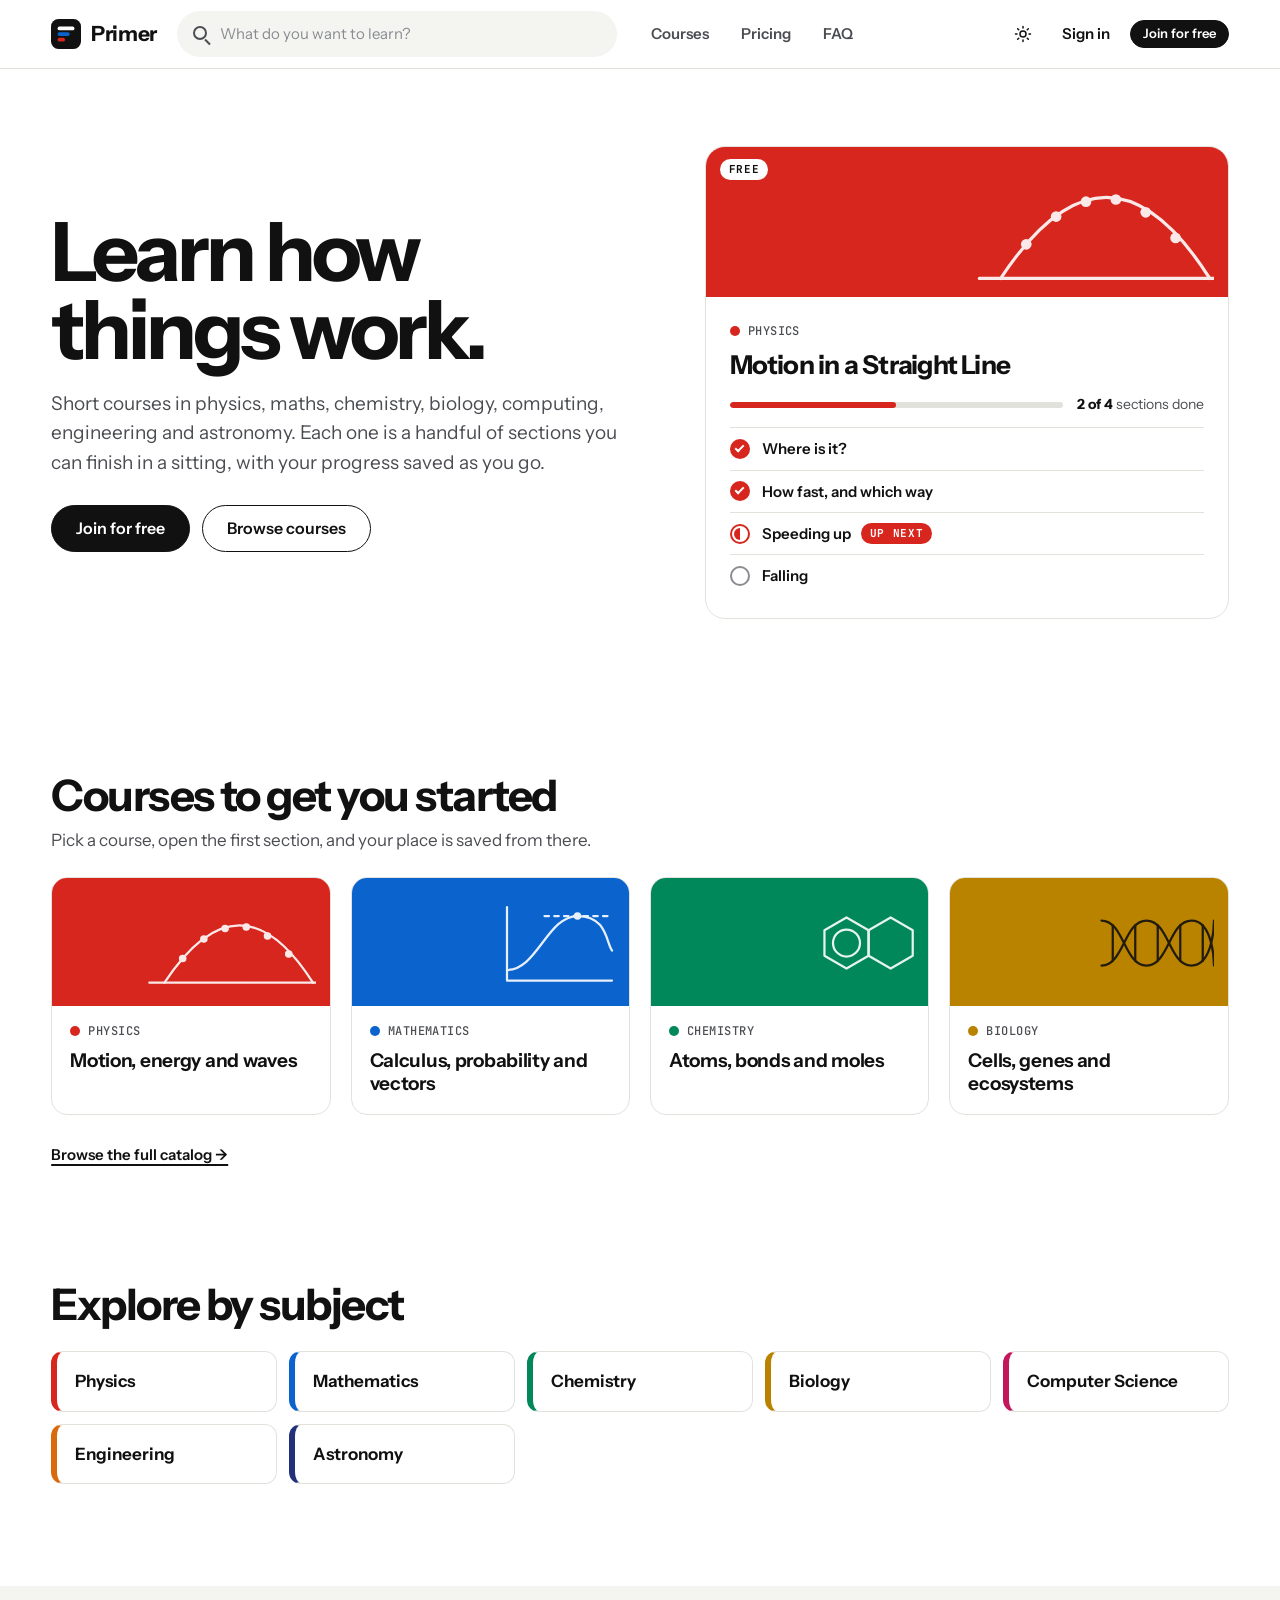
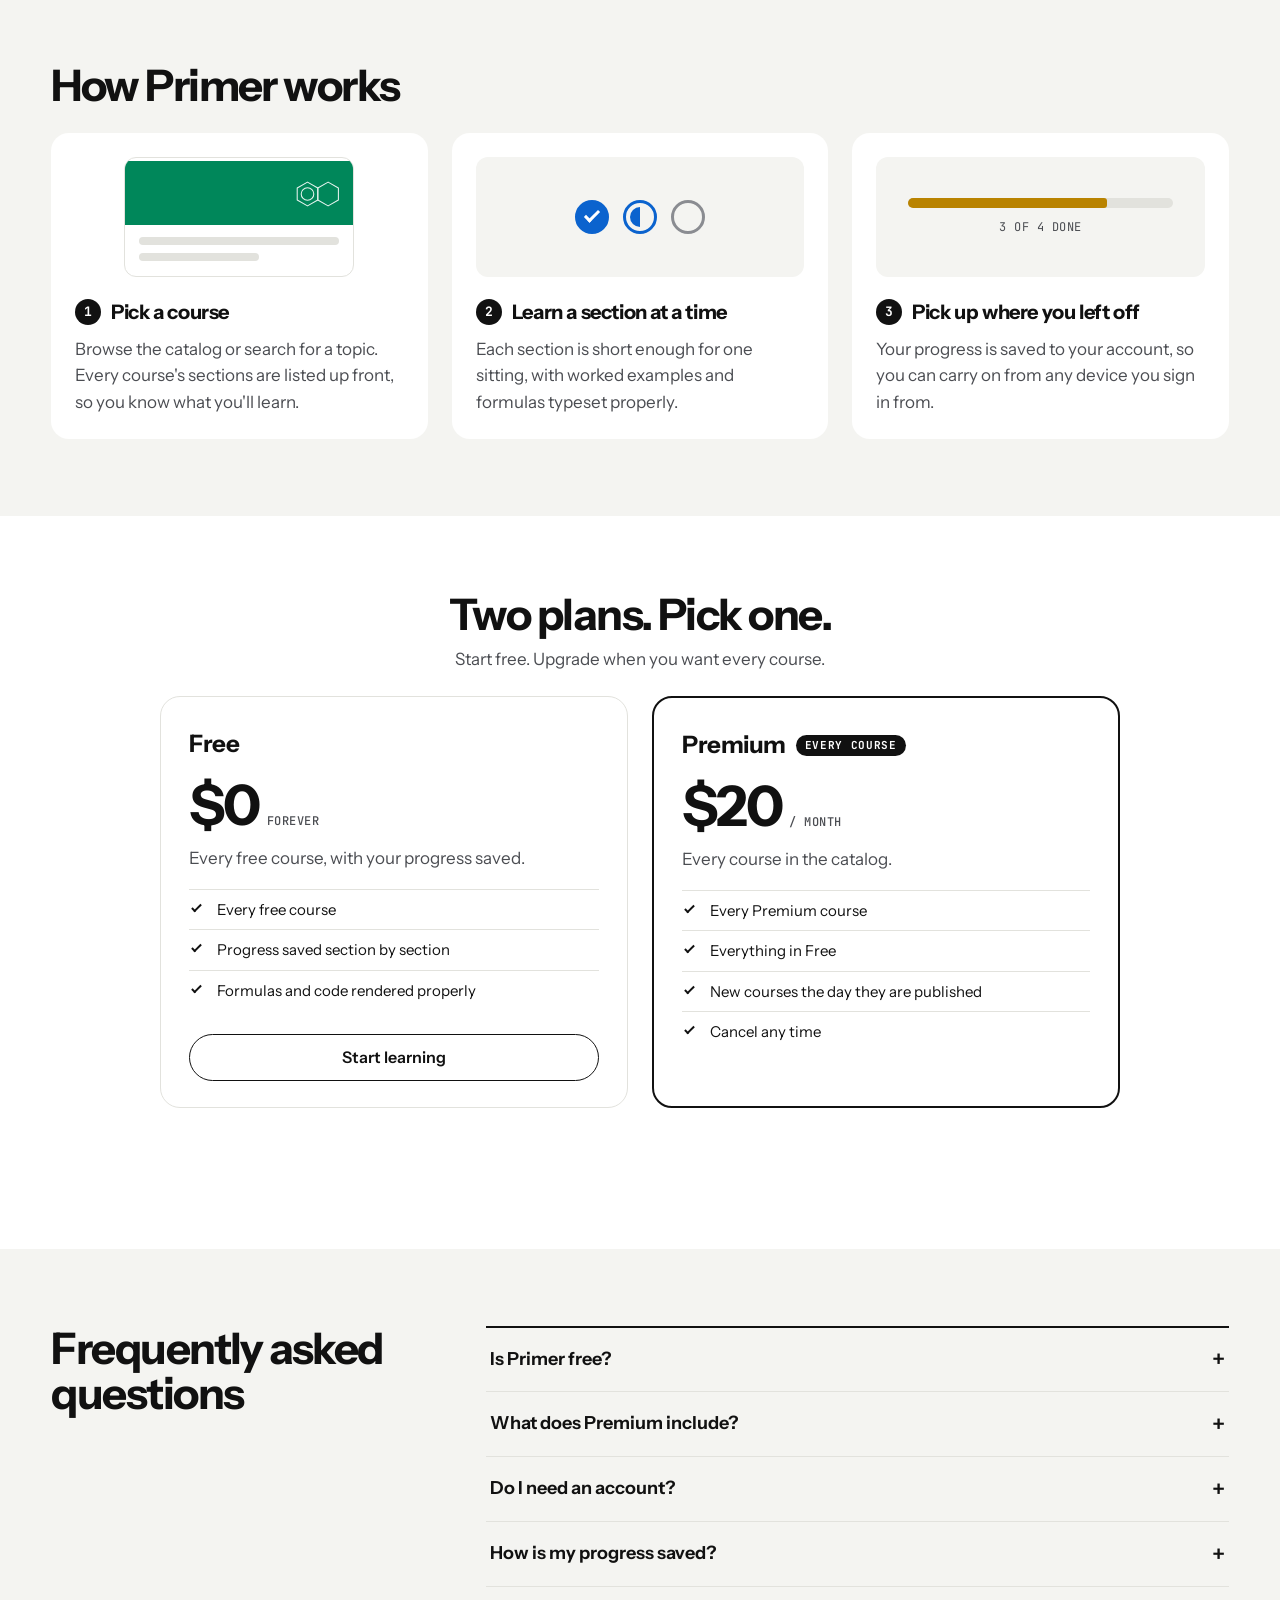
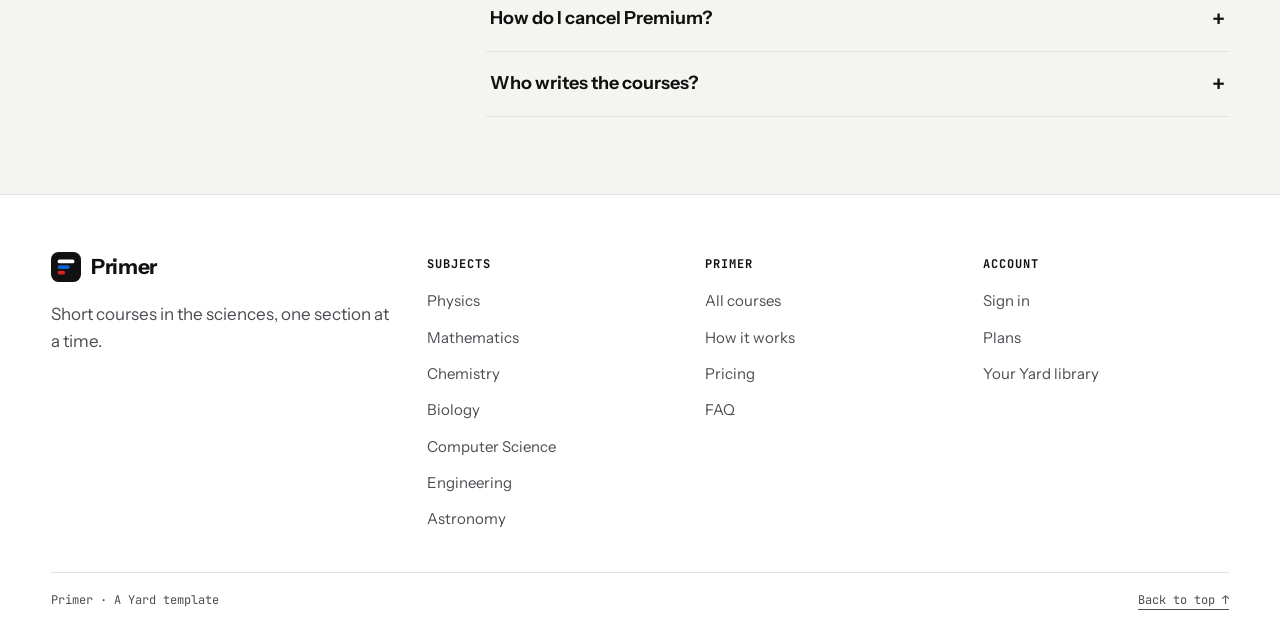
==== commit 0c70acab: "Lay out the landing page like a course catalog site, with search Restructure the landing page along " ====
--- a/landing-page/index.html
+++ b/landing-page/index.html
@@ -46,11 +46,20 @@
           </svg>
           <span class="brand__name">Primer</span>
         </a>
+
+        <!-- Works without JavaScript: a GET to app/?q=… is moved into the
+             app's hash by app.js. landing.js goes straight to app/#/?q=…. -->
+        <form class="search search--bar" action="app/" method="get" role="search" data-search>
+          <span class="search__icon" aria-hidden="true"></span>
+          <input class="search__input" type="search" name="q" placeholder="What do you want to learn?" aria-label="Search courses" maxlength="100" />
+        </form>
+
         <nav class="bar__nav" aria-label="Sections">
           <a href="#courses">Courses</a>
-          <a href="#how">How it works</a>
           <a href="#pricing">Pricing</a>
+          <a href="#faq">FAQ</a>
         </nav>
+
         <div class="bar__end">
           <button class="iconbtn" id="theme-toggle" type="button" title="Switch theme" aria-label="Switch theme">
             <svg class="icon-sun" viewBox="0 0 24 24" aria-hidden="true">
@@ -72,170 +81,274 @@
       <!-- ================================================================ hero -->
       <section class="hero wrap">
         <div class="hero__text">
-          <p class="label">Primer</p>
-          <h1>Short courses in the sciences.</h1>
+          <h1>Learn how things work.</h1>
           <p class="hero__lede" data-yard="tagline">
-            Physics, maths, chemistry, biology and computing. Each course is a handful of short
-            sections you can finish in a sitting, with the formulas typeset properly and your
+            Short courses in physics, maths, chemistry, biology, computing, engineering and
+            astronomy. Each one is a handful of sections you can finish in a sitting, with your
             progress saved as you go.
           </p>
-          <div class="actions">
-            <a class="btn btn--primary btn--lg" href="app/">Browse courses</a>
-            <a class="btn btn--lg" href="#pricing">See pricing</a>
-          </div>
-          <p class="hero__note label">Free to start · No card needed</p>
+          <form class="search search--hero" action="app/" method="get" role="search" data-search>
+            <span class="search__icon" aria-hidden="true"></span>
+            <input class="search__input" type="search" name="q" placeholder="What do you want to learn?" aria-label="Search courses" maxlength="100" />
+            <button class="btn btn--primary" type="submit">Search</button>
+          </form>
+          <div class="actions hero__actions">
+            <a class="btn btn--primary btn--lg" id="hero-cta" href="__yard/auth/login?return=/app/">Join for free</a>
+            <a class="btn btn--lg" href="app/">Browse courses</a>
+          </div>
         </div>
 
         <!-- What a course looks like once you've started it. -->
         <div class="preview" data-subject="physics" aria-label="A course in progress" role="img">
-          <p class="preview__meta"><span class="dot"></span>Physics <span class="label">· Free</span></p>
-          <p class="preview__title">Motion in a Straight Line</p>
-          <div class="preview__progress">
-            <span class="progress"><span class="progress__bar" style="width: 50%"></span></span>
-            <span><b>2 of 4</b> sections done</span>
-          </div>
-          <ol class="preview__sections">
-            <li><span class="status-icon" data-status="completed"></span><span>Where is it?</span><span class="label">Done</span></li>
-            <li><span class="status-icon" data-status="completed"></span><span>How fast, and which way</span><span class="label">Done</span></li>
-            <li><span class="status-icon" data-status="in_progress"></span><span>Speeding up <span class="badge badge--next">Up next</span></span><span class="label">In progress</span></li>
-            <li><span class="status-icon" data-status="not_started"></span><span>Falling</span><span class="label">Not started</span></li>
+          <span class="cover"><span class="cover__badges"><span class="badge">Free</span></span></span>
+          <div class="preview__body">
+            <p class="card__subject"><span class="dot"></span>Physics</p>
+            <p class="preview__title">Motion in a Straight Line</p>
+            <div class="preview__progress">
+              <span class="progress"><span class="progress__bar" style="width: 50%"></span></span>
+              <span><b>2 of 4</b> sections done</span>
+            </div>
+            <ol class="preview__sections">
+              <li><span class="status-icon" data-status="completed"></span><span>Where is it?</span></li>
+              <li><span class="status-icon" data-status="completed"></span><span>How fast, and which way</span></li>
+              <li><span class="status-icon" data-status="in_progress"></span><span>Speeding up <span class="badge badge--next">Up next</span></span></li>
+              <li><span class="status-icon" data-status="not_started"></span><span>Falling</span></li>
+            </ol>
+          </div>
+        </div>
+      </section>
+
+      <!-- ====================================================== stat strip -->
+      <!-- Real numbers from the catalog, filled in by landing.js. Hidden until
+           then, so it never shows a figure that isn't true. -->
+      <section class="stats" id="stats" aria-label="The catalog in numbers" hidden>
+        <dl class="wrap stats__row">
+          <div><dt>Courses</dt><dd data-stat="courses"></dd></div>
+          <div><dt>Sections</dt><dd data-stat="sections"></dd></div>
+          <div><dt>Subjects</dt><dd data-stat="subjects"></dd></div>
+          <div><dt>Hours of material</dt><dd data-stat="hours"></dd></div>
+          <div><dt>Free to start</dt><dd data-stat="free"></dd></div>
+        </dl>
+      </section>
+
+      <!-- ========================================================== courses -->
+      <section class="wrap block" id="courses" aria-labelledby="courses-title">
+        <div class="block__head">
+          <h2 id="courses-title">Courses to get you started</h2>
+          <p>Pick a course, open the first section, and your place is saved from there.</p>
+        </div>
+
+        <div class="tabs" role="tablist" aria-label="Course filter" id="course-tabs" hidden>
+          <button class="tab" role="tab" type="button" data-tab="all" aria-selected="true">All courses</button>
+          <button class="tab" role="tab" type="button" data-tab="free" aria-selected="false">Free</button>
+          <button class="tab" role="tab" type="button" data-tab="premium" aria-selected="false">Premium</button>
+        </div>
+
+        <!-- Subject cards are the fallback. landing.js replaces them with the
+             real courses from app/api/courses, which is public. -->
+        <ul class="grid" id="course-grid" role="tabpanel" aria-labelledby="courses-title">
+          <li><a class="card" data-subject="physics" href="app/#/?subject=physics"><span class="cover" aria-hidden="true"></span><span class="card__body"><span class="card__subject"><span class="dot"></span>Physics</span><span class="card__title">Motion, energy and waves</span></span></a></li>
+          <li><a class="card" data-subject="math" href="app/#/?subject=math"><span class="cover" aria-hidden="true"></span><span class="card__body"><span class="card__subject"><span class="dot"></span>Mathematics</span><span class="card__title">Calculus, probability and vectors</span></span></a></li>
+          <li><a class="card" data-subject="chemistry" href="app/#/?subject=chemistry"><span class="cover" aria-hidden="true"></span><span class="card__body"><span class="card__subject"><span class="dot"></span>Chemistry</span><span class="card__title">Atoms, bonds and moles</span></span></a></li>
+          <li><a class="card" data-subject="biology" href="app/#/?subject=biology"><span class="cover" aria-hidden="true"></span><span class="card__body"><span class="card__subject"><span class="dot"></span>Biology</span><span class="card__title">Cells, genes and ecosystems</span></span></a></li>
+        </ul>
+
+        <div class="block__more">
+          <button class="btn" type="button" id="show-more" hidden>Show more</button>
+          <a class="linkish" href="app/">Browse the full catalog →</a>
+        </div>
+      </section>
+
+      <!-- ========================================================= subjects -->
+      <section class="wrap block" id="subjects" aria-labelledby="subjects-title">
+        <div class="block__head">
+          <h2 id="subjects-title">Explore by subject</h2>
+        </div>
+        <ul class="subjects" id="subject-list">
+          <li><a class="subject" data-subject="physics" href="app/#/?subject=physics"><span class="dot"></span><span class="subject__name">Physics</span></a></li>
+          <li><a class="subject" data-subject="math" href="app/#/?subject=math"><span class="dot"></span><span class="subject__name">Mathematics</span></a></li>
+          <li><a class="subject" data-subject="chemistry" href="app/#/?subject=chemistry"><span class="dot"></span><span class="subject__name">Chemistry</span></a></li>
+          <li><a class="subject" data-subject="biology" href="app/#/?subject=biology"><span class="dot"></span><span class="subject__name">Biology</span></a></li>
+          <li><a class="subject" data-subject="cs" href="app/#/?subject=cs"><span class="dot"></span><span class="subject__name">Computer Science</span></a></li>
+          <li><a class="subject" data-subject="engineering" href="app/#/?subject=engineering"><span class="dot"></span><span class="subject__name">Engineering</span></a></li>
+          <li><a class="subject" data-subject="astronomy" href="app/#/?subject=astronomy"><span class="dot"></span><span class="subject__name">Astronomy</span></a></li>
+        </ul>
+      </section>
+
+      <!-- ====================================================== how it works -->
+      <section class="band" id="how" aria-labelledby="how-title">
+        <div class="wrap">
+          <div class="block__head">
+            <h2 id="how-title">How Primer works</h2>
+          </div>
+          <ol class="steps">
+            <li class="step">
+              <div class="step__art step__art--card" data-subject="chemistry" aria-hidden="true">
+                <span class="cover"></span>
+                <span class="step__lines"><i></i><i></i></span>
+              </div>
+              <h3><span class="step__no">1</span> Pick a course</h3>
+              <p>Browse the catalog or search for a topic. Every course's sections are listed up front, so you know what you'll learn.</p>
+            </li>
+            <li class="step">
+              <div class="step__art step__art--status" data-subject="math" aria-hidden="true">
+                <span class="status-icon" data-status="completed"></span>
+                <span class="status-icon" data-status="in_progress"></span>
+                <span class="status-icon" data-status="not_started"></span>
+              </div>
+              <h3><span class="step__no">2</span> Learn a section at a time</h3>
+              <p>Each section is short enough for one sitting, with worked examples and formulas typeset properly.</p>
+            </li>
+            <li class="step">
+              <div class="step__art step__art--progress" data-subject="biology" aria-hidden="true">
+                <span class="progress"><span class="progress__bar" style="width: 75%"></span></span>
+                <span class="step__caption">3 of 4 done</span>
+              </div>
+              <h3><span class="step__no">3</span> Pick up where you left off</h3>
+              <p>Your progress is saved to your account, so you can carry on from any device you sign in from.</p>
+            </li>
           </ol>
-          <span class="btn btn--primary preview__cta">Continue: Speeding up</span>
-        </div>
-      </section>
-
-      <!-- ========================================================== courses -->
-      <section class="band" id="courses" aria-labelledby="courses-title">
-        <div class="wrap">
-          <div class="band__head">
-            <div>
-              <p class="label">Courses</p>
-              <h2 id="courses-title">Start with any of these</h2>
+        </div>
+      </section>
+
+      <!-- ============================================================ pricing -->
+      <section class="wrap block block--center" id="pricing" aria-labelledby="pricing-title">
+        <div class="block__head">
+          <h2 id="pricing-title">Two plans. Pick one.</h2>
+          <p>Start free. Upgrade when you want every course.</p>
+        </div>
+
+        <!-- Complete markup: pricing.js only fills in names, prices and the
+             Premium tier's id from window.yard.project.tiers, so the page
+             never carries a tier id or a price of its own. -->
+        <div class="plans" id="plans">
+          <article class="plan" data-plan="free">
+            <p class="plan__name" data-name>Free</p>
+            <p class="plan__price"><span data-amount>$0</span> <span class="label">forever</span></p>
+            <p class="plan__blurb" data-blurb>Every free course, with your progress saved.</p>
+            <ul class="plan__features" data-features>
+              <li>Every free course</li>
+              <li>Progress saved section by section</li>
+              <li>Formulas and code rendered properly</li>
+            </ul>
+            <div class="plan__actions">
+              <a class="btn btn--lg" id="free-cta" href="__yard/auth/login?return=/app/">Start learning</a>
             </div>
-            <a class="linkish" id="courses-all" href="app/">See all courses →</a>
-          </div>
-
-          <!-- Subject cards are the fallback. landing.js replaces them with
-               the real courses from app/api/courses, which is public. -->
-          <ul class="grid" id="course-grid">
-            <li><a class="card" data-subject="physics" href="app/"><span class="card__top"><span class="card__subject"><span class="dot"></span>Physics</span></span><span class="card__title">Motion and forces</span><span class="card__summary">Position, velocity, acceleration and falling objects.</span></a></li>
-            <li><a class="card" data-subject="math" href="app/"><span class="card__top"><span class="card__subject"><span class="dot"></span>Mathematics</span></span><span class="card__title">Calculus from slopes up</span><span class="card__summary">What a derivative measures, and the rules that make it quick.</span></a></li>
-            <li><a class="card" data-subject="chemistry" href="app/"><span class="card__top"><span class="card__subject"><span class="dot"></span>Chemistry</span></span><span class="card__title">Moles and reactions</span><span class="card__summary">Counting atoms, and balanced equations as recipes.</span></a></li>
-            <li><a class="card" data-subject="biology" href="app/"><span class="card__top"><span class="card__subject"><span class="dot"></span>Biology</span></span><span class="card__title">Genes and inheritance</span><span class="card__summary">Alleles, Punnett squares and Mendel's peas.</span></a></li>
-            <li><a class="card" data-subject="cs" href="app/"><span class="card__top"><span class="card__subject"><span class="dot"></span>Computer Science</span></span><span class="card__title">Algorithms and Big-O</span><span class="card__summary">Counting the work a program does, and binary search.</span></a></li>
-          </ul>
-        </div>
-      </section>
-
-      <!-- ====================================================== how it works -->
-      <section class="wrap how" id="how" aria-labelledby="how-title">
-        <div class="how__text">
-          <p class="label">How it works</p>
-          <h2 id="how-title">Pick up right where you left off.</h2>
-          <p>
-            Every course is a few sections, each one a sitting. Open a section and it is in
-            progress. Mark it complete when it has sunk in. Your place is saved to your account,
-            so you can carry on from any device you sign in from.
-          </p>
-          <dl class="states">
-            <div>
-              <dt><span class="status-icon" data-status="not_started"></span>Not started</dt>
-              <dd>You haven't opened it yet.</dd>
+          </article>
+
+          <article class="plan plan--premium" data-plan="premium">
+            <p class="plan__name"><span data-name>Premium</span> <span class="badge">Every course</span></p>
+            <p class="plan__price"><span data-amount>$20</span> <span class="label" data-per>/ month</span></p>
+            <p class="plan__blurb" data-blurb>Every course in the catalog.</p>
+            <ul class="plan__features" data-features>
+              <li>Every Premium course</li>
+              <li>Everything in Free</li>
+              <li>New courses the day they are published</li>
+              <li>Cancel any time</li>
+            </ul>
+            <div class="plan__actions">
+              <!-- data-action buttons are wired by embed.js. The tier id is
+                   set by pricing.js; a checkout without one would buy the
+                   default tier, which is Free. -->
+              <button class="btn btn--primary btn--lg" type="button" data-action="checkout" data-buy hidden>Get Premium</button>
+              <button class="btn btn--lg" type="button" data-action="trial" data-trial hidden>Start a free trial</button>
+              <p class="plan__current" data-current hidden>
+                This is your plan.
+                <a data-manage href="https://yard.sh/library">Manage it in your Yard library</a>
+              </p>
+              <p class="plan__current" data-team hidden>
+                You're on the project's team, so every course is already open to you.
+              </p>
             </div>
-            <div>
-              <dt><span class="status-icon" data-status="in_progress"></span>In progress</dt>
-              <dd>Opened, not finished. Primer takes you straight back.</dd>
-            </div>
-            <div>
-              <dt><span class="status-icon" data-status="completed"></span>Done</dt>
-              <dd>Marked complete. Finish every section and the course is done.</dd>
-            </div>
-          </dl>
-        </div>
-
-        <!-- A section as the reader shows it. -->
-        <figure class="specimen" data-subject="physics" aria-label="A sample section">
-          <div class="specimen__page">
-            <p class="label">Section 3 of 4 · 3 min</p>
-            <p class="specimen__title">Speeding up</p>
-            <p>When acceleration doesn't change, three equations cover everything:</p>
-            <p class="formula"><i>v</i> = <i>v</i><sub>0</sub> + <i>at</i></p>
-            <p class="formula"><i>x</i> = <i>x</i><sub>0</sub> + <i>v</i><sub>0</sub><i>t</i> + ½<i>at</i><sup>2</sup></p>
-            <div class="specimen__tip">
-              <span>Tip</span>
-              Pick the equation with the three things you know and the one you want.
-            </div>
-            <div class="specimen__foot">
-              <span class="specimen__check"><span class="box" aria-hidden="true"></span> Mark complete</span>
-              <span class="specimen__next"><span class="label">Next section</span>Falling →</span>
-            </div>
-          </div>
-          <figcaption class="label">From <em>Motion in a Straight Line</em></figcaption>
-        </figure>
-      </section>
-
-      <!-- ============================================================ pricing -->
-      <section class="band band--center" id="pricing" aria-labelledby="pricing-title">
-        <div class="wrap">
-          <div class="band__head">
-            <div>
-              <p class="label">Pricing</p>
-              <h2 id="pricing-title">Two plans. Pick one.</h2>
-            </div>
-          </div>
-
-          <!-- Complete markup: pricing.js only fills in names, prices and the
-               Premium tier's id from window.yard.project.tiers, so the page
-               never carries a tier id or a price of its own. -->
-          <div class="plans" id="plans">
-            <article class="plan" data-plan="free">
-              <p class="plan__name" data-name>Free</p>
-              <p class="plan__price"><span data-amount>$0</span> <span class="label">forever</span></p>
-              <p class="plan__blurb" data-blurb>Every free course, with your progress saved.</p>
-              <ul class="plan__features" data-features>
-                <li>Every free course</li>
-                <li>Progress saved section by section</li>
-                <li>Formulas and code rendered properly</li>
-              </ul>
-              <div class="plan__actions">
-                <a class="btn btn--lg" id="free-cta" href="__yard/auth/login?return=/app/">Start learning</a>
-              </div>
-            </article>
-
-            <article class="plan plan--premium" data-plan="premium">
-              <p class="plan__name"><span data-name>Premium</span> <span class="badge">Every course</span></p>
-              <p class="plan__price"><span data-amount>$20</span> <span class="label" data-per>/ month</span></p>
-              <p class="plan__blurb" data-blurb>Every course in the catalog.</p>
-              <ul class="plan__features" data-features>
-                <li>Every Premium course</li>
-                <li>Everything in Free</li>
-                <li>New courses the day they are published</li>
-                <li>Cancel any time</li>
-              </ul>
-              <div class="plan__actions">
-                <!-- data-action buttons are wired by embed.js. The tier id is
-                     set by pricing.js; a checkout without one would buy the
-                     default tier, which is Free. -->
-                <button class="btn btn--primary btn--lg" type="button" data-action="checkout" data-buy hidden>Get Premium</button>
-                <button class="btn btn--lg" type="button" data-action="trial" data-trial hidden>Start a free trial</button>
-                <p class="plan__current" data-current hidden>
-                  This is your plan.
-                  <a data-manage href="https://yard.sh/library">Manage it in your Yard library</a>
-                </p>
-                <p class="plan__current" data-team hidden>
-                  You're on the project's team, so every course is already open to you.
-                </p>
-              </div>
-            </article>
+          </article>
+        </div>
+      </section>
+
+      <!-- ================================================================ faq -->
+      <section class="band" id="faq" aria-labelledby="faq-title">
+        <div class="wrap faq">
+          <div class="block__head">
+            <h2 id="faq-title">Frequently asked questions</h2>
+          </div>
+          <div class="faq__list">
+            <details>
+              <summary>Is Primer free?</summary>
+              <p>Yes. Every course marked Free is free to take, with your progress saved, as long as you're signed in. Premium courses need the Premium plan.</p>
+            </details>
+            <details>
+              <summary>What does Premium include?</summary>
+              <p>Every course in the catalog, Free and Premium, including new courses the day they are published. It's a monthly subscription; the price is in the Pricing section above.</p>
+            </details>
+            <details>
+              <summary>Do I need an account?</summary>
+              <p>You can browse every course and its list of sections without one. To read a section and save your progress, sign in with your Yard account.</p>
+            </details>
+            <details>
+              <summary>How is my progress saved?</summary>
+              <p>Opening a section marks it in progress, and you mark it complete when you've finished. Both are saved to your account, so the course picks up where you left off on any device.</p>
+            </details>
+            <details>
+              <summary>How do I cancel Premium?</summary>
+              <p>From your Yard library, where your subscription is listed. Payments and cancellations are handled by Yard.</p>
+            </details>
+            <details>
+              <summary>Who writes the courses?</summary>
+              <p>The team that runs this Primer. They write and edit every course and section from Primer's admin panel.</p>
+            </details>
           </div>
         </div>
       </section>
     </main>
 
     <footer class="foot">
-      <div class="wrap foot__inner">
-        <span>Primer · A Yard template <span class="version" data-yard="latest_release.tag_name"></span></span>
-        <span><a href="app/">Open Primer</a> · <a href="#pricing">Pricing</a></span>
+      <div class="wrap">
+        <div class="foot__cols">
+          <div class="foot__brand">
+            <a class="brand" href="./" aria-label="Primer home">
+              <svg class="brand__mark" viewBox="0 0 32 32" aria-hidden="true">
+                <rect class="brand__bg" width="32" height="32" rx="8" />
+                <rect class="brand__a" x="7" y="8" width="18" height="4" rx="2" />
+                <rect class="brand__b" x="7" y="14" width="13" height="4" rx="2" />
+                <rect class="brand__c" x="7" y="20" width="8" height="4" rx="2" />
+              </svg>
+              <span class="brand__name">Primer</span>
+            </a>
+            <p>Short courses in the sciences, one section at a time.</p>
+          </div>
+          <nav class="foot__col" aria-labelledby="foot-subjects">
+            <h2 id="foot-subjects">Subjects</h2>
+            <ul id="foot-subject-list">
+              <li><a href="app/#/?subject=physics">Physics</a></li>
+              <li><a href="app/#/?subject=math">Mathematics</a></li>
+              <li><a href="app/#/?subject=chemistry">Chemistry</a></li>
+              <li><a href="app/#/?subject=biology">Biology</a></li>
+              <li><a href="app/#/?subject=cs">Computer Science</a></li>
+              <li><a href="app/#/?subject=engineering">Engineering</a></li>
+              <li><a href="app/#/?subject=astronomy">Astronomy</a></li>
+            </ul>
+          </nav>
+          <nav class="foot__col" aria-labelledby="foot-primer">
+            <h2 id="foot-primer">Primer</h2>
+            <ul>
+              <li><a href="app/">All courses</a></li>
+              <li><a href="#how">How it works</a></li>
+              <li><a href="#pricing">Pricing</a></li>
+              <li><a href="#faq">FAQ</a></li>
+            </ul>
+          </nav>
+          <nav class="foot__col" aria-labelledby="foot-account">
+            <h2 id="foot-account">Account</h2>
+            <ul>
+              <li><a id="foot-account-link" href="__yard/auth/login?return=/app/">Sign in</a></li>
+              <li><a href="#pricing">Plans</a></li>
+              <li><a href="https://yard.sh/library">Your Yard library</a></li>
+            </ul>
+          </nav>
+        </div>
+        <div class="foot__base">
+          <span>Primer · A Yard template <span class="version" data-yard="latest_release.tag_name"></span></span>
+          <a href="#main">Back to top ↑</a>
+        </div>
       </div>
     </footer>
   </body>
--- a/landing-page/styles.css
+++ b/landing-page/styles.css
@@ -1,6 +1,8 @@
-/* Primer landing page. Same system as the app (app/styles.css): a clean
- * layout on white, courses as cards, and familiar section status icons. The
- * app runs full-width; this page sits in a wide centred column instead. The two bundles are deployed separately, so the tokens and the
+/* Primer landing page, laid out like the big course catalogs: a header with
+ * search, a hero, the catalog in numbers, rows of course cards, subjects,
+ * how it works, pricing, an FAQ and a large footer. Same system as the app
+ * (app/styles.css): Instrument Sans, subject colours, the same course cards.
+ * The app runs full-width; this page sits in a wide centred column. The two bundles are deployed separately, so the tokens and the
  * shared pieces (cards, status icons, progress bars) are repeated here rather
  * than shared.
  */
@@ -337,8 +339,8 @@
 .bar__inner {
   display: flex;
   align-items: center;
-  gap: 28px;
-  height: 64px;
+  gap: 20px;
+  height: 68px;
 }
 
 .brand {
@@ -540,65 +542,211 @@
   transform: rotate(45deg);
 }
 
+/* ---------------------------------------------------------------- search */
+
+.search {
+  position: relative;
+  display: flex;
+  align-items: center;
+  gap: 8px;
+}
+
+.search__icon {
+  position: absolute;
+  left: 16px;
+  top: 50%;
+  width: 14px;
+  height: 14px;
+  margin-top: -8px;
+  border: 2px solid var(--ink-2);
+  border-radius: 50%;
+  pointer-events: none;
+}
+
+.search__icon::after {
+  content: "";
+  position: absolute;
+  right: -6px;
+  bottom: -5px;
+  width: 7px;
+  height: 2px;
+  background: var(--ink-2);
+  transform: rotate(45deg);
+}
+
+.search__input {
+  width: 100%;
+  min-width: 0;
+  padding: 10px 18px 10px 42px;
+  font: inherit;
+  font-size: 15px;
+  color: var(--ink);
+  background: var(--bg-2);
+  border: 1.5px solid transparent;
+  border-radius: 999px;
+}
+
+.search__input:hover {
+  border-color: var(--rule);
+}
+
+.search__input:focus {
+  background: var(--bg);
+  border-color: var(--ink);
+}
+
+.search__input::placeholder {
+  color: var(--ink-3);
+}
+
+.search--bar {
+  flex: 1;
+  max-width: 440px;
+}
+
+.search--hero {
+  display: none;
+  max-width: 520px;
+  margin: 0 0 18px;
+}
+
+.search--hero .search__input {
+  padding-top: 13px;
+  padding-bottom: 13px;
+  font-size: 16px;
+}
+
+.auth__link {
+  padding: 7px 10px;
+  font-size: 15px;
+  font-weight: 600;
+  text-decoration: none;
+  color: var(--ink);
+}
+
+.auth__link:hover {
+  text-decoration: underline;
+  text-underline-offset: 4px;
+}
+
 /* ------------------------------------------------------------------ hero */
 
 .hero {
   display: grid;
   grid-template-columns: minmax(0, 1.1fr) minmax(0, 1fr);
-  gap: clamp(40px, 6vw, 120px);
-  align-items: center;
-  padding-top: clamp(48px, 7vw, 112px);
-  padding-bottom: clamp(56px, 7vw, 120px);
+  gap: clamp(40px, 6vw, 96px);
+  align-items: center;
+  padding-top: clamp(40px, 6vw, 88px);
+  padding-bottom: clamp(40px, 6vw, 88px);
 }
 
 .hero h1 {
-  max-width: 13ch;
-  margin: 14px 0 22px;
-  font-size: clamp(48px, 7vw, 112px);
+  max-width: 12ch;
+  margin: 0 0 20px;
+  font-size: clamp(46px, 6.4vw, 96px);
   font-weight: 700;
-  line-height: 0.93;
+  line-height: 0.95;
   letter-spacing: -0.05em;
 }
 
 .hero__lede {
-  max-width: 54ch;
-  margin: 0 0 30px;
+  max-width: 52ch;
+  margin: 0 0 28px;
   font-size: 19px;
   color: var(--ink-2);
 }
 
-.hero__note {
-  margin-top: 18px;
-}
-
-/* The course preview: a course page's key facts on one card. */
+/* A course in progress, drawn with the same pieces as the app's cards. */
 .preview {
-  position: relative;
-  max-width: 620px;
+  width: 100%;
+  max-width: 560px;
   justify-self: end;
-  width: 100%;
-  padding: 30px 30px 28px;
   overflow: hidden;
   background: var(--bg);
   border: 1px solid var(--rule);
-  border-radius: 22px;
-}
-
-.preview::before {
-  content: "";
-  position: absolute;
-  top: 0;
-  left: 0;
-  right: 0;
-  height: 8px;
-  background: var(--accent);
-}
-
-.preview__meta {
-  display: flex;
-  align-items: center;
-  gap: 8px;
-  margin: 4px 0 0;
+  border-radius: 20px;
+}
+
+.preview .cover {
+  height: 150px;
+}
+
+.preview__body {
+  padding: 20px 24px 22px;
+}
+
+.preview__body .card__subject {
+  margin: 0;
+}
+
+.preview__title {
+  margin: 8px 0 14px;
+  font-size: 26px;
+  font-weight: 700;
+  line-height: 1.1;
+  letter-spacing: -0.03em;
+}
+
+.preview__progress {
+  display: flex;
+  align-items: center;
+  gap: 14px;
+  margin-bottom: 12px;
+  font-size: 14px;
+  color: var(--ink-2);
+}
+
+.preview__progress b {
+  color: var(--ink);
+}
+
+.preview__sections {
+  margin: 0;
+  padding: 0;
+  list-style: none;
+}
+
+.preview__sections li {
+  display: flex;
+  align-items: center;
+  gap: 12px;
+  padding: 9px 0;
+  font-size: 15px;
+  font-weight: 600;
+  border-top: 1px solid var(--rule);
+}
+
+.preview__sections li > span:last-child {
+  display: flex;
+  flex-wrap: wrap;
+  align-items: center;
+  gap: 4px 10px;
+}
+
+/* ---------------------------------------------------------------- stats */
+
+.stats {
+  border-top: 1px solid var(--rule);
+  border-bottom: 1px solid var(--rule);
+  background: var(--bg-2);
+}
+
+.stats__row {
+  display: grid;
+  grid-template-columns: repeat(5, minmax(0, 1fr));
+  gap: 16px;
+  margin: 0 auto;
+  padding-top: 26px;
+  padding-bottom: 26px;
+}
+
+.stats__row div {
+  display: flex;
+  flex-direction: column-reverse;
+  gap: 2px;
+}
+
+.stats dt {
   font-family: var(--mono);
   font-size: 12px;
   font-weight: 500;
@@ -607,83 +755,98 @@
   color: var(--ink-2);
 }
 
-.preview__title {
-  margin: 10px 0 16px;
-  font-size: 32px;
+.stats dd {
+  margin: 0;
+  font-size: clamp(30px, 3.4vw, 44px);
+  font-weight: 700;
+  line-height: 1;
+  letter-spacing: -0.04em;
+  font-variant-numeric: tabular-nums;
+}
+
+/* --------------------------------------------------------------- blocks */
+
+.block {
+  padding-top: clamp(56px, 6vw, 88px);
+  padding-bottom: clamp(24px, 3vw, 40px);
+}
+
+.block__head {
+  display: flex;
+  flex-direction: column;
+  gap: 8px;
+  margin-bottom: 24px;
+}
+
+.block__head h2 {
+  margin: 0;
+  font-size: clamp(30px, 3.4vw, 44px);
   font-weight: 700;
   line-height: 1.05;
   letter-spacing: -0.035em;
 }
 
-.preview__progress {
-  display: flex;
-  align-items: center;
-  gap: 14px;
-  margin-bottom: 18px;
+.block__head p {
+  max-width: 60ch;
+  margin: 0;
+  color: var(--ink-2);
+}
+
+.block__more {
+  display: flex;
+  flex-wrap: wrap;
+  align-items: center;
+  gap: 16px 28px;
+  margin-top: 28px;
+}
+
+.band {
+  padding: clamp(56px, 6vw, 88px) 0;
+  background: var(--bg-2);
+}
+
+.block + .band {
+  margin-top: clamp(40px, 5vw, 64px);
+}
+
+.band + .block {
+  padding-bottom: clamp(56px, 6vw, 88px);
+}
+
+/* Tabs, like the "most popular / new" switch on big catalogs. */
+.tabs {
+  display: flex;
+  gap: 4px;
+  margin: 0 0 22px;
+  border-bottom: 1px solid var(--rule);
+}
+
+.tab {
+  padding: 10px 16px;
   font-size: 15px;
-  color: var(--ink-2);
-}
-
-.preview__progress b {
+  font-weight: 600;
+  color: var(--ink-2);
+  background: none;
+  border: 0;
+  border-bottom: 3px solid transparent;
+  margin-bottom: -1px;
+  cursor: pointer;
+}
+
+.tab:hover {
   color: var(--ink);
 }
 
-.preview__sections {
-  margin: 0 0 22px;
-  padding: 0;
-  list-style: none;
-  border-top: 2px solid var(--ink);
-}
-
-.preview__sections li {
-  display: grid;
-  grid-template-columns: 20px minmax(0, 1fr) auto;
-  align-items: center;
-  gap: 14px;
-  padding: 13px 2px;
-  font-weight: 600;
-  border-bottom: 1px solid var(--rule);
-}
-
-.preview__sections li > span:nth-child(2) {
-  display: flex;
-  flex-wrap: wrap;
-  align-items: center;
-  gap: 4px 10px;
-}
-
-.preview__cta {
-  cursor: default;
-}
-
-/* --------------------------------------------------------------- courses */
-
-.band {
-  padding: clamp(56px, 6vw, 96px) 0;
-  background: var(--bg-2);
-}
-
-.band__head {
-  display: flex;
-  flex-wrap: wrap;
-  align-items: flex-end;
-  justify-content: space-between;
-  gap: 16px;
-  margin-bottom: 28px;
-}
-
-.band h2,
-.how h2 {
-  margin: 10px 0 0;
-  font-size: clamp(34px, 4.6vw, 64px);
-  font-weight: 700;
-  line-height: 0.98;
-  letter-spacing: -0.04em;
-}
+.tab[aria-selected="true"] {
+  color: var(--ink);
+  border-bottom-color: var(--ink);
+}
+
+/* ----------------------------------------------------------------- cards */
 
 .grid {
   display: grid;
-  grid-template-columns: repeat(auto-fill, minmax(300px, 1fr));
+  grid-template-columns: repeat(4, minmax(0, 1fr));
   gap: 20px;
   margin: 0;
   padding: 0;
@@ -699,39 +862,67 @@
   display: flex;
   flex: 1;
   flex-direction: column;
-  min-height: 220px;
-  padding: 24px 22px 20px;
   overflow: hidden;
   text-decoration: none;
   background: var(--bg);
   border: 1px solid var(--rule);
-  border-radius: 18px;
+  border-radius: 16px;
   transition:
     border-color 120ms ease-out,
     transform 120ms ease-out;
 }
 
-.card::before {
-  content: "";
-  position: absolute;
-  top: 0;
-  left: 0;
-  right: 0;
-  height: 6px;
-  background: var(--accent, var(--ink));
-}
-
 .card:hover {
   border-color: var(--ink-3);
   transform: translateY(-2px);
 }
 
-.card__top {
-  display: flex;
-  flex-wrap: wrap;
-  align-items: center;
-  justify-content: space-between;
-  gap: 8px;
+.card:hover .card__title {
+  text-decoration: underline;
+  text-decoration-thickness: 1.5px;
+  text-underline-offset: 3px;
+}
+
+/* The cover stands in for a course photo: the subject's colour with its
+   line drawing (--motif, below) in the cover's text colour. */
+.cover {
+  position: relative;
+  display: block;
+  flex: none;
+  height: 128px;
+  color: var(--accent-ink, var(--bg));
+  background: var(--accent, var(--ink));
+}
+
+.cover::after {
+  content: "";
+  position: absolute;
+  inset: 12px 14px 10px 30%;
+  background: currentColor;
+  opacity: 0.9;
+  -webkit-mask: var(--motif) right center / contain no-repeat;
+  mask: var(--motif) right center / contain no-repeat;
+}
+
+.cover__badges {
+  position: absolute;
+  top: 12px;
+  left: 14px;
+  z-index: 1;
+  display: flex;
+  gap: 6px;
+}
+
+.cover .badge {
+  color: var(--ink);
+  background: var(--bg);
+}
+
+.card__body {
+  display: flex;
+  flex: 1;
+  flex-direction: column;
+  padding: 16px 18px 18px;
 }
 
 .card__subject {
@@ -747,28 +938,34 @@
 }
 
 .card__title {
-  margin-top: 14px;
-  font-size: 22px;
+  margin-top: 8px;
+  font-size: 19px;
   font-weight: 650;
-  line-height: 1.2;
-  letter-spacing: -0.02em;
-}
-
-.card__summary {
+  line-height: 1.25;
+  letter-spacing: -0.015em;
+}
+
+.card__learn {
   display: -webkit-box;
   margin-top: 8px;
   overflow: hidden;
-  font-size: 15px;
-  color: var(--ink-2);
-  -webkit-line-clamp: 3;
+  font-size: 14px;
+  line-height: 1.45;
+  color: var(--ink-2);
+  -webkit-line-clamp: 2;
   -webkit-box-orient: vertical;
+}
+
+.card__learn b {
+  font-weight: 600;
+  color: var(--ink);
 }
 
 .card__foot {
   display: grid;
   gap: 10px;
   margin-top: auto;
-  padding-top: 20px;
+  padding-top: 16px;
 }
 
 .card__progress {
@@ -781,141 +978,194 @@
   white-space: nowrap;
 }
 
-/* --------------------------------------------------------- how it works */
-
-.how {
+/* Cover drawings, one per subject, used as masks so they take the
+   cover's text colour in both themes. Generated: keep both
+   stylesheets in step when editing. */
+[data-subject="physics"] {
+  --motif: url("data:image/svg+xml,%3Csvg xmlns=%27http://www.w3.org/2000/svg%27 viewBox=%270 0 240 120%27%3E%3Cpath fill=%27none%27 stroke=%27black%27 stroke-width=%273%27 stroke-linecap=%27round%27 stroke-linejoin=%27round%27 d=%27M40 112Q140 -40 236 112%27/%3E%3Cpath fill=%27none%27 stroke=%27black%27 stroke-width=%273%27 stroke-linecap=%27round%27 stroke-linejoin=%27round%27 d=%27M20 112H240%27/%3E%3Ccircle cx=%2764%27 cy=%2780%27 r=%275%27 fill=%27black%27/%3E%3Ccircle cx=%2792%27 cy=%2754%27 r=%275%27 fill=%27black%27/%3E%3Ccircle cx=%27120%27 cy=%2740%27 r=%275%27 fill=%27black%27/%3E%3Ccircle cx=%27148%27 cy=%2738%27 r=%275%27 fill=%27black%27/%3E%3Ccircle cx=%27176%27 cy=%2750%27 r=%275%27 fill=%27black%27/%3E%3Ccircle cx=%27204%27 cy=%2774%27 r=%275%27 fill=%27black%27/%3E%3C/svg%3E");
+}
+[data-subject="math"] {
+  --motif: url("data:image/svg+xml,%3Csvg xmlns=%27http://www.w3.org/2000/svg%27 viewBox=%270 0 240 120%27%3E%3Cpath fill=%27none%27 stroke=%27black%27 stroke-width=%273%27 stroke-linecap=%27round%27 stroke-linejoin=%27round%27 d=%27M96 12V110H236%27/%3E%3Cpath fill=%27none%27 stroke=%27black%27 stroke-width=%273%27 stroke-linecap=%27round%27 stroke-linejoin=%27round%27 d=%27M96 96C136 96 150 24 190 24S228 60 236 70%27/%3E%3Cpath fill=%27none%27 stroke=%27black%27 stroke-width=%273%27 stroke-linecap=%27round%27 stroke-linejoin=%27round%27 stroke-dasharray=%276 7%27 d=%27M146 24H236%27/%3E%3Ccircle cx=%27190%27 cy=%2724%27 r=%275%27 fill=%27black%27/%3E%3C/svg%3E");
+}
+[data-subject="chemistry"] {
+  --motif: url("data:image/svg+xml,%3Csvg xmlns=%27http://www.w3.org/2000/svg%27 viewBox=%270 0 240 120%27%3E%3Cpolygon fill=%27none%27 stroke=%27black%27 stroke-width=%273%27 stroke-linecap=%27round%27 stroke-linejoin=%27round%27 points=%27150.0,26.0 179.4,43.0 179.4,77.0 150.0,94.0 120.6,77.0 120.6,43.0%27/%3E%3Cpolygon fill=%27none%27 stroke=%27black%27 stroke-width=%273%27 stroke-linecap=%27round%27 stroke-linejoin=%27round%27 points=%27208.9,26.0 238.3,43.0 238.3,77.0 208.9,94.0 179.5,77.0 179.5,43.0%27/%3E%3Ccircle fill=%27none%27 stroke=%27black%27 stroke-width=%273%27 stroke-linecap=%27round%27 stroke-linejoin=%27round%27 cx=%27150%27 cy=%2760%27 r=%2718%27/%3E%3C/svg%3E");
+}
+[data-subject="biology"] {
+  --motif: url("data:image/svg+xml,%3Csvg xmlns=%27http://www.w3.org/2000/svg%27 viewBox=%270 0 240 120%27%3E%3Cpath fill=%27none%27 stroke=%27black%27 stroke-width=%273%27 stroke-linecap=%27round%27 stroke-linejoin=%27round%27 d=%27M90 30C120 30 120 90 150 90S180 30 210 30 240 90 240 90%27/%3E%3Cpath fill=%27none%27 stroke=%27black%27 stroke-width=%273%27 stroke-linecap=%27round%27 stroke-linejoin=%27round%27 d=%27M90 90C120 90 120 30 150 30S180 90 210 90 240 30 240 30%27/%3E%3Cpath fill=%27none%27 stroke=%27black%27 stroke-width=%273%27 stroke-linecap=%27round%27 stroke-linejoin=%27round%27 d=%27M105 36V84%27/%3E%3Cpath fill=%27none%27 stroke=%27black%27 stroke-width=%273%27 stroke-linecap=%27round%27 stroke-linejoin=%27round%27 d=%27M135 36V84%27/%3E%3Cpath fill=%27none%27 stroke=%27black%27 stroke-width=%273%27 stroke-linecap=%27round%27 stroke-linejoin=%27round%27 d=%27M165 36V84%27/%3E%3Cpath fill=%27none%27 stroke=%27black%27 stroke-width=%273%27 stroke-linecap=%27round%27 stroke-linejoin=%27round%27 d=%27M195 36V84%27/%3E%3Cpath fill=%27none%27 stroke=%27black%27 stroke-width=%273%27 stroke-linecap=%27round%27 stroke-linejoin=%27round%27 d=%27M225 36V84%27/%3E%3C/svg%3E");
+}
+[data-subject="cs"] {
+  --motif: url("data:image/svg+xml,%3Csvg xmlns=%27http://www.w3.org/2000/svg%27 viewBox=%270 0 240 120%27%3E%3Cg fill=%27none%27 stroke=%27black%27 stroke-width=%276%27 stroke-linecap=%27round%27 stroke-linejoin=%27round%27%3E%3Cpath d=%27M130 26L96 60L130 94%27/%3E%3Cpath d=%27M202 26L236 60L202 94%27/%3E%3Cpath d=%27M180 16L152 104%27/%3E%3C/g%3E%3C/svg%3E");
+}
+[data-subject="engineering"] {
+  --motif: url("data:image/svg+xml,%3Csvg xmlns=%27http://www.w3.org/2000/svg%27 viewBox=%270 0 240 120%27%3E%3Cpath fill=%27none%27 stroke=%27black%27 stroke-width=%273%27 stroke-linecap=%27round%27 stroke-linejoin=%27round%27 d=%27M70 96H240M100 40H240%27/%3E%3Cpath fill=%27none%27 stroke=%27black%27 stroke-width=%273%27 stroke-linecap=%27round%27 stroke-linejoin=%27round%27 d=%27M70 96L100 40L128 96L156 40L184 96L212 40L240 96%27/%3E%3Ccircle cx=%2770%27 cy=%2796%27 r=%275%27 fill=%27black%27/%3E%3C/svg%3E");
+}
+[data-subject="astronomy"] {
+  --motif: url("data:image/svg+xml,%3Csvg xmlns=%27http://www.w3.org/2000/svg%27 viewBox=%270 0 240 120%27%3E%3Cellipse fill=%27none%27 stroke=%27black%27 stroke-width=%273%27 stroke-linecap=%27round%27 stroke-linejoin=%27round%27 cx=%27170%27 cy=%2764%27 rx=%2768%27 ry=%2724%27 transform=%27rotate%28-16 170 64%29%27/%3E%3Ccircle cx=%27170%27 cy=%2764%27 r=%2717%27 fill=%27black%27/%3E%3Ccircle cx=%27235%27 cy=%2745%27 r=%276%27 fill=%27black%27/%3E%3Ccircle cx=%2796%27 cy=%2720%27 r=%272.5%27 fill=%27black%27/%3E%3Ccircle cx=%27120%27 cy=%27104%27 r=%272.5%27 fill=%27black%27/%3E%3Ccircle cx=%27222%27 cy=%27104%27 r=%272.5%27 fill=%27black%27/%3E%3Ccircle cx=%27120%27 cy=%2740%27 r=%272.5%27 fill=%27black%27/%3E%3C/svg%3E");
+}
+
+/* -------------------------------------------------------------- subjects */
+
+.subjects {
   display: grid;
-  grid-template-columns: minmax(0, 1fr) minmax(0, 1fr);
-  gap: clamp(40px, 6vw, 120px);
-  align-items: center;
-  padding-top: clamp(64px, 7vw, 120px);
-  padding-bottom: clamp(64px, 7vw, 120px);
-}
-
-.how__text > p:not(.label) {
-  max-width: 54ch;
-  margin: 20px 0 28px;
-  color: var(--ink-2);
-}
-
-.states {
-  max-width: 640px;
+  grid-template-columns: repeat(auto-fill, minmax(220px, 1fr));
+  gap: 12px;
   margin: 0;
-  border-top: 2px solid var(--ink);
-}
-
-.states div {
+  padding: 0;
+  list-style: none;
+}
+
+.subject {
+  display: flex;
+  align-items: center;
+  gap: 12px;
+  padding: 16px 18px;
+  text-decoration: none;
+  border: 1px solid var(--rule);
+  border-left: 6px solid var(--accent, var(--ink));
+  border-radius: 12px;
+  transition: background 120ms ease-out;
+}
+
+.subject:hover {
+  background: var(--bg-2);
+}
+
+.subject .dot {
+  display: none;
+}
+
+.subject__name {
+  flex: 1;
+  font-weight: 650;
+}
+
+.subject__count {
+  white-space: nowrap;
+}
+
+/* ---------------------------------------------------------- how it works */
+
+.steps {
   display: grid;
-  grid-template-columns: 180px 1fr;
-  gap: 16px;
-  padding: 14px 0;
-  border-bottom: 1px solid var(--rule);
-}
-
-.states dt {
-  display: flex;
-  align-items: center;
-  gap: 12px;
-  font-weight: 700;
-}
-
-.states dd {
+  grid-template-columns: repeat(3, minmax(0, 1fr));
+  gap: 24px;
   margin: 0;
-  color: var(--ink-2);
-}
-
-.specimen {
-  --accent: var(--c-physics);
-  max-width: 640px;
-  justify-self: end;
-  width: 100%;
+  padding: 0;
+  list-style: none;
+}
+
+.step {
+  padding: 24px;
+  background: var(--bg);
+  border-radius: 18px;
+}
+
+.step h3 {
+  display: flex;
+  align-items: center;
+  gap: 10px;
+  margin: 20px 0 8px;
+  font-size: 20px;
+  letter-spacing: -0.02em;
+}
+
+.step p {
   margin: 0;
-}
-
-.specimen__page {
-  padding: 26px 32px 26px;
+  color: var(--ink-2);
+}
+
+.step__no {
+  display: inline-grid;
+  place-items: center;
+  width: 26px;
+  height: 26px;
+  font-family: var(--mono);
+  font-size: 13px;
+  color: var(--bg);
+  background: var(--ink);
+  border-radius: 50%;
+}
+
+/* Each step is illustrated with a real piece of the app. */
+.step__art {
+  display: flex;
+  align-items: center;
+  justify-content: center;
+  gap: 14px;
+  height: 120px;
+  background: var(--bg-2);
+  border-radius: 12px;
+}
+
+.step__art--card {
+  flex-direction: column;
+  align-items: stretch;
+  gap: 0;
+  width: 70%;
+  margin: 0 auto;
+  overflow: hidden;
   background: var(--bg);
   border: 1px solid var(--rule);
-  border-top: 6px solid var(--accent);
-  border-radius: 4px 4px 18px 18px;
-}
-
-.specimen__title {
-  margin: 8px 0 16px;
-  font-size: 38px;
-  font-weight: 700;
-  line-height: 1;
-  letter-spacing: -0.04em;
-}
-
-.specimen__page p {
-  margin: 0 0 12px;
-}
-
-.formula {
-  font-family: "Times New Roman", "Latin Modern Math", Georgia, serif;
-  font-size: 22px;
-  text-align: center;
-}
-
-.specimen__tip {
-  margin: 18px 0 22px;
-  padding: 14px 16px;
-  font-size: 15px;
-  background: var(--bg-2);
-  border-radius: 12px;
-}
-
-.specimen__tip span {
-  display: inline-block;
-  margin-right: 8px;
-  padding: 1px 10px;
+}
+
+.step__art--card .cover {
+  height: 64px;
+}
+
+.step__lines {
+  display: grid;
+  gap: 8px;
+  padding: 12px 14px;
+}
+
+.step__lines i {
+  height: 8px;
+  background: var(--rule);
+  border-radius: 4px;
+}
+
+.step__lines i:last-child {
+  width: 60%;
+}
+
+.step__art--status .status-icon {
+  width: 34px;
+  height: 34px;
+  padding: 4px;
+  border-width: 3px;
+}
+
+.step__art--status .status-icon[data-status="completed"] {
+  padding: 0;
+}
+
+.step__art--status .status-icon[data-status="completed"]::after {
+  left: 10px;
+  top: 4px;
+  width: 8px;
+  height: 15px;
+  border-width: 0 3px 3px 0;
+}
+
+.step__art--progress {
+  flex-direction: column;
+  gap: 10px;
+  padding: 0 32px;
+}
+
+.step__art--progress .progress {
+  flex: none;
+  width: 100%;
+  height: 10px;
+  border-radius: 5px;
+}
+
+.step__caption {
   font-family: var(--mono);
-  font-size: 11px;
-  font-weight: 700;
-  letter-spacing: 0.06em;
+  font-size: 12px;
+  letter-spacing: 0.04em;
   text-transform: uppercase;
-  color: var(--on-light);
-  background: var(--c-chemistry);
-  border-radius: 999px;
-}
-
-.specimen__foot {
-  display: flex;
-  flex-wrap: wrap;
-  align-items: center;
-  justify-content: space-between;
-  gap: 14px;
-  padding-top: 18px;
-  border-top: 1px solid var(--rule);
-}
-
-.specimen__check {
-  display: inline-flex;
-  align-items: center;
-  gap: 10px;
-  padding: 8px 16px;
-  font-weight: 600;
-  border: 1.5px solid var(--ink);
-  border-radius: 999px;
-}
-
-.specimen__check .box {
-  width: 18px;
-  height: 18px;
-  border: 1.5px solid currentColor;
-  border-radius: 5px;
-}
-
-.specimen__next {
-  display: grid;
-  text-align: right;
-  font-weight: 700;
-}
-
-.specimen figcaption {
-  margin-top: 16px;
-  text-align: right;
+  color: var(--ink-2);
 }
 
 /* -------------------------------------------------------------- pricing */
@@ -927,12 +1177,12 @@
 }
 
 /* The pricing section is centred: heading over two plans of equal width. */
-.band--center .band__head {
-  justify-content: center;
+.block--center .block__head {
+  align-items: center;
   text-align: center;
 }
 
-.band--center .plans {
+.block--center .plans {
   max-width: 960px;
   margin: 0 auto;
 }
@@ -1019,24 +1269,120 @@
   color: var(--ink);
 }
 
+/* ------------------------------------------------------------------- faq */
+
+.faq {
+  display: grid;
+  grid-template-columns: minmax(0, 1fr) minmax(0, 2fr);
+  gap: 32px 64px;
+  align-items: start;
+}
+
+.faq__list {
+  border-top: 2px solid var(--ink);
+}
+
+.faq details {
+  border-bottom: 1px solid var(--rule);
+}
+
+.faq summary {
+  display: flex;
+  align-items: center;
+  justify-content: space-between;
+  gap: 16px;
+  padding: 18px 4px;
+  font-size: 18px;
+  font-weight: 650;
+  cursor: pointer;
+  list-style: none;
+}
+
+.faq summary::-webkit-details-marker {
+  display: none;
+}
+
+.faq summary::after {
+  content: "+";
+  flex: none;
+  font-family: var(--mono);
+  font-size: 22px;
+  font-weight: 500;
+  line-height: 1;
+}
+
+.faq details[open] summary::after {
+  content: "\2212";
+}
+
+.faq details p {
+  max-width: 64ch;
+  margin: 0;
+  padding: 0 4px 20px;
+  color: var(--ink-2);
+}
+
 /* ---------------------------------------------------------------- footer */
 
 .foot {
   border-top: 1px solid var(--rule);
 }
 
-.foot__inner {
-  display: flex;
-  justify-content: space-between;
-  gap: 16px;
-  padding-top: 20px;
-  padding-bottom: 28px;
+.foot__cols {
+  display: grid;
+  grid-template-columns: minmax(0, 1.4fr) repeat(3, minmax(0, 1fr));
+  gap: 32px;
+  padding: 56px 0 40px;
+}
+
+.foot__brand p {
+  max-width: 32ch;
+  margin: 12px 0 0;
+  color: var(--ink-2);
+}
+
+.foot__col h2 {
+  margin: 4px 0 14px;
   font-family: var(--mono);
   font-size: 12px;
-  color: var(--ink-2);
-}
-
-.foot a {
+  font-weight: 700;
+  letter-spacing: 0.08em;
+  text-transform: uppercase;
+}
+
+.foot__col ul {
+  display: grid;
+  gap: 10px;
+  margin: 0;
+  padding: 0;
+  list-style: none;
+}
+
+.foot__col a {
+  font-size: 15px;
+  text-decoration: none;
+  color: var(--ink-2);
+}
+
+.foot__col a:hover {
+  color: var(--ink);
+  text-decoration: underline;
+  text-underline-offset: 3px;
+}
+
+.foot__base {
+  display: flex;
+  flex-wrap: wrap;
+  justify-content: space-between;
+  gap: 12px;
+  padding: 18px 0 28px;
+  font-family: var(--mono);
+  font-size: 12px;
+  color: var(--ink-2);
+  border-top: 1px solid var(--rule);
+}
+
+.foot__base a {
   text-decoration: none;
   border-bottom: 1px solid currentColor;
 }
@@ -1047,75 +1393,112 @@
 
 /* ------------------------------------------------------------ responsive */
 
+@media (max-width: 1200px) {
+  .grid {
+    grid-template-columns: repeat(3, minmax(0, 1fr));
+  }
+
+  .bar__nav {
+    display: none;
+  }
+}
+
 @media (max-width: 1000px) {
-  .hero,
-  .how {
+  .hero {
     grid-template-columns: minmax(0, 1fr);
   }
 
-  .preview,
-  .specimen {
+  .preview {
     justify-self: start;
+  }
+
+  .stats__row {
+    grid-template-columns: repeat(3, minmax(0, 1fr));
+    row-gap: 22px;
+  }
+
+  .steps {
+    grid-template-columns: minmax(0, 1fr);
+  }
+
+  .faq {
+    grid-template-columns: minmax(0, 1fr);
+  }
+
+  .foot__cols {
+    grid-template-columns: repeat(2, minmax(0, 1fr));
+  }
+}
+
+/* The header search gives way to a big one in the hero. */
+@media (max-width: 900px) {
+  .search--bar {
+    display: none;
+  }
+
+  .search--hero {
+    display: flex;
+  }
+
+  .bar__end {
+    margin-left: auto;
+  }
+
+  .grid {
+    grid-template-columns: repeat(2, minmax(0, 1fr));
+  }
+}
+
+@media (max-width: 720px) {
+  .bar__inner {
+    gap: 12px;
+  }
+
+  .brand__name,
+  .account__plan,
+  .auth__link {
+    display: none;
+  }
+
+  .foot__brand .brand__name {
+    display: inline;
+  }
+
+  .hero__lede {
+    font-size: 17px;
+  }
+
+  .search--hero .btn {
+    display: none;
+  }
+
+  .preview .cover {
+    height: 110px;
+  }
+
+  .stats__row {
+    grid-template-columns: repeat(2, minmax(0, 1fr));
+  }
+
+  .grid {
+    grid-template-columns: minmax(0, 1fr);
+    gap: 14px;
+  }
+
+  .tab {
+    padding: 10px 12px;
+  }
+
+  .foot__cols {
+    grid-template-columns: minmax(0, 1fr);
+    gap: 28px;
+    padding-top: 40px;
   }
 }
 
 @media (max-width: 760px) {
   .plans {
     grid-template-columns: minmax(0, 1fr);
-  }
-}
-
-@media (max-width: 720px) {
-  .bar__inner {
-    gap: 12px;
-  }
-
-  .bar__nav,
-  .brand__name,
-  .account__plan {
-    display: none;
-  }
-
-  .hero__lede {
-    font-size: 17px;
-  }
-
-  .preview {
-    padding: 24px 18px 20px;
-  }
-
-  .preview__title {
-    font-size: 26px;
-  }
-
-  .preview__sections li {
-    grid-template-columns: 20px minmax(0, 1fr);
-  }
-
-  .preview__sections li > .label {
-    display: none;
-  }
-
-  .grid {
-    grid-template-columns: minmax(0, 1fr);
-    gap: 14px;
-  }
-
-  .card {
-    min-height: 0;
-  }
-
-  .states div {
-    grid-template-columns: minmax(0, 1fr);
-    gap: 4px;
-  }
-
-  .specimen__page {
-    padding: 22px 20px;
-  }
-
-  .foot__inner {
-    flex-direction: column;
   }
 }
 
